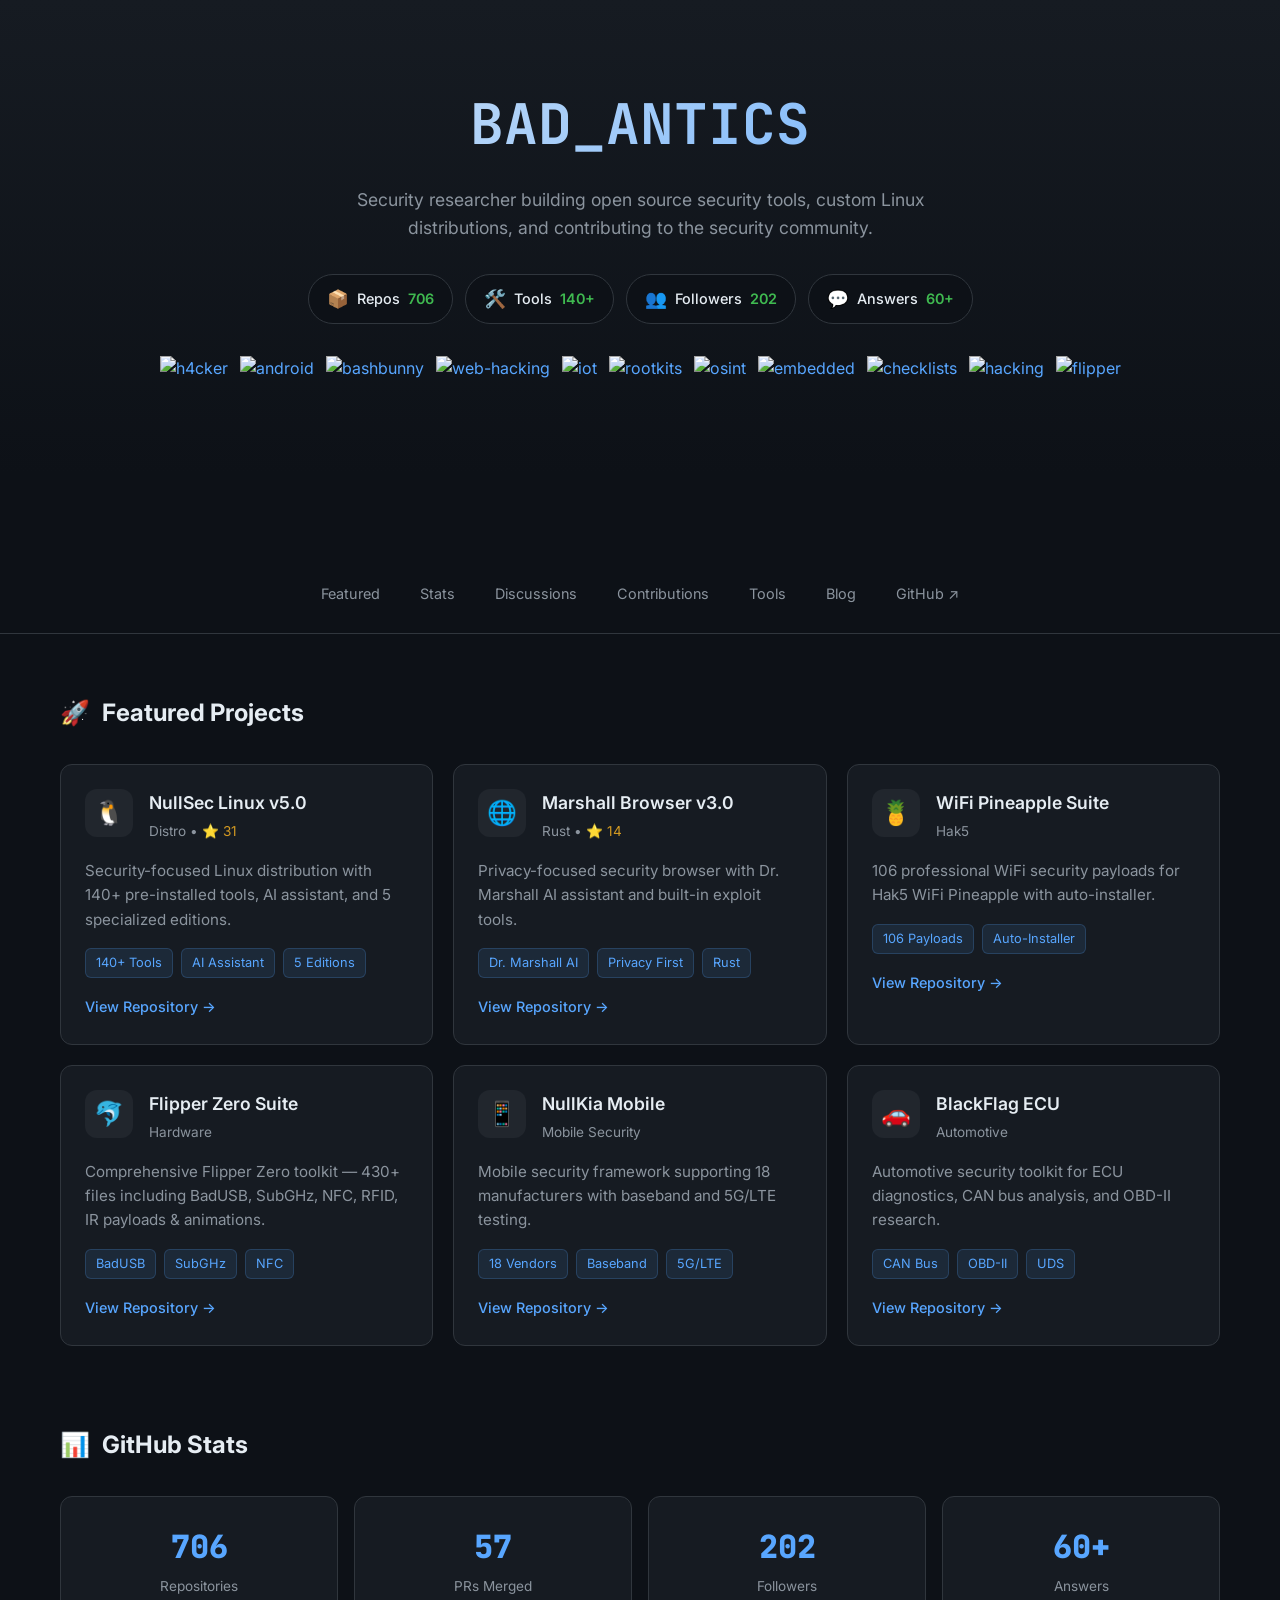
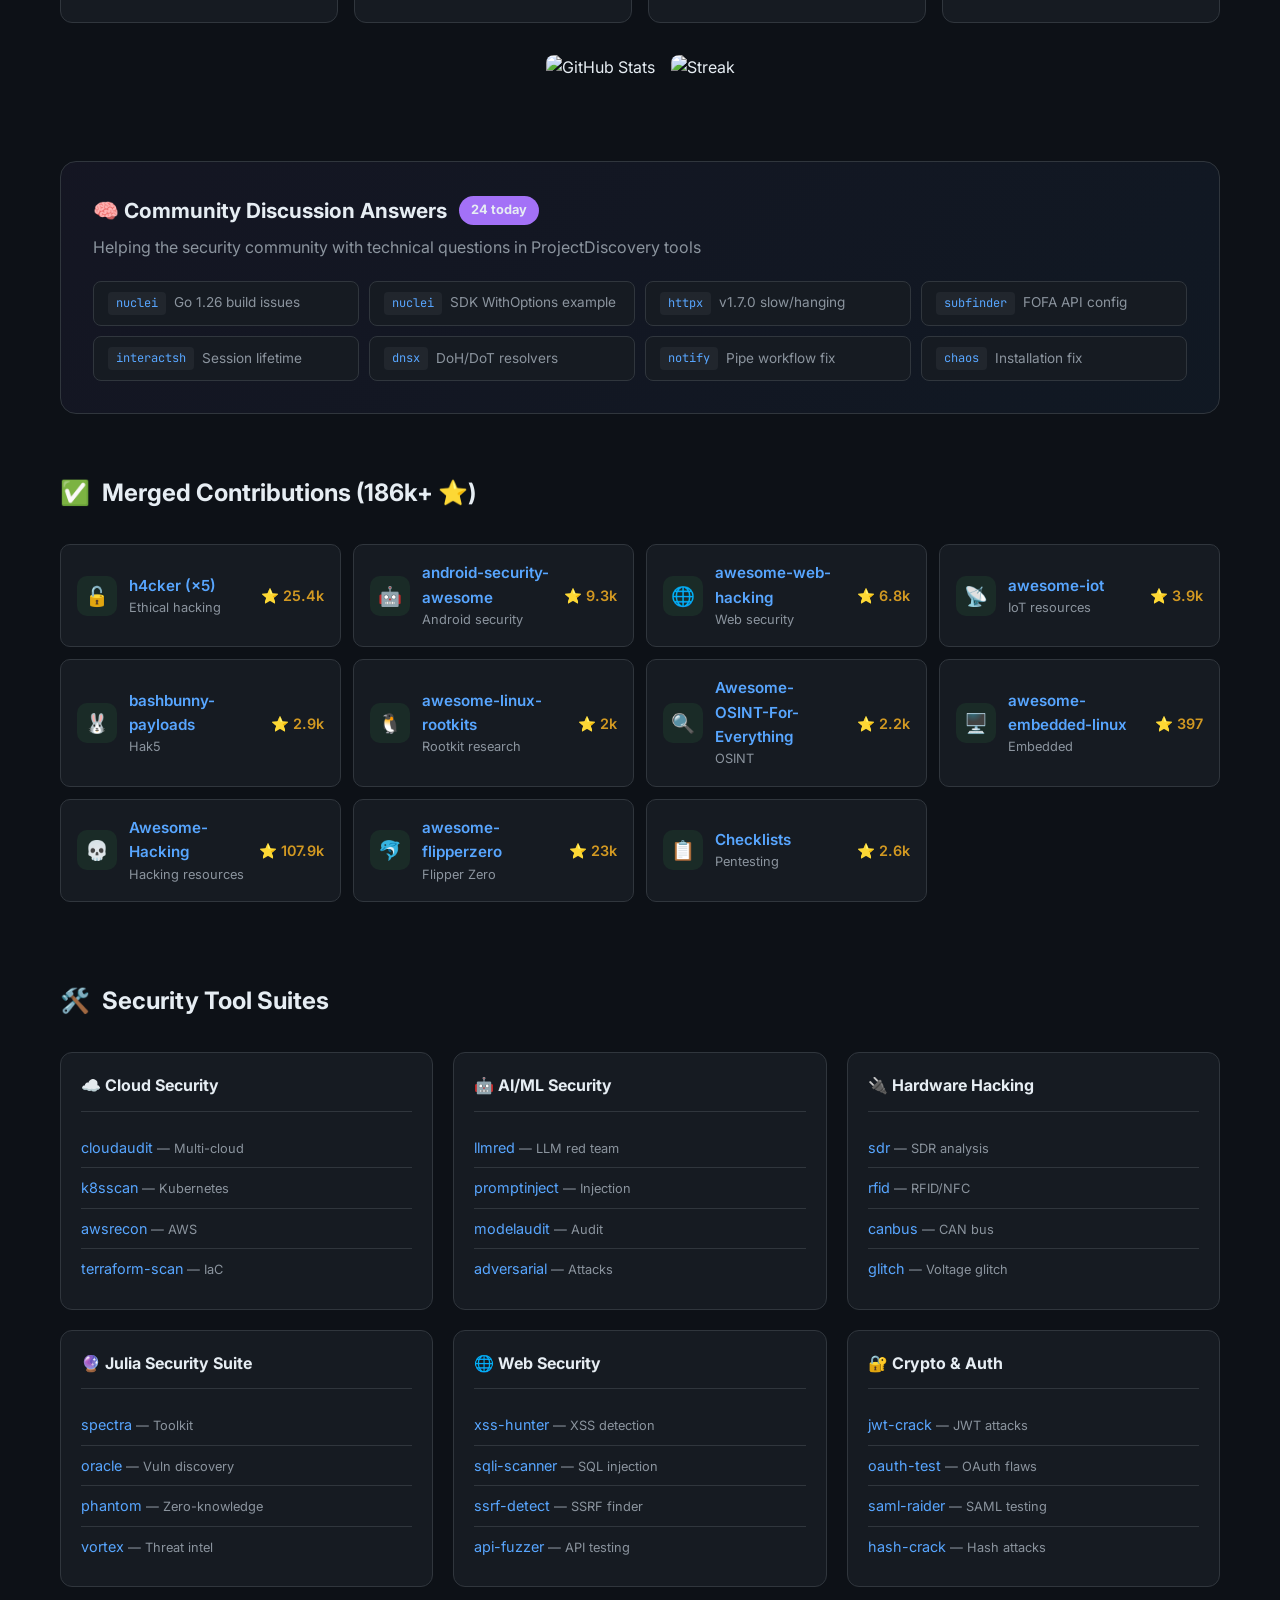
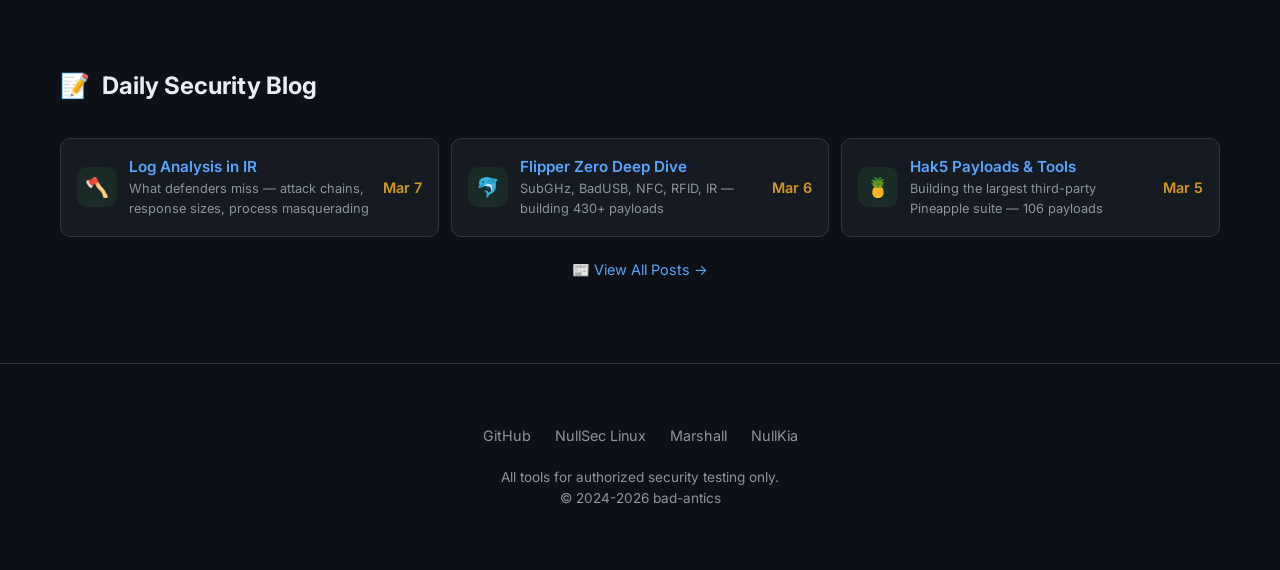
==== index.html @ 63394e72 "Remove Open PRs stat" ====
<!DOCTYPE html>
<html lang="en">
<head>
    <meta charset="UTF-8">
    <meta name="viewport" content="width=device-width, initial-scale=1.0">
    <title>bad-antics | Security Research</title>
    <meta name="description" content="Security researcher with 706 repositories, 140+ tools, NullSec Linux distribution">
    <link rel="preconnect" href="https://fonts.googleapis.com">
    <link href="https://fonts.googleapis.com/css2?family=Inter:wght@400;500;600;700;800&family=JetBrains+Mono:wght@400;500;600&display=swap" rel="stylesheet">
    <style>
        :root {
            --bg: #0d1117;
            --bg2: #161b22;
            --bg3: #21262d;
            --border: #30363d;
            --text: #e6edf3;
            --text2: #8b949e;
            --blue: #58a6ff;
            --green: #3fb950;
            --purple: #a371f7;
            --yellow: #d29922;
            --red: #f85149;
        }
        * { margin: 0; padding: 0; box-sizing: border-box; }
        body { font-family: 'Inter', sans-serif; background: var(--bg); color: var(--text); line-height: 1.6; }
        a { color: var(--blue); text-decoration: none; }
        a:hover { text-decoration: underline; }
        .container { max-width: 1200px; margin: 0 auto; padding: 0 20px; }
        
        /* Hero */
        .hero { padding: 80px 0 60px; text-align: center; background: linear-gradient(180deg, var(--bg2) 0%, var(--bg) 100%); }
        .hero h1 { font-family: 'JetBrains Mono', monospace; font-size: 3.5rem; font-weight: 700; margin-bottom: 16px; background: linear-gradient(135deg, var(--text) 0%, var(--blue) 100%); -webkit-background-clip: text; -webkit-text-fill-color: transparent; background-clip: text; }
        .hero p { color: var(--text2); font-size: 1.1rem; max-width: 600px; margin: 0 auto 32px; }
        
        /* Badges */
        .badges { display: flex; flex-wrap: wrap; justify-content: center; gap: 12px; margin-bottom: 32px; }
        .badge { display: inline-flex; align-items: center; gap: 8px; padding: 10px 18px; background: var(--bg); border: 1px solid var(--border); border-radius: 50px; font-size: 0.9rem; font-weight: 500; }
        .badge-icon { font-size: 1.1rem; }
        .badge-value { color: var(--green); font-weight: 600; }
        .badge.gold { border-color: var(--yellow); background: rgba(210,153,34,0.1); }
        .badge.green { border-color: var(--green); background: rgba(63,185,80,0.1); }
        
        /* Nav */
        nav { display: flex; justify-content: center; flex-wrap: wrap; gap: 8px; padding: 20px; border-bottom: 1px solid var(--border); margin-bottom: 60px; }
        nav a { color: var(--text2); padding: 8px 16px; border-radius: 8px; font-size: 0.9rem; text-decoration: none; }
        nav a:hover { color: var(--text); background: var(--bg2); }
        
        /* Section */
        section { margin-bottom: 80px; }
        .section-title { display: flex; align-items: center; gap: 12px; margin-bottom: 32px; }
        .section-title span { font-size: 1.5rem; }
        .section-title h2 { font-size: 1.5rem; font-weight: 700; }
        
        /* Cards Grid */
        .grid { display: grid; grid-template-columns: repeat(auto-fit, minmax(340px, 1fr)); gap: 20px; }
        .card { background: var(--bg2); border: 1px solid var(--border); border-radius: 12px; padding: 24px; transition: all 0.2s; }
        .card:hover { border-color: var(--blue); transform: translateY(-2px); }
        .card-header { display: flex; align-items: flex-start; gap: 16px; margin-bottom: 16px; }
        .card-icon { width: 48px; height: 48px; display: flex; align-items: center; justify-content: center; background: var(--bg3); border-radius: 12px; font-size: 1.5rem; }
        .card-title { font-size: 1.1rem; font-weight: 600; margin-bottom: 4px; }
        .card-meta { font-size: 0.85rem; color: var(--text2); }
        .card-meta .stars { color: var(--yellow); }
        .card-desc { color: var(--text2); font-size: 0.95rem; margin-bottom: 16px; }
        .card-tags { display: flex; flex-wrap: wrap; gap: 8px; margin-bottom: 16px; }
        .tag { padding: 4px 10px; background: rgba(88,166,255,0.1); border: 1px solid rgba(88,166,255,0.2); border-radius: 6px; font-size: 0.8rem; color: var(--blue); }
        .card-link { color: var(--blue); font-size: 0.9rem; font-weight: 500; }
        
        /* Stats */
        .stats-grid { display: grid; grid-template-columns: repeat(auto-fit, minmax(150px, 1fr)); gap: 16px; margin-bottom: 32px; }
        .stat { background: var(--bg2); border: 1px solid var(--border); border-radius: 12px; padding: 24px; text-align: center; }
        .stat-value { font-size: 2rem; font-weight: 800; font-family: 'JetBrains Mono', monospace; color: var(--blue); }
        .stat-label { color: var(--text2); font-size: 0.85rem; margin-top: 4px; }
        .github-cards { display: flex; flex-wrap: wrap; justify-content: center; gap: 16px; }
        .github-cards img { max-width: 100%; border-radius: 8px; }
        
        /* Contributions */
        .contrib-grid { display: grid; grid-template-columns: repeat(auto-fit, minmax(280px, 1fr)); gap: 12px; }
        .contrib { display: flex; align-items: center; gap: 12px; padding: 16px; background: var(--bg2); border: 1px solid var(--border); border-radius: 10px; }
        .contrib:hover { border-color: var(--green); }
        .contrib-icon { width: 40px; height: 40px; display: flex; align-items: center; justify-content: center; background: rgba(63,185,80,0.1); border-radius: 10px; font-size: 1.2rem; }
        .contrib-info { flex: 1; }
        .contrib-name { font-weight: 600; font-size: 0.95rem; }
        .contrib-detail { font-size: 0.8rem; color: var(--text2); }
        .contrib-stars { color: var(--yellow); font-weight: 600; font-size: 0.9rem; }
        
        /* Discussions */
        .discussions { background: linear-gradient(135deg, rgba(163,113,247,0.05) 0%, rgba(88,166,255,0.05) 100%); border: 1px solid var(--border); border-radius: 16px; padding: 32px; margin-bottom: 60px; }
        .discussions h3 { font-size: 1.3rem; margin-bottom: 8px; display: flex; align-items: center; gap: 12px; }
        .discussions h3 .count { background: var(--purple); padding: 4px 12px; border-radius: 50px; font-size: 0.8rem; }
        .discussions p { color: var(--text2); margin-bottom: 20px; }
        .disc-grid { display: grid; grid-template-columns: repeat(auto-fit, minmax(220px, 1fr)); gap: 10px; }
        .disc-item { display: flex; align-items: center; gap: 8px; padding: 10px 14px; background: var(--bg2); border: 1px solid var(--border); border-radius: 8px; font-size: 0.85rem; }
        .disc-item:hover { border-color: var(--purple); }
        .disc-repo { background: var(--bg3); padding: 2px 8px; border-radius: 4px; font-family: 'JetBrains Mono', monospace; font-size: 0.75rem; color: var(--blue); }
        .disc-topic { color: var(--text2); white-space: nowrap; overflow: hidden; text-overflow: ellipsis; }
        
        /* Tools */
        .tools-grid { display: grid; grid-template-columns: repeat(auto-fit, minmax(280px, 1fr)); gap: 20px; }
        .tools-card { background: var(--bg2); border: 1px solid var(--border); border-radius: 12px; padding: 20px; }
        .tools-card h4 { display: flex; align-items: center; gap: 10px; font-size: 1rem; margin-bottom: 16px; padding-bottom: 12px; border-bottom: 1px solid var(--border); }
        .tools-card ul { list-style: none; }
        .tools-card li { padding: 8px 0; border-bottom: 1px solid var(--border); font-size: 0.9rem; }
        .tools-card li:last-child { border-bottom: none; }
        .tools-card li span { color: var(--text2); font-size: 0.8rem; }
        
        /* Footer */
        footer { text-align: center; padding: 60px 20px; border-top: 1px solid var(--border); }
        .footer-links { display: flex; justify-content: center; flex-wrap: wrap; gap: 24px; margin-bottom: 20px; }
        .footer-links a { color: var(--text2); font-size: 0.9rem; }
        footer p { color: var(--text2); font-size: 0.85rem; }
        
        @media (max-width: 768px) {
            .hero h1 { font-size: 2.5rem; }
            .grid { grid-template-columns: 1fr; }
            .stat-value { font-size: 1.5rem; }
        }
    </style>
</head>
<body>
    <section class="hero">
        <div class="container">
            <h1>BAD_ANTICS</h1>
            <p>Security researcher building open source security tools, custom Linux distributions, and contributing to the security community.</p>
            
            <div class="badges contributor-badges">
                <div class="badge"><span class="badge-icon">📦</span> Repos <span class="badge-value">706</span></div>
                <div class="badge"><span class="badge-icon">🛠️</span> Tools <span class="badge-value">140+</span></div>
                <div class="badge"><span class="badge-icon">👥</span> Followers <span class="badge-value">202</span></div>
                <div class="badge"><span class="badge-icon">💬</span> Answers <span class="badge-value">60+</span></div>
            </div>
            
            <div class="badges contributor-badges">
                <a href="https://github.com/The-Art-of-Hacking/h4cker"><img src="https://img.shields.io/badge/h4cker-Contributor-3fb950?style=flat-square" alt="h4cker"></a>
                <a href="https://github.com/ashishb/android-security-awesome"><img src="https://img.shields.io/badge/android--security-Contributor-3fb950?style=flat-square" alt="android"></a>
                <a href="https://github.com/hak5/bashbunny-payloads"><img src="https://img.shields.io/badge/bashbunny-Contributor-3fb950?style=flat-square" alt="bashbunny"></a>
                <a href="https://github.com/infoslack/awesome-web-hacking"><img src="https://img.shields.io/badge/awesome--web--hacking-Contributor-3fb950?style=flat-square" alt="web-hacking"></a>
                <a href="https://github.com/HQarroum/awesome-iot"><img src="https://img.shields.io/badge/awesome--iot-Contributor-3fb950?style=flat-square" alt="iot"></a>
                <a href="https://github.com/milabs/awesome-linux-rootkits"><img src="https://img.shields.io/badge/linux--rootkits-Contributor-3fb950?style=flat-square" alt="rootkits"></a>
                <a href="https://github.com/Astrosp/Awesome-OSINT-For-Everything"><img src="https://img.shields.io/badge/OSINT--Everything-Contributor-3fb950?style=flat-square" alt="osint"></a>
                <a href="https://github.com/fkromer/awesome-embedded-linux"><img src="https://img.shields.io/badge/embedded--linux-Contributor-3fb950?style=flat-square" alt="embedded"></a>
                <a href="https://github.com/netbiosX/Checklists"><img src="https://img.shields.io/badge/Checklists-Contributor-3fb950?style=flat-square" alt="checklists"></a>
                <a href="https://github.com/Hack-with-Github/Awesome-Hacking"><img src="https://img.shields.io/badge/Awesome--Hacking-Contributor-3fb950?style=flat-square" alt="hacking"></a>
                <a href="https://github.com/djsime1/awesome-flipperzero"><img src="https://img.shields.io/badge/awesome--flipperzero-Contributor-3fb950?style=flat-square" alt="flipper"></a>
            </div>
        </div>
    </section>
    
    <nav>
        <a href="#featured">Featured</a>
        <a href="#stats">Stats</a>
        <a href="#discussions">Discussions</a>
        <a href="#contributions">Contributions</a>
        <a href="#tools">Tools</a>
        <a href="#blog">Blog</a>
        <a href="https://github.com/bad-antics">GitHub ↗</a>
    </nav>
    
    <div class="container">
        <section id="featured">
            <div class="section-title"><span>🚀</span><h2>Featured Projects</h2></div>
            <div class="grid">
                <div class="card">
                    <div class="card-header">
                        <div class="card-icon">🐧</div>
                        <div><div class="card-title">NullSec Linux v5.0</div><div class="card-meta">Distro • <span class="stars">⭐ 31</span></div></div>
                    </div>
                    <p class="card-desc">Security-focused Linux distribution with 140+ pre-installed tools, AI assistant, and 5 specialized editions.</p>
                    <div class="card-tags"><span class="tag">140+ Tools</span><span class="tag">AI Assistant</span><span class="tag">5 Editions</span></div>
                    <a href="https://github.com/bad-antics/nullsec-linux" class="card-link">View Repository →</a>
                </div>
                <div class="card">
                    <div class="card-header">
                        <div class="card-icon">🌐</div>
                        <div><div class="card-title">Marshall Browser v3.0</div><div class="card-meta">Rust • <span class="stars">⭐ 14</span></div></div>
                    </div>
                    <p class="card-desc">Privacy-focused security browser with Dr. Marshall AI assistant and built-in exploit tools.</p>
                    <div class="card-tags"><span class="tag">Dr. Marshall AI</span><span class="tag">Privacy First</span><span class="tag">Rust</span></div>
                    <a href="https://github.com/bad-antics/marshall" class="card-link">View Repository →</a>
                </div>
                <div class="card">
                    <div class="card-header">
                        <div class="card-icon">🍍</div>
                        <div><div class="card-title">WiFi Pineapple Suite</div><div class="card-meta">Hak5</div></div>
                    </div>
                    <p class="card-desc">106 professional WiFi security payloads for Hak5 WiFi Pineapple with auto-installer.</p>
                    <div class="card-tags"><span class="tag">106 Payloads</span><span class="tag">Auto-Installer</span></div>
                    <a href="https://github.com/bad-antics/nullsec-pineapple-suite" class="card-link">View Repository →</a>
                </div>
                <div class="card">
                    <div class="card-header">
                        <div class="card-icon">🐬</div>
                        <div><div class="card-title">Flipper Zero Suite</div><div class="card-meta">Hardware</div></div>
                    </div>
                    <p class="card-desc">Comprehensive Flipper Zero toolkit — 430+ files including BadUSB, SubGHz, NFC, RFID, IR payloads &amp; animations.</p>
                    <div class="card-tags"><span class="tag">BadUSB</span><span class="tag">SubGHz</span><span class="tag">NFC</span></div>
                    <a href="https://github.com/bad-antics/nullsec-flipper-suite" class="card-link">View Repository →</a>
                </div>
                <div class="card">
                    <div class="card-header">
                        <div class="card-icon">📱</div>
                        <div><div class="card-title">NullKia Mobile</div><div class="card-meta">Mobile Security</div></div>
                    </div>
                    <p class="card-desc">Mobile security framework supporting 18 manufacturers with baseband and 5G/LTE testing.</p>
                    <div class="card-tags"><span class="tag">18 Vendors</span><span class="tag">Baseband</span><span class="tag">5G/LTE</span></div>
                    <a href="https://github.com/bad-antics/nullkia" class="card-link">View Repository →</a>
                </div>
                <div class="card">
                    <div class="card-header">
                        <div class="card-icon">🚗</div>
                        <div><div class="card-title">BlackFlag ECU</div><div class="card-meta">Automotive</div></div>
                    </div>
                    <p class="card-desc">Automotive security toolkit for ECU diagnostics, CAN bus analysis, and OBD-II research.</p>
                    <div class="card-tags"><span class="tag">CAN Bus</span><span class="tag">OBD-II</span><span class="tag">UDS</span></div>
                    <a href="https://github.com/bad-antics/blackflag-ecu" class="card-link">View Repository →</a>
                </div>
            </div>
        </section>
        
        <section id="stats">
            <div class="section-title"><span>📊</span><h2>GitHub Stats</h2></div>
            <div class="stats-grid">
                <div class="stat"><div class="stat-value">706</div><div class="stat-label">Repositories</div></div>
                <div class="stat"><div class="stat-value">57</div><div class="stat-label">PRs Merged</div></div>
                                <div class="stat"><div class="stat-value">202</div><div class="stat-label">Followers</div></div>
                <div class="stat"><div class="stat-value">60+</div><div class="stat-label">Answers</div></div>
            </div>
            <div class="github-cards">
                <img src="https://github-readme-stats-sigma-five.vercel.app/api?username=bad-antics&show_icons=true&theme=github_dark&hide_border=true&count_private=true&include_all_commits=true" alt="GitHub Stats">
                <img src="https://github-readme-streak-stats-eight.vercel.app/?user=bad-antics&theme=github-dark-blue&hide_border=true" alt="Streak">
            </div>
        </section>
        
        <div id="discussions" class="discussions">
            <h3>🧠 Community Discussion Answers <span class="count">24 today</span></h3>
            <p>Helping the security community with technical questions in ProjectDiscovery tools</p>
            <div class="disc-grid">
                <a href="https://github.com/projectdiscovery/nuclei/discussions/6787" class="disc-item"><span class="disc-repo">nuclei</span><span class="disc-topic">Go 1.26 build issues</span></a>
                <a href="https://github.com/projectdiscovery/nuclei/discussions/6786" class="disc-item"><span class="disc-repo">nuclei</span><span class="disc-topic">SDK WithOptions example</span></a>
                <a href="https://github.com/projectdiscovery/httpx/discussions/2253" class="disc-item"><span class="disc-repo">httpx</span><span class="disc-topic">v1.7.0 slow/hanging</span></a>
                <a href="https://github.com/projectdiscovery/subfinder/discussions/1563" class="disc-item"><span class="disc-repo">subfinder</span><span class="disc-topic">FOFA API config</span></a>
                <a href="https://github.com/projectdiscovery/interactsh/discussions/1327" class="disc-item"><span class="disc-repo">interactsh</span><span class="disc-topic">Session lifetime</span></a>
                <a href="https://github.com/projectdiscovery/dnsx/discussions/881" class="disc-item"><span class="disc-repo">dnsx</span><span class="disc-topic">DoH/DoT resolvers</span></a>
                <a href="https://github.com/projectdiscovery/notify/discussions/441" class="disc-item"><span class="disc-repo">notify</span><span class="disc-topic">Pipe workflow fix</span></a>
                <a href="https://github.com/projectdiscovery/chaos-client/discussions/302" class="disc-item"><span class="disc-repo">chaos</span><span class="disc-topic">Installation fix</span></a>
            </div>
        </div>
        
        <section id="contributions">
            <div class="section-title"><span>✅</span><h2>Merged Contributions (186k+ ⭐)</h2></div>
            <div class="contrib-grid">
                <a href="https://github.com/The-Art-of-Hacking/h4cker" class="contrib"><div class="contrib-icon">🔓</div><div class="contrib-info"><div class="contrib-name">h4cker (×5)</div><div class="contrib-detail">Ethical hacking</div></div><span class="contrib-stars">⭐ 25.4k</span></a>
                <a href="https://github.com/ashishb/android-security-awesome" class="contrib"><div class="contrib-icon">🤖</div><div class="contrib-info"><div class="contrib-name">android-security-awesome</div><div class="contrib-detail">Android security</div></div><span class="contrib-stars">⭐ 9.3k</span></a>
                <a href="https://github.com/infoslack/awesome-web-hacking" class="contrib"><div class="contrib-icon">🌐</div><div class="contrib-info"><div class="contrib-name">awesome-web-hacking</div><div class="contrib-detail">Web security</div></div><span class="contrib-stars">⭐ 6.8k</span></a>
                <a href="https://github.com/HQarroum/awesome-iot" class="contrib"><div class="contrib-icon">📡</div><div class="contrib-info"><div class="contrib-name">awesome-iot</div><div class="contrib-detail">IoT resources</div></div><span class="contrib-stars">⭐ 3.9k</span></a>
                <a href="https://github.com/hak5/bashbunny-payloads" class="contrib"><div class="contrib-icon">🐰</div><div class="contrib-info"><div class="contrib-name">bashbunny-payloads</div><div class="contrib-detail">Hak5</div></div><span class="contrib-stars">⭐ 2.9k</span></a>
                <a href="https://github.com/milabs/awesome-linux-rootkits" class="contrib"><div class="contrib-icon">🐧</div><div class="contrib-info"><div class="contrib-name">awesome-linux-rootkits</div><div class="contrib-detail">Rootkit research</div></div><span class="contrib-stars">⭐ 2k</span></a>
                <a href="https://github.com/Astrosp/Awesome-OSINT-For-Everything" class="contrib"><div class="contrib-icon">🔍</div><div class="contrib-info"><div class="contrib-name">Awesome-OSINT-For-Everything</div><div class="contrib-detail">OSINT</div></div><span class="contrib-stars">⭐ 2.2k</span></a>
                <a href="https://github.com/fkromer/awesome-embedded-linux" class="contrib"><div class="contrib-icon">🖥️</div><div class="contrib-info"><div class="contrib-name">awesome-embedded-linux</div><div class="contrib-detail">Embedded</div></div><span class="contrib-stars">⭐ 397</span></a>
                <a href="https://github.com/Hack-with-Github/Awesome-Hacking" class="contrib"><div class="contrib-icon">💀</div><div class="contrib-info"><div class="contrib-name">Awesome-Hacking</div><div class="contrib-detail">Hacking resources</div></div><span class="contrib-stars">⭐ 107.9k</span></a>
                <a href="https://github.com/djsime1/awesome-flipperzero" class="contrib"><div class="contrib-icon">🐬</div><div class="contrib-info"><div class="contrib-name">awesome-flipperzero</div><div class="contrib-detail">Flipper Zero</div></div><span class="contrib-stars">⭐ 23k</span></a>
                <a href="https://github.com/netbiosX/Checklists" class="contrib"><div class="contrib-icon">📋</div><div class="contrib-info"><div class="contrib-name">Checklists</div><div class="contrib-detail">Pentesting</div></div><span class="contrib-stars">⭐ 2.6k</span></a>
            </div>
        </section>
        
        <section id="tools">
            <div class="section-title"><span>🛠️</span><h2>Security Tool Suites</h2></div>
            <div class="tools-grid">
                <div class="tools-card">
                    <h4>☁️ Cloud Security</h4>
                    <ul>
                        <li><a href="https://github.com/bad-antics/nullsec-cloudaudit">cloudaudit</a> <span>— Multi-cloud</span></li>
                        <li><a href="https://github.com/bad-antics/nullsec-k8sscan">k8sscan</a> <span>— Kubernetes</span></li>
                        <li><a href="https://github.com/bad-antics/nullsec-awsrecon">awsrecon</a> <span>— AWS</span></li>
                        <li><a href="https://github.com/bad-antics/nullsec-terraform-scan">terraform-scan</a> <span>— IaC</span></li>
                    </ul>
                </div>
                <div class="tools-card">
                    <h4>🤖 AI/ML Security</h4>
                    <ul>
                        <li><a href="https://github.com/bad-antics/nullsec-llmred">llmred</a> <span>— LLM red team</span></li>
                        <li><a href="https://github.com/bad-antics/nullsec-promptinject">promptinject</a> <span>— Injection</span></li>
                        <li><a href="https://github.com/bad-antics/nullsec-modelaudit">modelaudit</a> <span>— Audit</span></li>
                        <li><a href="https://github.com/bad-antics/nullsec-adversarial">adversarial</a> <span>— Attacks</span></li>
                    </ul>
                </div>
                <div class="tools-card">
                    <h4>🔌 Hardware Hacking</h4>
                    <ul>
                        <li><a href="https://github.com/bad-antics/nullsec-sdr">sdr</a> <span>— SDR analysis</span></li>
                        <li><a href="https://github.com/bad-antics/nullsec-rfid">rfid</a> <span>— RFID/NFC</span></li>
                        <li><a href="https://github.com/bad-antics/nullsec-canbus">canbus</a> <span>— CAN bus</span></li>
                        <li><a href="https://github.com/bad-antics/nullsec-glitch">glitch</a> <span>— Voltage glitch</span></li>
                    </ul>
                </div>
                <div class="tools-card">
                    <h4>🔮 Julia Security Suite</h4>
                    <ul>
                        <li><a href="https://github.com/bad-antics/spectra">spectra</a> <span>— Toolkit</span></li>
                        <li><a href="https://github.com/bad-antics/oracle">oracle</a> <span>— Vuln discovery</span></li>
                        <li><a href="https://github.com/bad-antics/phantom">phantom</a> <span>— Zero-knowledge</span></li>
                        <li><a href="https://github.com/bad-antics/vortex">vortex</a> <span>— Threat intel</span></li>
                    </ul>
                </div>
                <div class="tools-card">
                    <h4>🌐 Web Security</h4>
                    <ul>
                        <li><a href="https://github.com/bad-antics/nullsec-xss">xss-hunter</a> <span>— XSS detection</span></li>
                        <li><a href="https://github.com/bad-antics/nullsec-sqli">sqli-scanner</a> <span>— SQL injection</span></li>
                        <li><a href="https://github.com/bad-antics/nullsec-ssrf">ssrf-detect</a> <span>— SSRF finder</span></li>
                        <li><a href="https://github.com/bad-antics/nullsec-api">api-fuzzer</a> <span>— API testing</span></li>
                    </ul>
                </div>
                <div class="tools-card">
                    <h4>🔐 Crypto & Auth</h4>
                    <ul>
                        <li><a href="https://github.com/bad-antics/nullsec-jwt">jwt-crack</a> <span>— JWT attacks</span></li>
                        <li><a href="https://github.com/bad-antics/nullsec-oauth">oauth-test</a> <span>— OAuth flaws</span></li>
                        <li><a href="https://github.com/bad-antics/nullsec-saml">saml-raider</a> <span>— SAML testing</span></li>
                        <li><a href="https://github.com/bad-antics/nullsec-hash">hash-crack</a> <span>— Hash attacks</span></li>
                    </ul>
                </div>
            </div>
        </section>

        <section id="blog">
            <div class="section-title"><span>📝</span><h2>Daily Security Blog</h2></div>
            <div class="contrib-grid">
                <a href="https://github.com/bad-antics/nullsec-wiki/wiki/Blog-2026-03-07-Log-Analysis-IR" class="contrib"><div class="contrib-icon">🪓</div><div class="contrib-info"><div class="contrib-name">Log Analysis in IR</div><div class="contrib-detail">What defenders miss — attack chains, response sizes, process masquerading</div></div><span class="contrib-stars">Mar 7</span></a>
                <a href="https://github.com/bad-antics/nullsec-wiki/wiki/Flipper-Zero-Deep-Dive" class="contrib"><div class="contrib-icon">🐬</div><div class="contrib-info"><div class="contrib-name">Flipper Zero Deep Dive</div><div class="contrib-detail">SubGHz, BadUSB, NFC, RFID, IR — building 430+ payloads</div></div><span class="contrib-stars">Mar 6</span></a>
                <a href="https://github.com/bad-antics/nullsec-wiki/wiki/Hak5-Payloads-and-Tools" class="contrib"><div class="contrib-icon">🍍</div><div class="contrib-info"><div class="contrib-name">Hak5 Payloads & Tools</div><div class="contrib-detail">Building the largest third-party Pineapple suite — 106 payloads</div></div><span class="contrib-stars">Mar 5</span></a>
            </div>
            <div style="text-align: center; margin-top: 20px;">
                <a href="https://github.com/bad-antics/nullsec-wiki/wiki/Blog-Index" style="color: var(--blue); font-size: 0.9rem;">📰 View All Posts →</a>
            </div>
        </section>
    </div>
    
    <footer>
        <div class="footer-links">
            <a href="https://github.com/bad-antics">GitHub</a>
            <a href="https://github.com/bad-antics/nullsec-linux">NullSec Linux</a>
            <a href="https://github.com/bad-antics/marshall">Marshall</a>
            <a href="https://github.com/bad-antics/nullkia">NullKia</a>
        </div>
        <p>All tools for authorized security testing only.</p>
        <p>© 2024-2026 bad-antics</p>
    </footer>
</body>
</html>
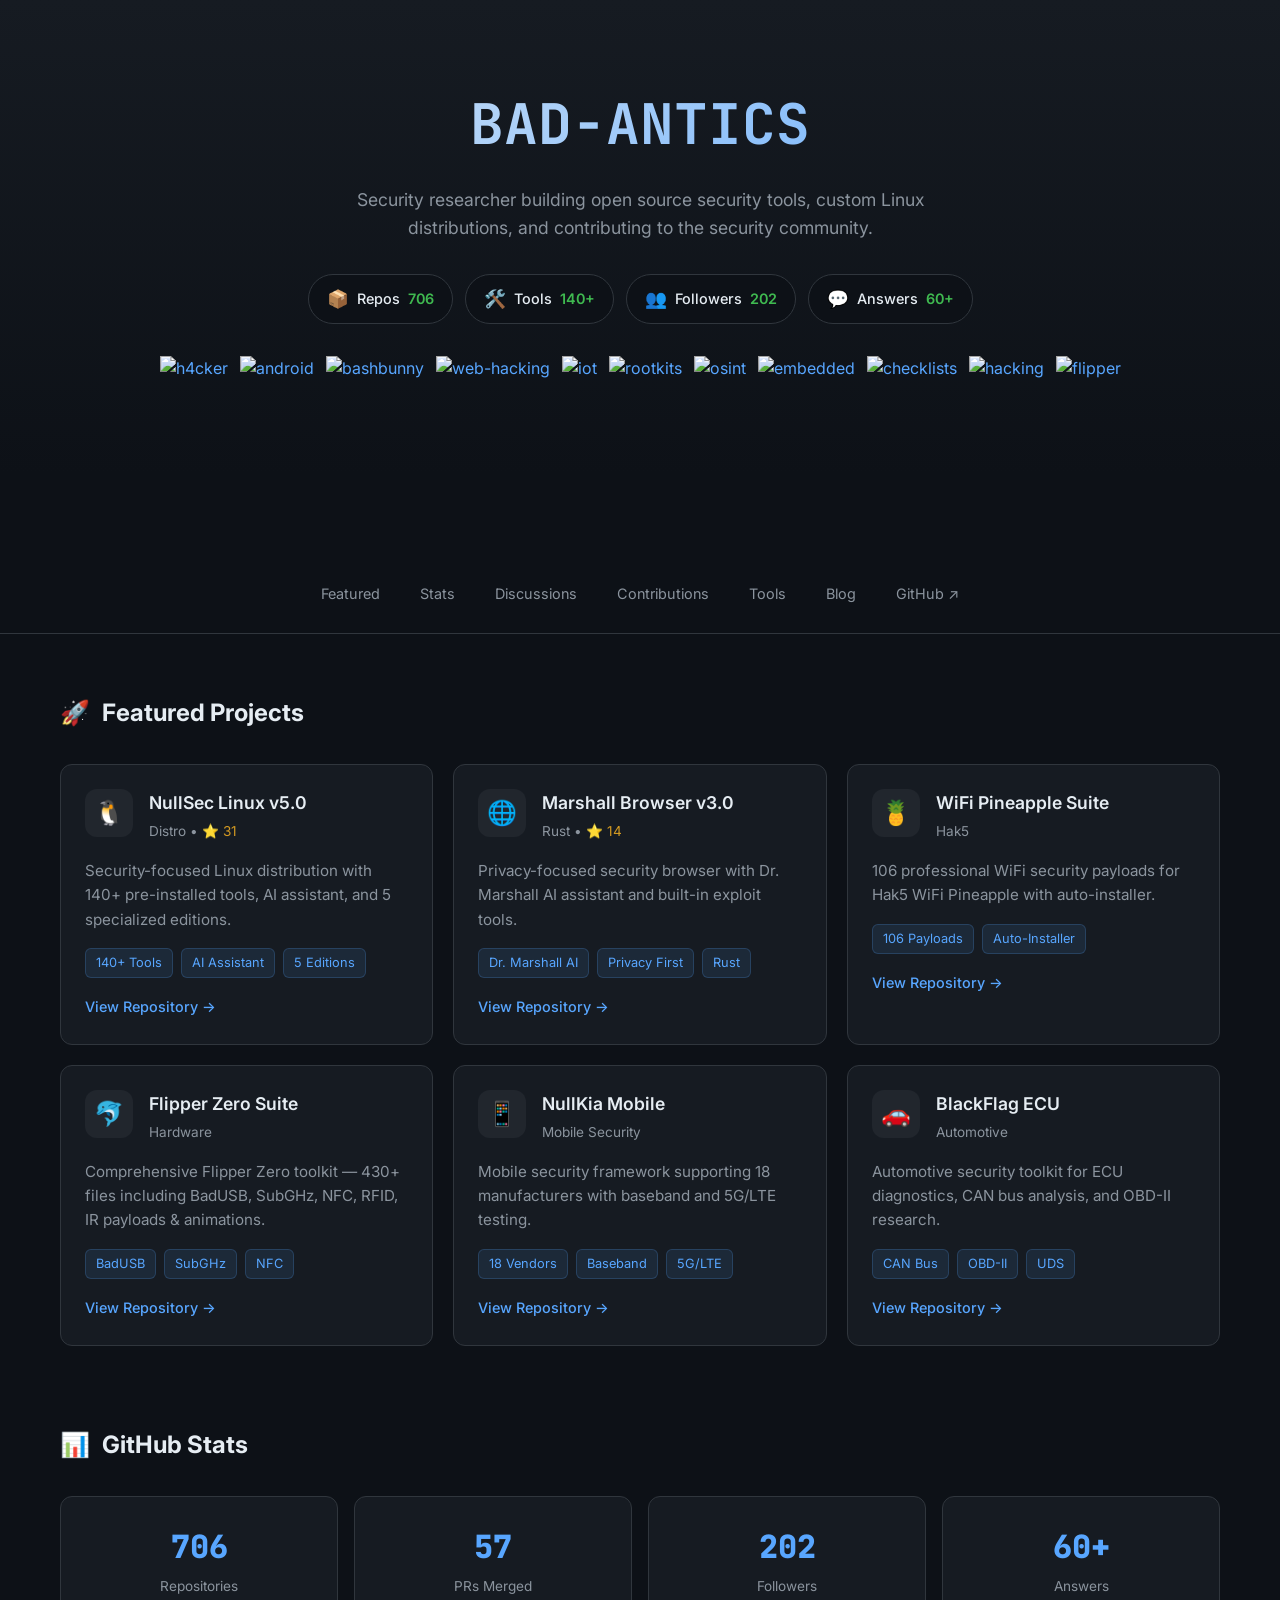
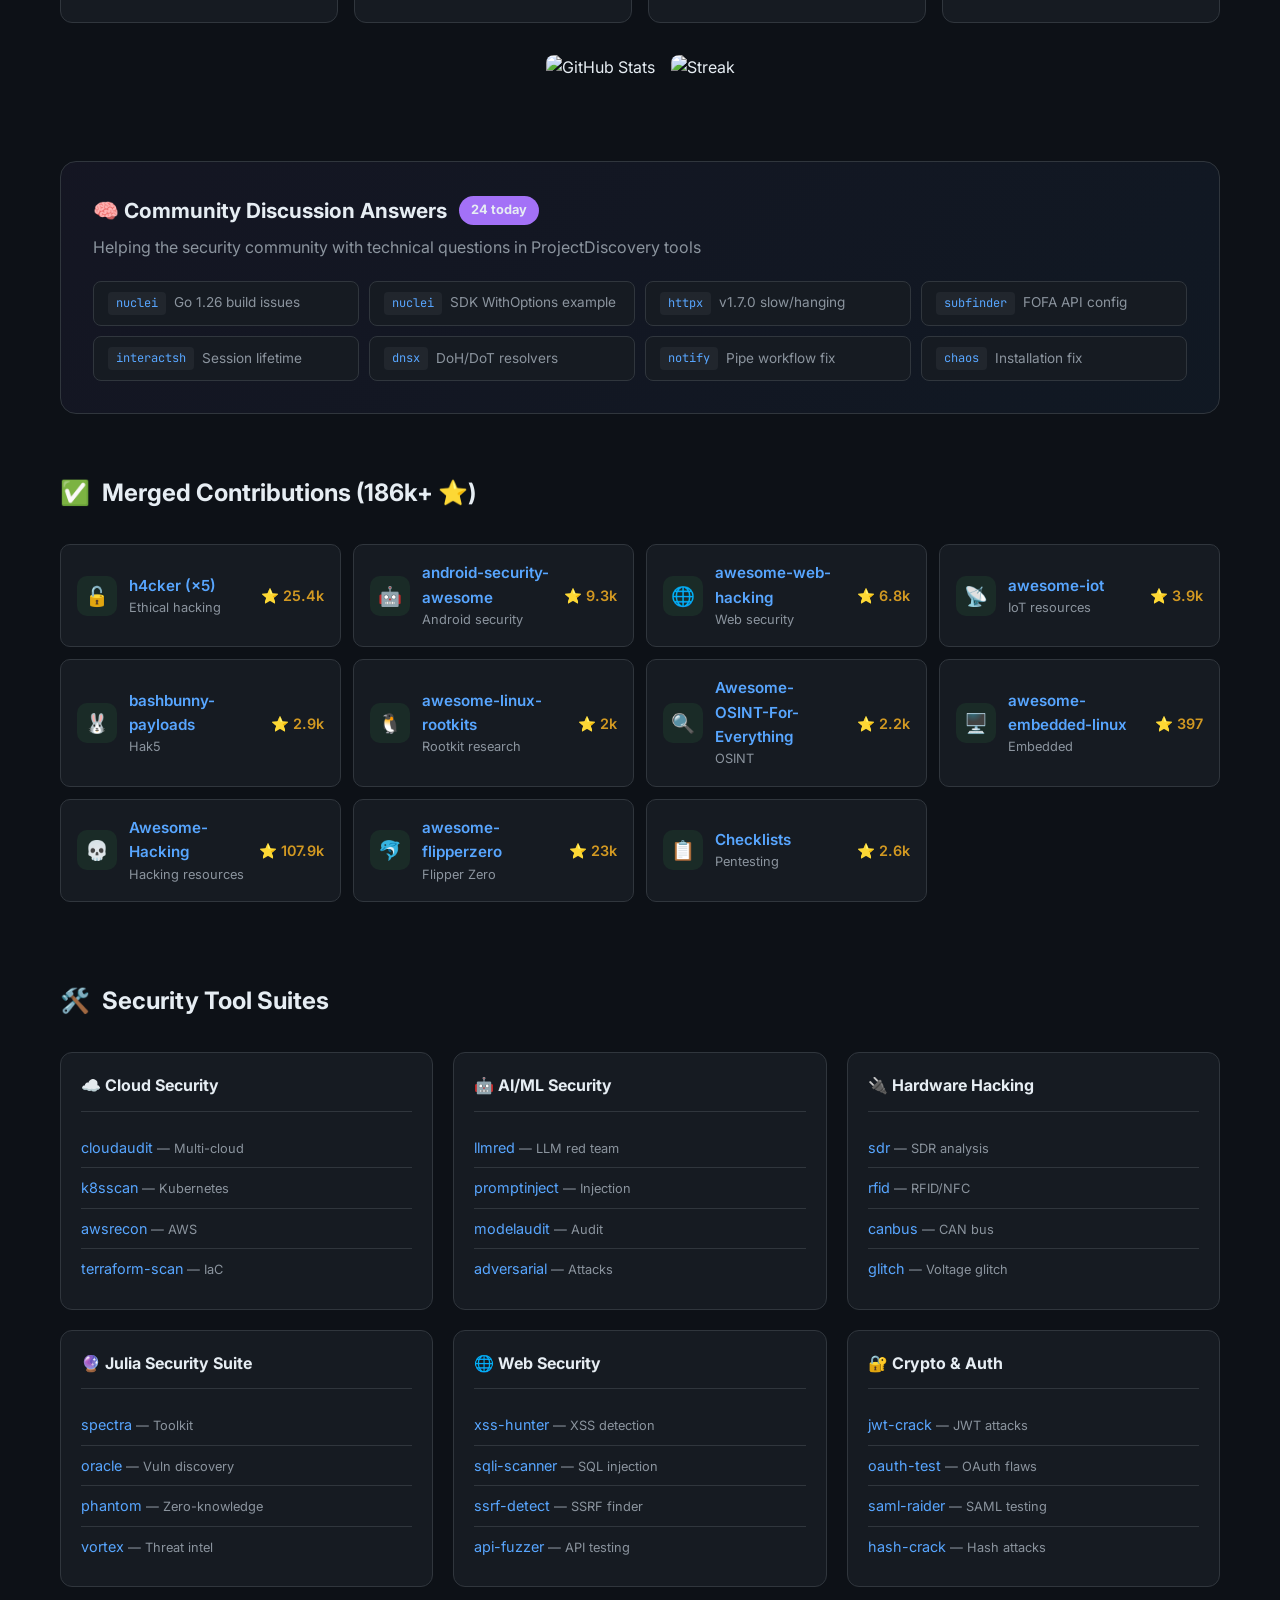
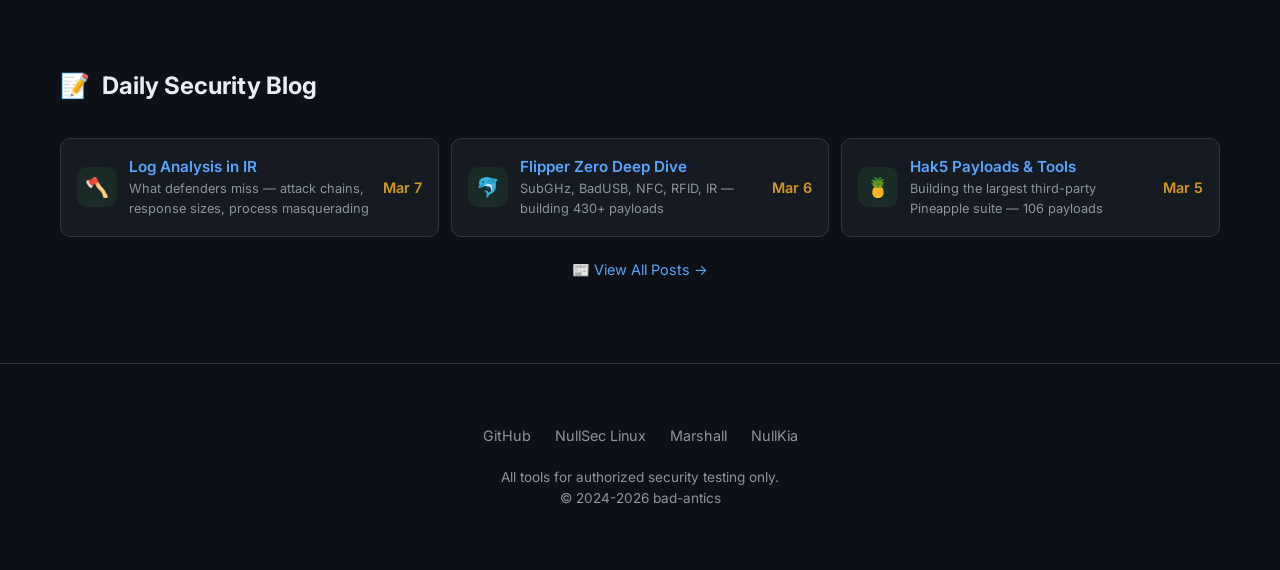
==== commit 016330f5: "Fix header: BAD_ANTICS → BAD-ANTICS" ====
--- a/index.html
+++ b/index.html
@@ -119,7 +119,7 @@
 <body>
     <section class="hero">
         <div class="container">
-            <h1>BAD_ANTICS</h1>
+            <h1>BAD-ANTICS</h1>
             <p>Security researcher building open source security tools, custom Linux distributions, and contributing to the security community.</p>
             
             <div class="badges contributor-badges">
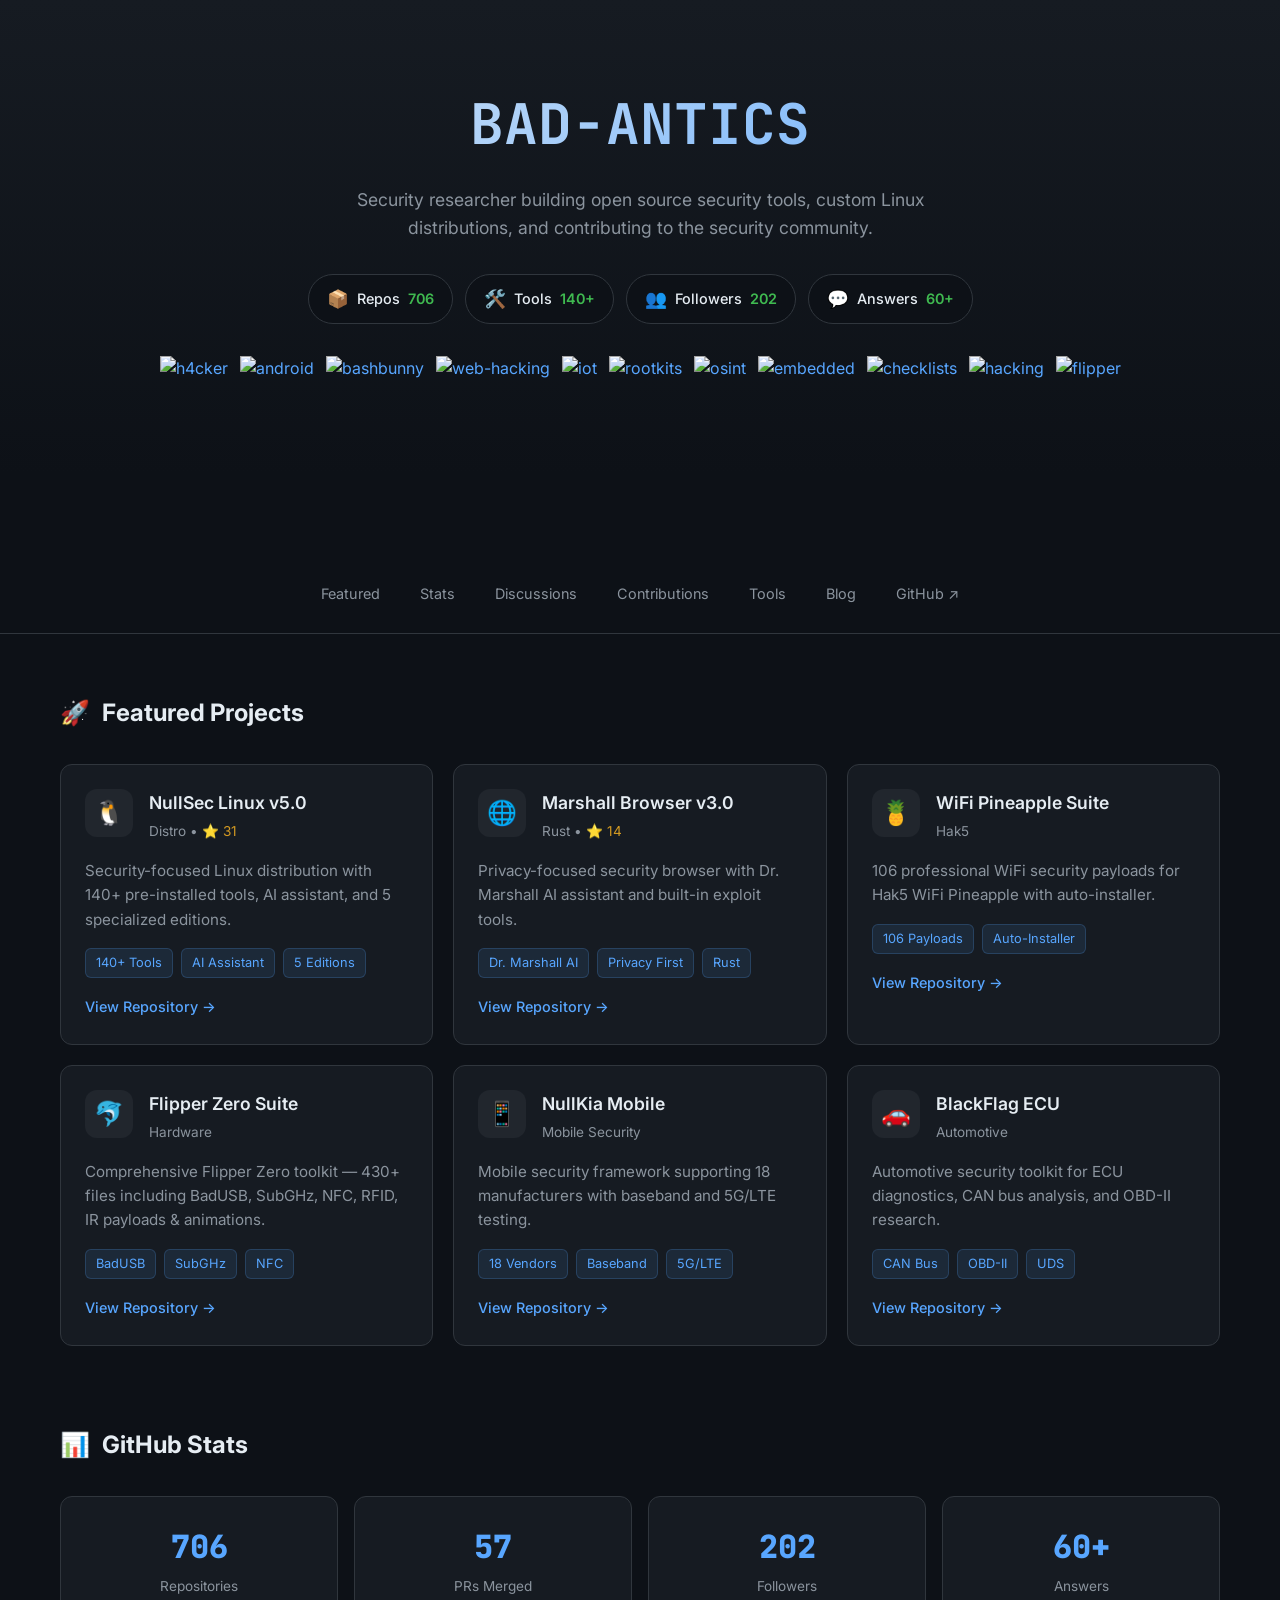
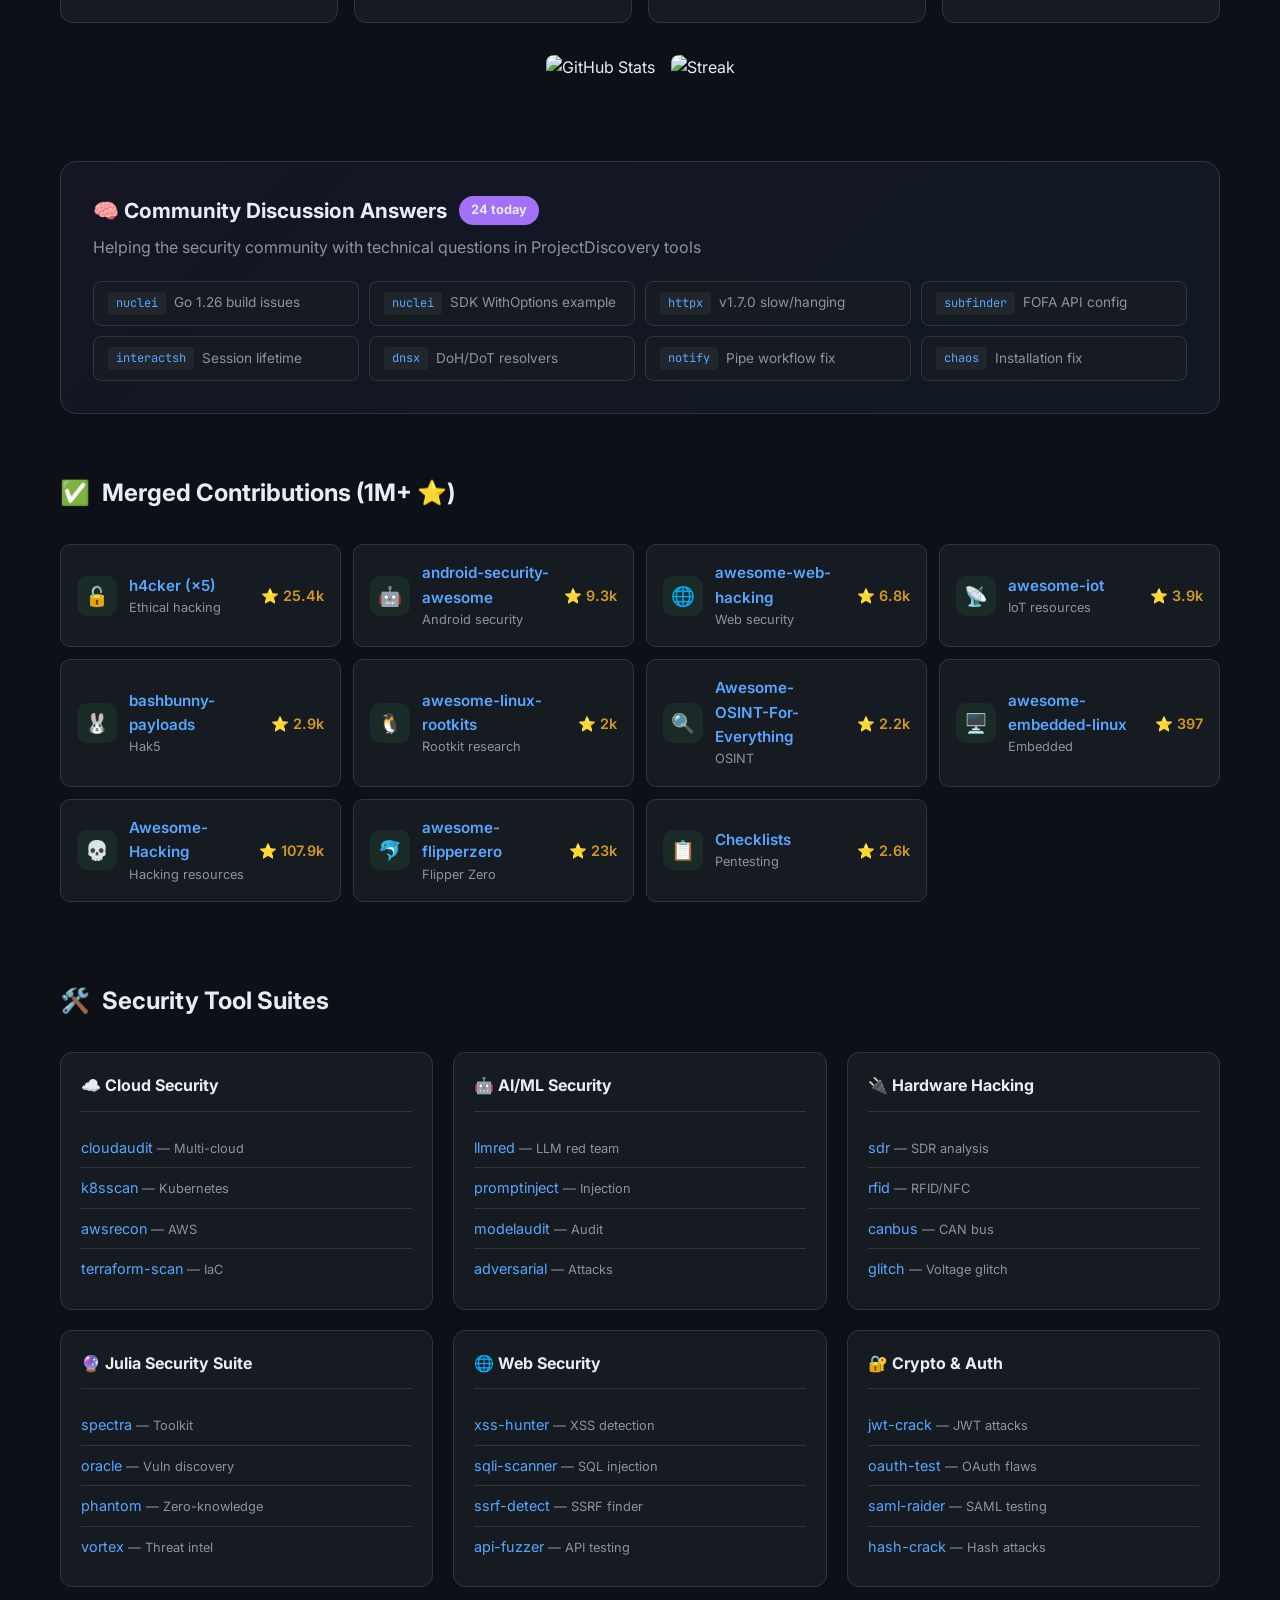
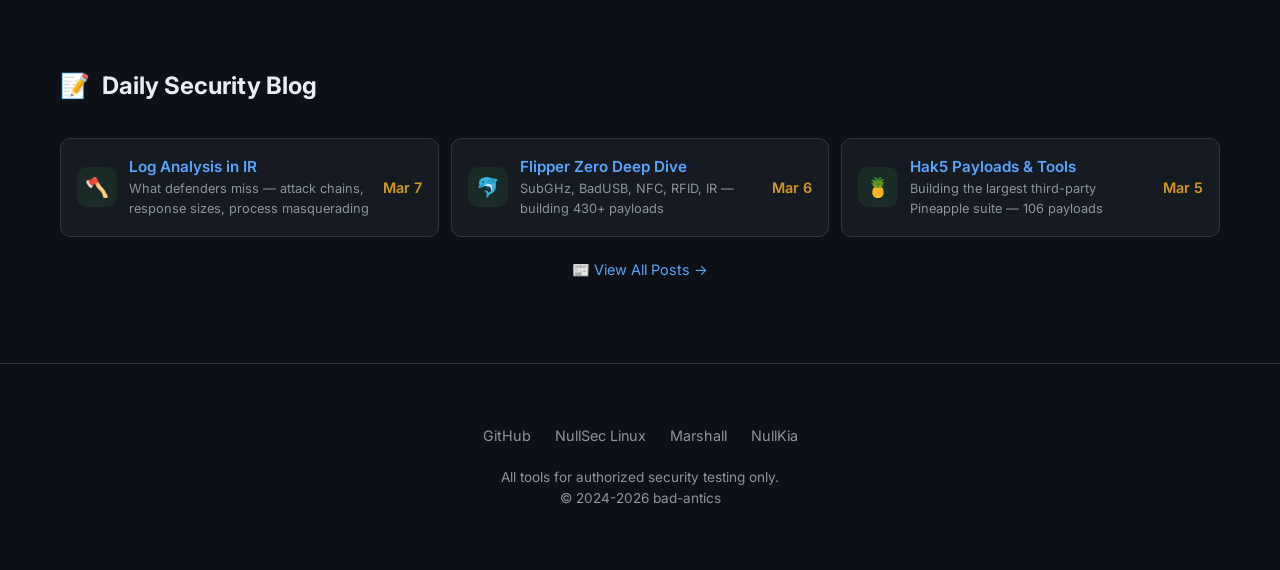
==== commit 4dee7225: "Fix merged contributions reach: 186k → 1M+" ====
--- a/index.html
+++ b/index.html
@@ -246,7 +246,7 @@
         </div>
         
         <section id="contributions">
-            <div class="section-title"><span>✅</span><h2>Merged Contributions (186k+ ⭐)</h2></div>
+            <div class="section-title"><span>✅</span><h2>Merged Contributions (1M+ ⭐)</h2></div>
             <div class="contrib-grid">
                 <a href="https://github.com/The-Art-of-Hacking/h4cker" class="contrib"><div class="contrib-icon">🔓</div><div class="contrib-info"><div class="contrib-name">h4cker (×5)</div><div class="contrib-detail">Ethical hacking</div></div><span class="contrib-stars">⭐ 25.4k</span></a>
                 <a href="https://github.com/ashishb/android-security-awesome" class="contrib"><div class="contrib-icon">🤖</div><div class="contrib-info"><div class="contrib-name">android-security-awesome</div><div class="contrib-detail">Android security</div></div><span class="contrib-stars">⭐ 9.3k</span></a>
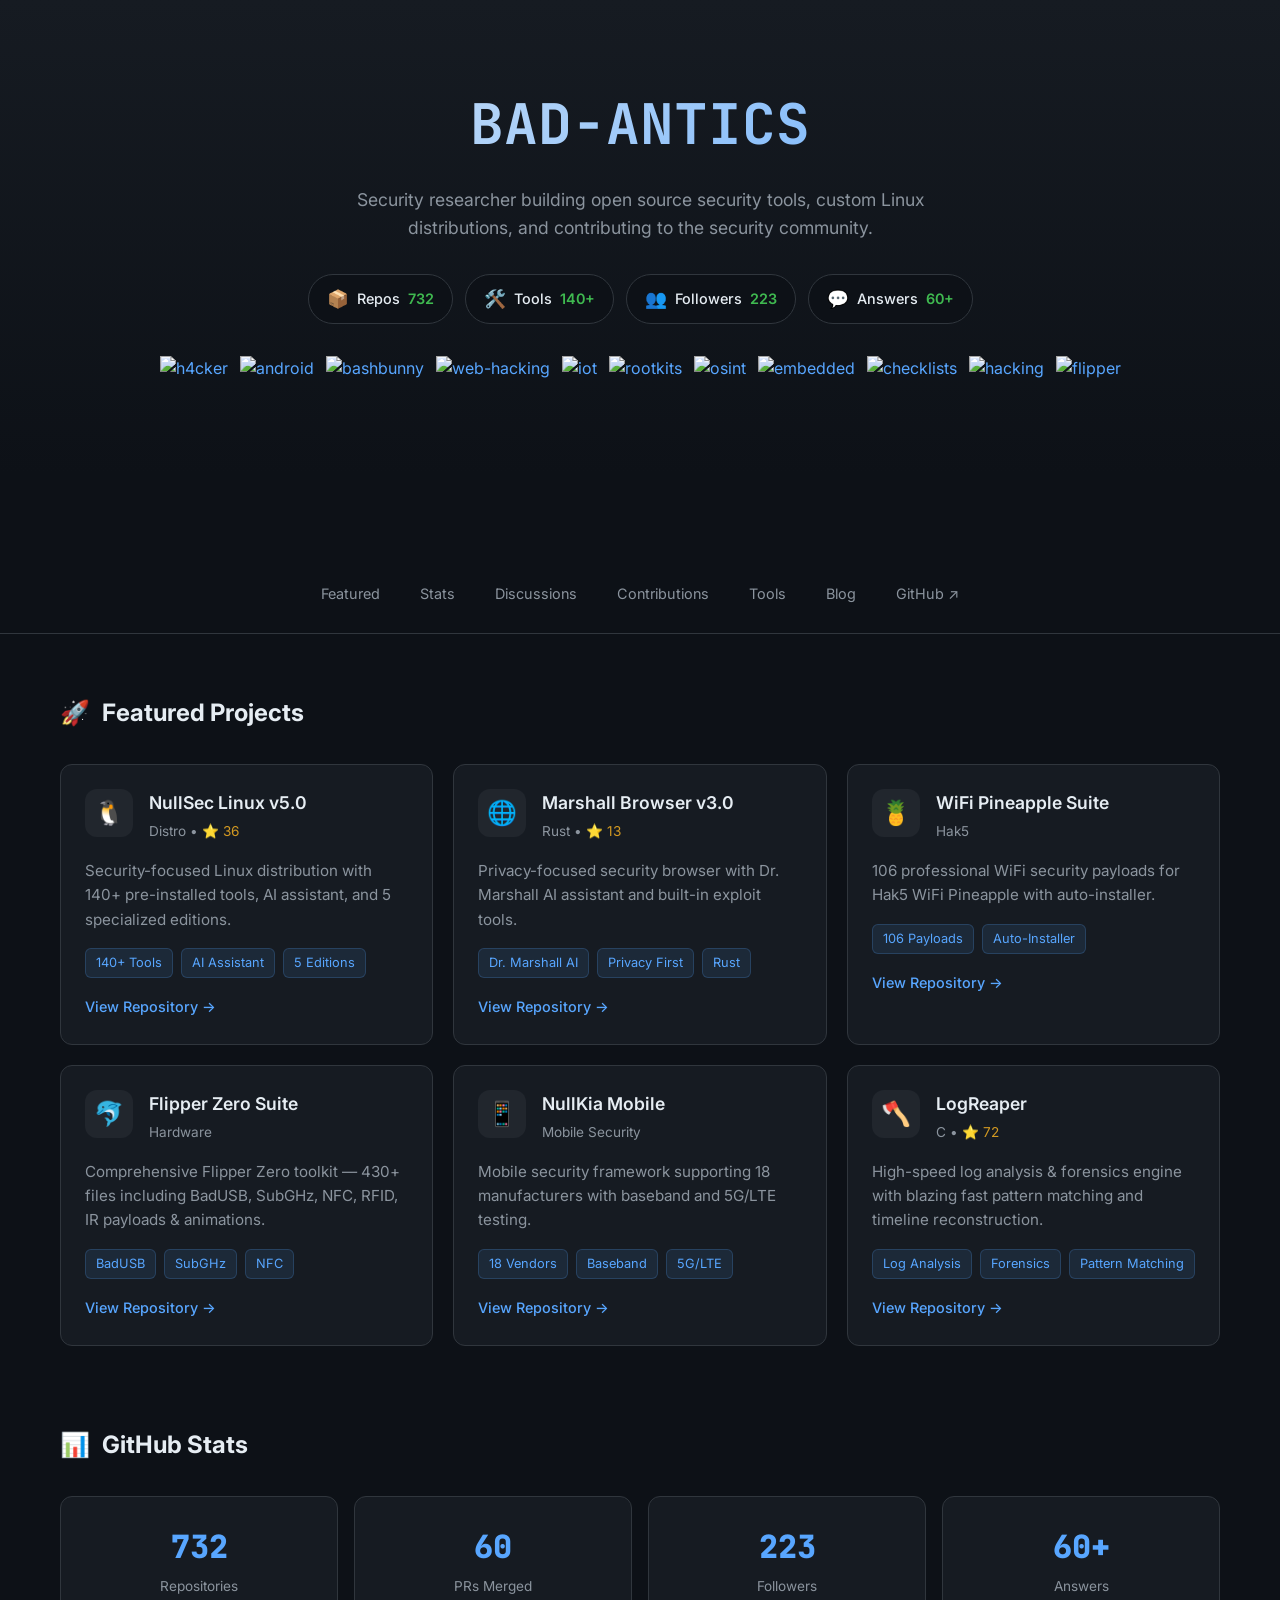
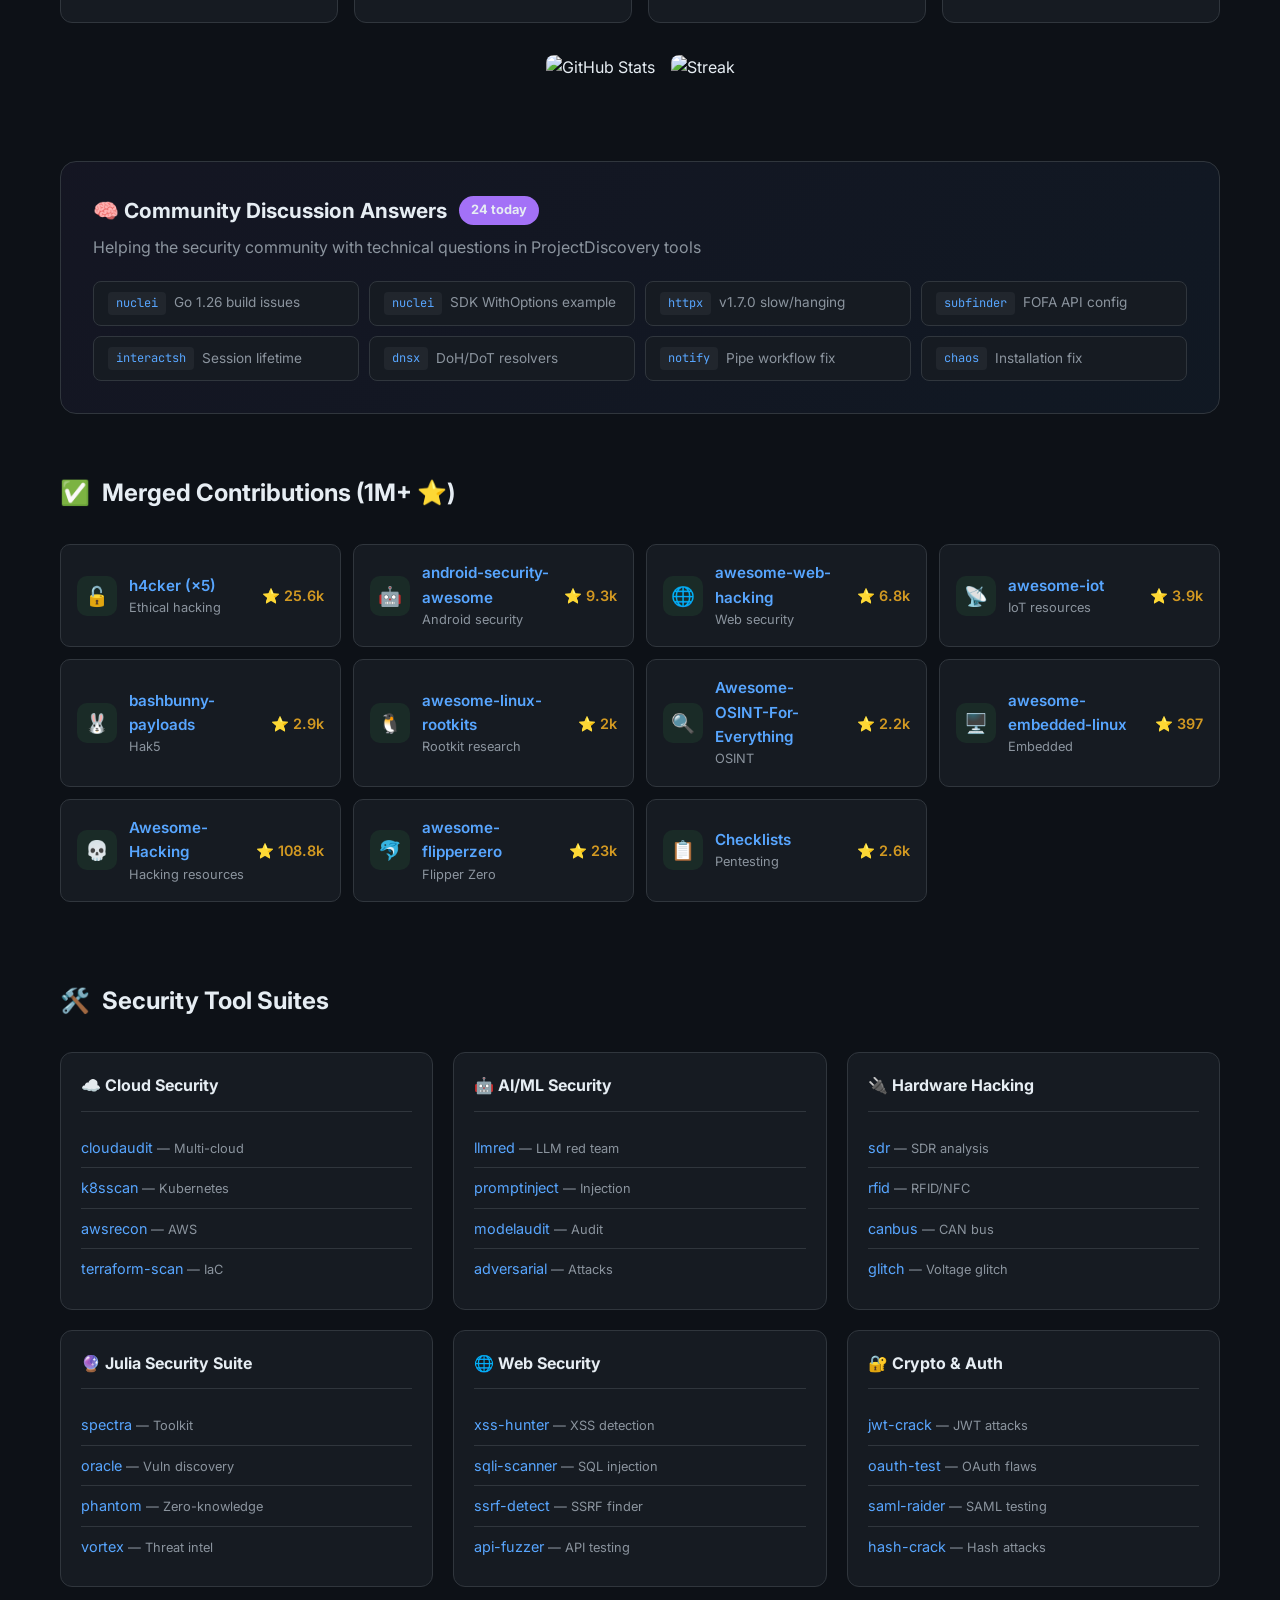
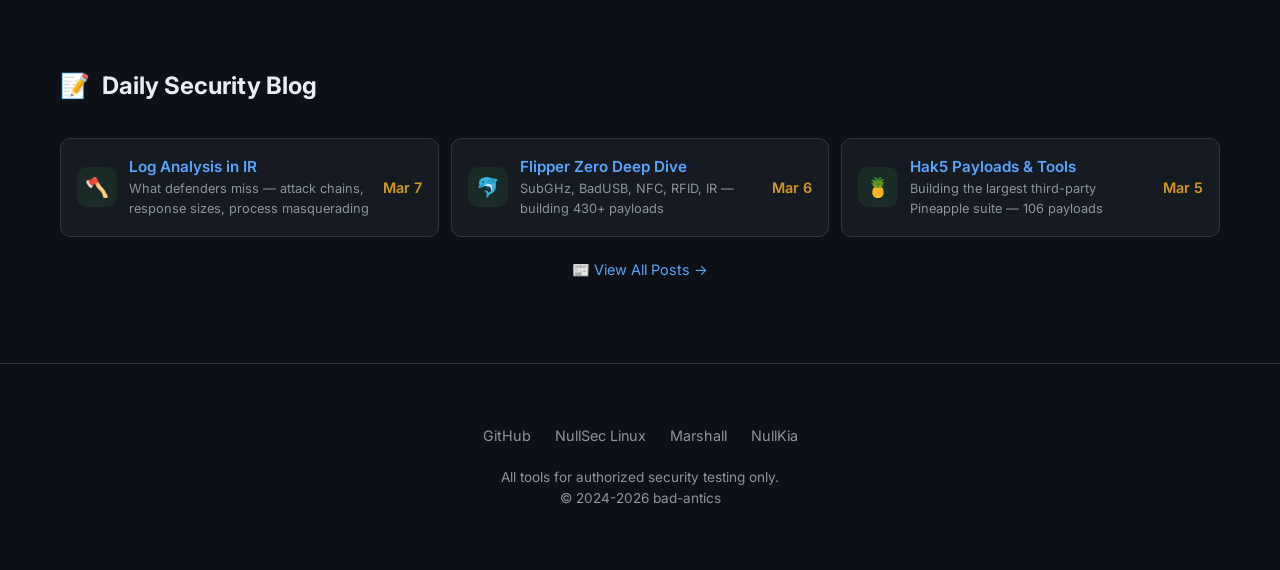
==== commit 80fc80cd: "stats: update portal — 732 repos, 223 followers, 60 merged PRs, add LogReaper - Repos: 706 → 732 - F" ====
--- a/index.html
+++ b/index.html
@@ -4,7 +4,7 @@
     <meta charset="UTF-8">
     <meta name="viewport" content="width=device-width, initial-scale=1.0">
     <title>bad-antics | Security Research</title>
-    <meta name="description" content="Security researcher with 706 repositories, 140+ tools, NullSec Linux distribution">
+    <meta name="description" content="Security researcher with 732 repositories, 140+ tools, NullSec Linux distribution">
     <link rel="preconnect" href="https://fonts.googleapis.com">
     <link href="https://fonts.googleapis.com/css2?family=Inter:wght@400;500;600;700;800&family=JetBrains+Mono:wght@400;500;600&display=swap" rel="stylesheet">
     <style>
@@ -123,9 +123,9 @@
             <p>Security researcher building open source security tools, custom Linux distributions, and contributing to the security community.</p>
             
             <div class="badges contributor-badges">
-                <div class="badge"><span class="badge-icon">📦</span> Repos <span class="badge-value">706</span></div>
+                <div class="badge"><span class="badge-icon">📦</span> Repos <span class="badge-value">732</span></div>
                 <div class="badge"><span class="badge-icon">🛠️</span> Tools <span class="badge-value">140+</span></div>
-                <div class="badge"><span class="badge-icon">👥</span> Followers <span class="badge-value">202</span></div>
+                <div class="badge"><span class="badge-icon">👥</span> Followers <span class="badge-value">223</span></div>
                 <div class="badge"><span class="badge-icon">💬</span> Answers <span class="badge-value">60+</span></div>
             </div>
             
@@ -162,7 +162,7 @@
                 <div class="card">
                     <div class="card-header">
                         <div class="card-icon">🐧</div>
-                        <div><div class="card-title">NullSec Linux v5.0</div><div class="card-meta">Distro • <span class="stars">⭐ 31</span></div></div>
+                        <div><div class="card-title">NullSec Linux v5.0</div><div class="card-meta">Distro • <span class="stars">⭐ 36</span></div></div>
                     </div>
                     <p class="card-desc">Security-focused Linux distribution with 140+ pre-installed tools, AI assistant, and 5 specialized editions.</p>
                     <div class="card-tags"><span class="tag">140+ Tools</span><span class="tag">AI Assistant</span><span class="tag">5 Editions</span></div>
@@ -171,7 +171,7 @@
                 <div class="card">
                     <div class="card-header">
                         <div class="card-icon">🌐</div>
-                        <div><div class="card-title">Marshall Browser v3.0</div><div class="card-meta">Rust • <span class="stars">⭐ 14</span></div></div>
+                        <div><div class="card-title">Marshall Browser v3.0</div><div class="card-meta">Rust • <span class="stars">⭐ 13</span></div></div>
                     </div>
                     <p class="card-desc">Privacy-focused security browser with Dr. Marshall AI assistant and built-in exploit tools.</p>
                     <div class="card-tags"><span class="tag">Dr. Marshall AI</span><span class="tag">Privacy First</span><span class="tag">Rust</span></div>
@@ -206,12 +206,12 @@
                 </div>
                 <div class="card">
                     <div class="card-header">
-                        <div class="card-icon">🚗</div>
-                        <div><div class="card-title">BlackFlag ECU</div><div class="card-meta">Automotive</div></div>
-                    </div>
-                    <p class="card-desc">Automotive security toolkit for ECU diagnostics, CAN bus analysis, and OBD-II research.</p>
-                    <div class="card-tags"><span class="tag">CAN Bus</span><span class="tag">OBD-II</span><span class="tag">UDS</span></div>
-                    <a href="https://github.com/bad-antics/blackflag-ecu" class="card-link">View Repository →</a>
+                        <div class="card-icon">🪓</div>
+                        <div><div class="card-title">LogReaper</div><div class="card-meta">C &bull; <span class="stars">⭐ 72</span></div></div>
+                    </div>
+                    <p class="card-desc">High-speed log analysis &amp; forensics engine with blazing fast pattern matching and timeline reconstruction.</p>
+                    <div class="card-tags"><span class="tag">Log Analysis</span><span class="tag">Forensics</span><span class="tag">Pattern Matching</span></div>
+                    <a href="https://github.com/bad-antics/nullsec-logreaper" class="card-link">View Repository →</a>
                 </div>
             </div>
         </section>
@@ -219,9 +219,9 @@
         <section id="stats">
             <div class="section-title"><span>📊</span><h2>GitHub Stats</h2></div>
             <div class="stats-grid">
-                <div class="stat"><div class="stat-value">706</div><div class="stat-label">Repositories</div></div>
-                <div class="stat"><div class="stat-value">57</div><div class="stat-label">PRs Merged</div></div>
-                                <div class="stat"><div class="stat-value">202</div><div class="stat-label">Followers</div></div>
+                <div class="stat"><div class="stat-value">732</div><div class="stat-label">Repositories</div></div>
+                <div class="stat"><div class="stat-value">60</div><div class="stat-label">PRs Merged</div></div>
+                                <div class="stat"><div class="stat-value">223</div><div class="stat-label">Followers</div></div>
                 <div class="stat"><div class="stat-value">60+</div><div class="stat-label">Answers</div></div>
             </div>
             <div class="github-cards">
@@ -248,7 +248,7 @@
         <section id="contributions">
             <div class="section-title"><span>✅</span><h2>Merged Contributions (1M+ ⭐)</h2></div>
             <div class="contrib-grid">
-                <a href="https://github.com/The-Art-of-Hacking/h4cker" class="contrib"><div class="contrib-icon">🔓</div><div class="contrib-info"><div class="contrib-name">h4cker (×5)</div><div class="contrib-detail">Ethical hacking</div></div><span class="contrib-stars">⭐ 25.4k</span></a>
+                <a href="https://github.com/The-Art-of-Hacking/h4cker" class="contrib"><div class="contrib-icon">🔓</div><div class="contrib-info"><div class="contrib-name">h4cker (×5)</div><div class="contrib-detail">Ethical hacking</div></div><span class="contrib-stars">⭐ 25.6k</span></a>
                 <a href="https://github.com/ashishb/android-security-awesome" class="contrib"><div class="contrib-icon">🤖</div><div class="contrib-info"><div class="contrib-name">android-security-awesome</div><div class="contrib-detail">Android security</div></div><span class="contrib-stars">⭐ 9.3k</span></a>
                 <a href="https://github.com/infoslack/awesome-web-hacking" class="contrib"><div class="contrib-icon">🌐</div><div class="contrib-info"><div class="contrib-name">awesome-web-hacking</div><div class="contrib-detail">Web security</div></div><span class="contrib-stars">⭐ 6.8k</span></a>
                 <a href="https://github.com/HQarroum/awesome-iot" class="contrib"><div class="contrib-icon">📡</div><div class="contrib-info"><div class="contrib-name">awesome-iot</div><div class="contrib-detail">IoT resources</div></div><span class="contrib-stars">⭐ 3.9k</span></a>
@@ -256,7 +256,7 @@
                 <a href="https://github.com/milabs/awesome-linux-rootkits" class="contrib"><div class="contrib-icon">🐧</div><div class="contrib-info"><div class="contrib-name">awesome-linux-rootkits</div><div class="contrib-detail">Rootkit research</div></div><span class="contrib-stars">⭐ 2k</span></a>
                 <a href="https://github.com/Astrosp/Awesome-OSINT-For-Everything" class="contrib"><div class="contrib-icon">🔍</div><div class="contrib-info"><div class="contrib-name">Awesome-OSINT-For-Everything</div><div class="contrib-detail">OSINT</div></div><span class="contrib-stars">⭐ 2.2k</span></a>
                 <a href="https://github.com/fkromer/awesome-embedded-linux" class="contrib"><div class="contrib-icon">🖥️</div><div class="contrib-info"><div class="contrib-name">awesome-embedded-linux</div><div class="contrib-detail">Embedded</div></div><span class="contrib-stars">⭐ 397</span></a>
-                <a href="https://github.com/Hack-with-Github/Awesome-Hacking" class="contrib"><div class="contrib-icon">💀</div><div class="contrib-info"><div class="contrib-name">Awesome-Hacking</div><div class="contrib-detail">Hacking resources</div></div><span class="contrib-stars">⭐ 107.9k</span></a>
+                <a href="https://github.com/Hack-with-Github/Awesome-Hacking" class="contrib"><div class="contrib-icon">💀</div><div class="contrib-info"><div class="contrib-name">Awesome-Hacking</div><div class="contrib-detail">Hacking resources</div></div><span class="contrib-stars">⭐ 108.8k</span></a>
                 <a href="https://github.com/djsime1/awesome-flipperzero" class="contrib"><div class="contrib-icon">🐬</div><div class="contrib-info"><div class="contrib-name">awesome-flipperzero</div><div class="contrib-detail">Flipper Zero</div></div><span class="contrib-stars">⭐ 23k</span></a>
                 <a href="https://github.com/netbiosX/Checklists" class="contrib"><div class="contrib-icon">📋</div><div class="contrib-info"><div class="contrib-name">Checklists</div><div class="contrib-detail">Pentesting</div></div><span class="contrib-stars">⭐ 2.6k</span></a>
             </div>
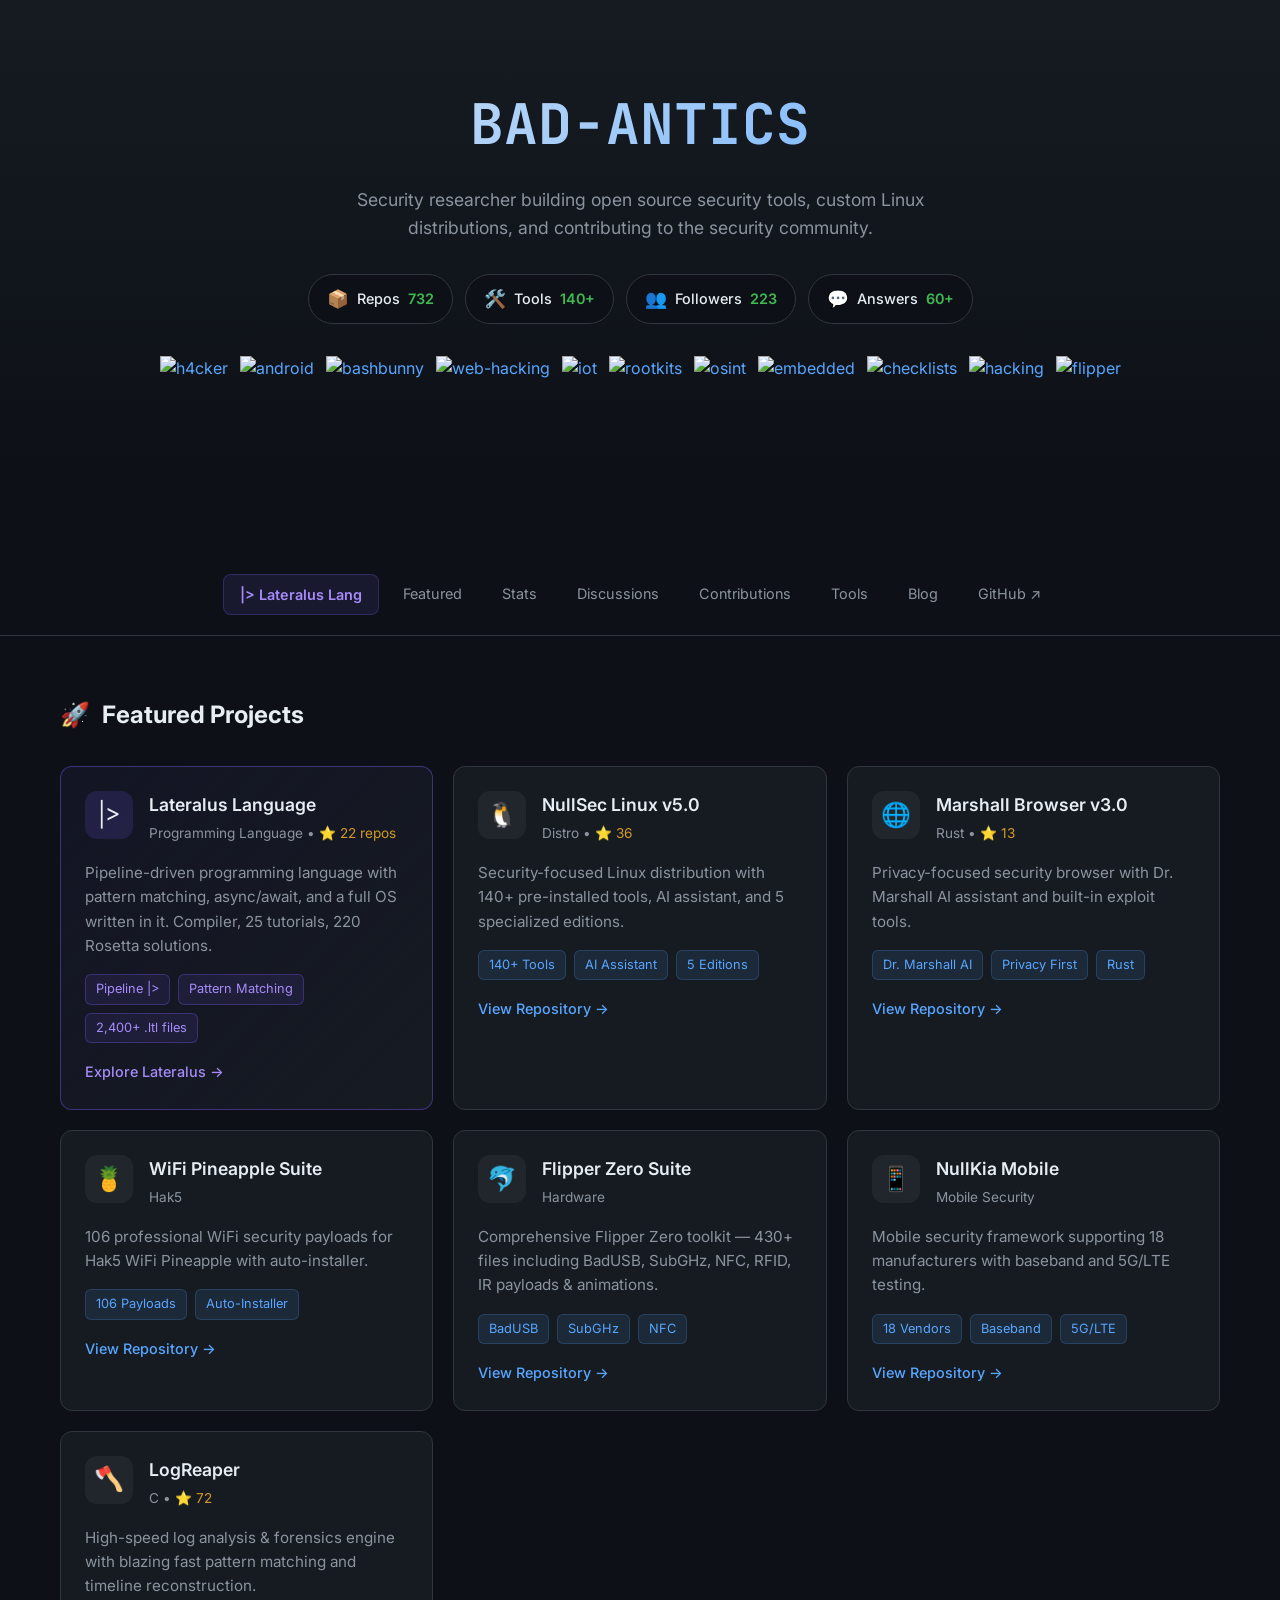
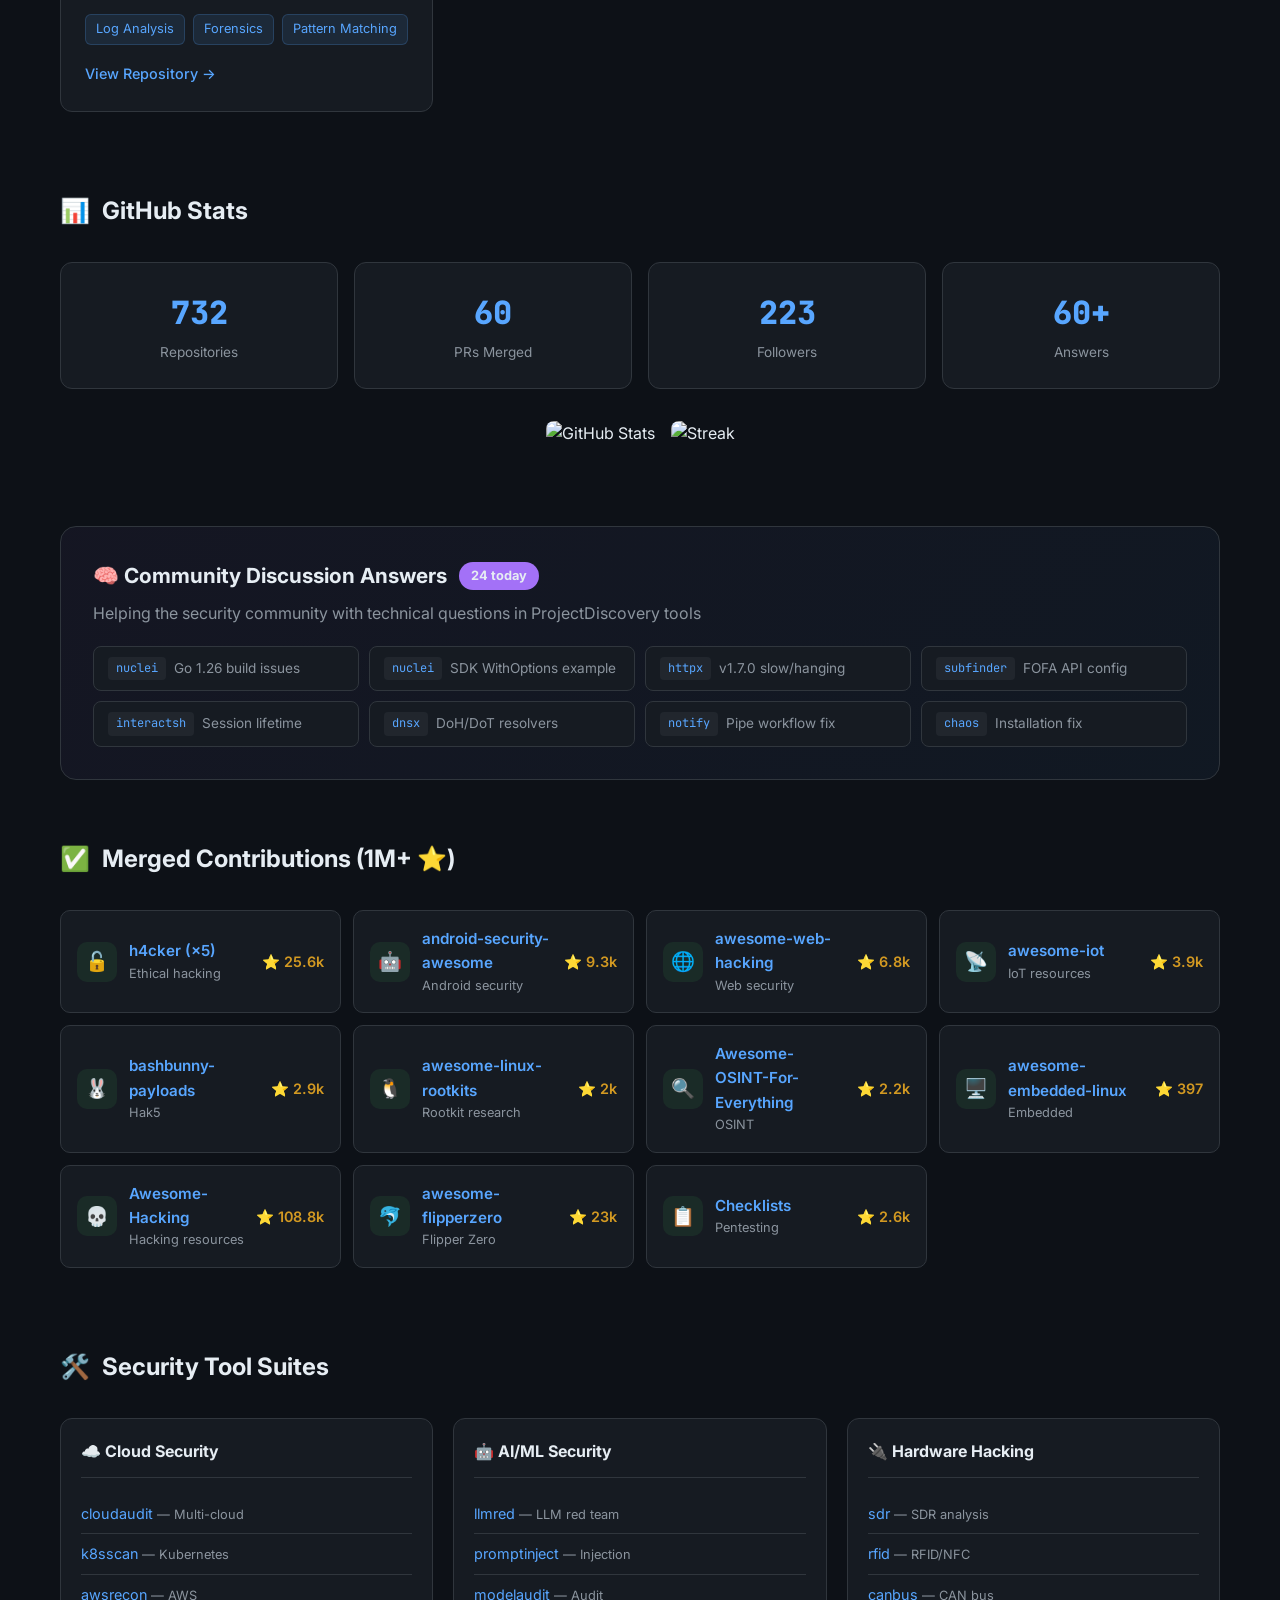
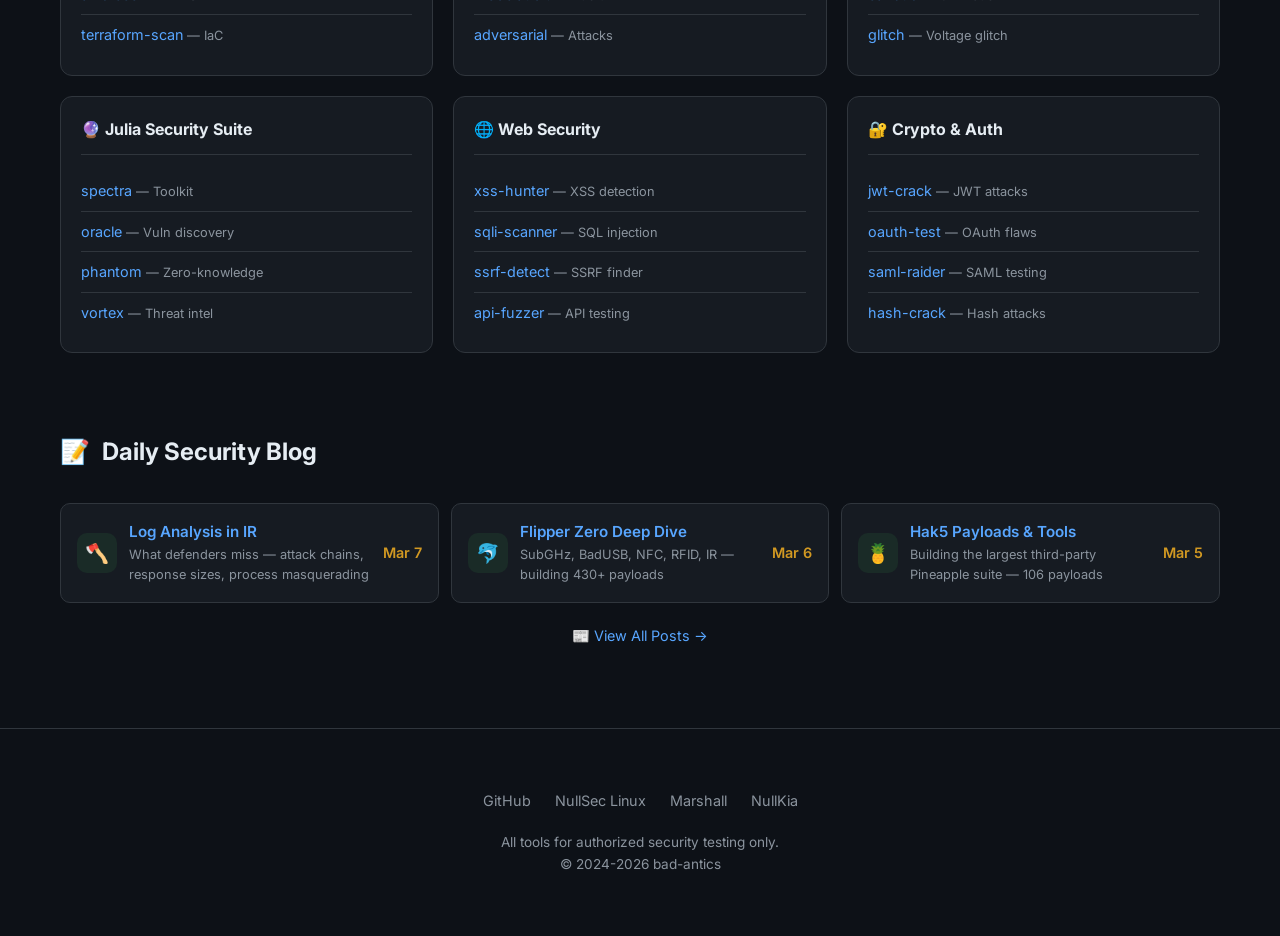
==== commit 743e8745: "feat: add Lateralus language landing page + featured card - lateralus/index.html: full landing page " ====
--- a/index.html
+++ b/index.html
@@ -146,6 +146,7 @@
     </section>
     
     <nav>
+        <a href="/lateralus/" style="color: #a78bfa; font-weight: 600; background: rgba(124,92,252,0.1); border: 1px solid rgba(124,92,252,0.25);">|&gt; Lateralus Lang</a>
         <a href="#featured">Featured</a>
         <a href="#stats">Stats</a>
         <a href="#discussions">Discussions</a>
@@ -159,6 +160,15 @@
         <section id="featured">
             <div class="section-title"><span>🚀</span><h2>Featured Projects</h2></div>
             <div class="grid">
+                <div class="card" style="border-color: rgba(124,92,252,0.4); background: linear-gradient(135deg, rgba(124,92,252,0.06) 0%, #161b22 100%);">
+                    <div class="card-header">
+                        <div class="card-icon" style="background: rgba(124,92,252,0.15);">|&gt;</div>
+                        <div><div class="card-title">Lateralus Language</div><div class="card-meta">Programming Language • <span class="stars">⭐ 22 repos</span></div></div>
+                    </div>
+                    <p class="card-desc">Pipeline-driven programming language with pattern matching, async/await, and a full OS written in it. Compiler, 25 tutorials, 220 Rosetta solutions.</p>
+                    <div class="card-tags"><span class="tag" style="color: #a78bfa; border-color: rgba(124,92,252,0.3); background: rgba(124,92,252,0.1);">Pipeline |&gt;</span><span class="tag" style="color: #a78bfa; border-color: rgba(124,92,252,0.3); background: rgba(124,92,252,0.1);">Pattern Matching</span><span class="tag" style="color: #a78bfa; border-color: rgba(124,92,252,0.3); background: rgba(124,92,252,0.1);">2,400+ .ltl files</span></div>
+                    <a href="/lateralus/" class="card-link" style="color: #a78bfa;">Explore Lateralus →</a>
+                </div>
                 <div class="card">
                     <div class="card-header">
                         <div class="card-icon">🐧</div>
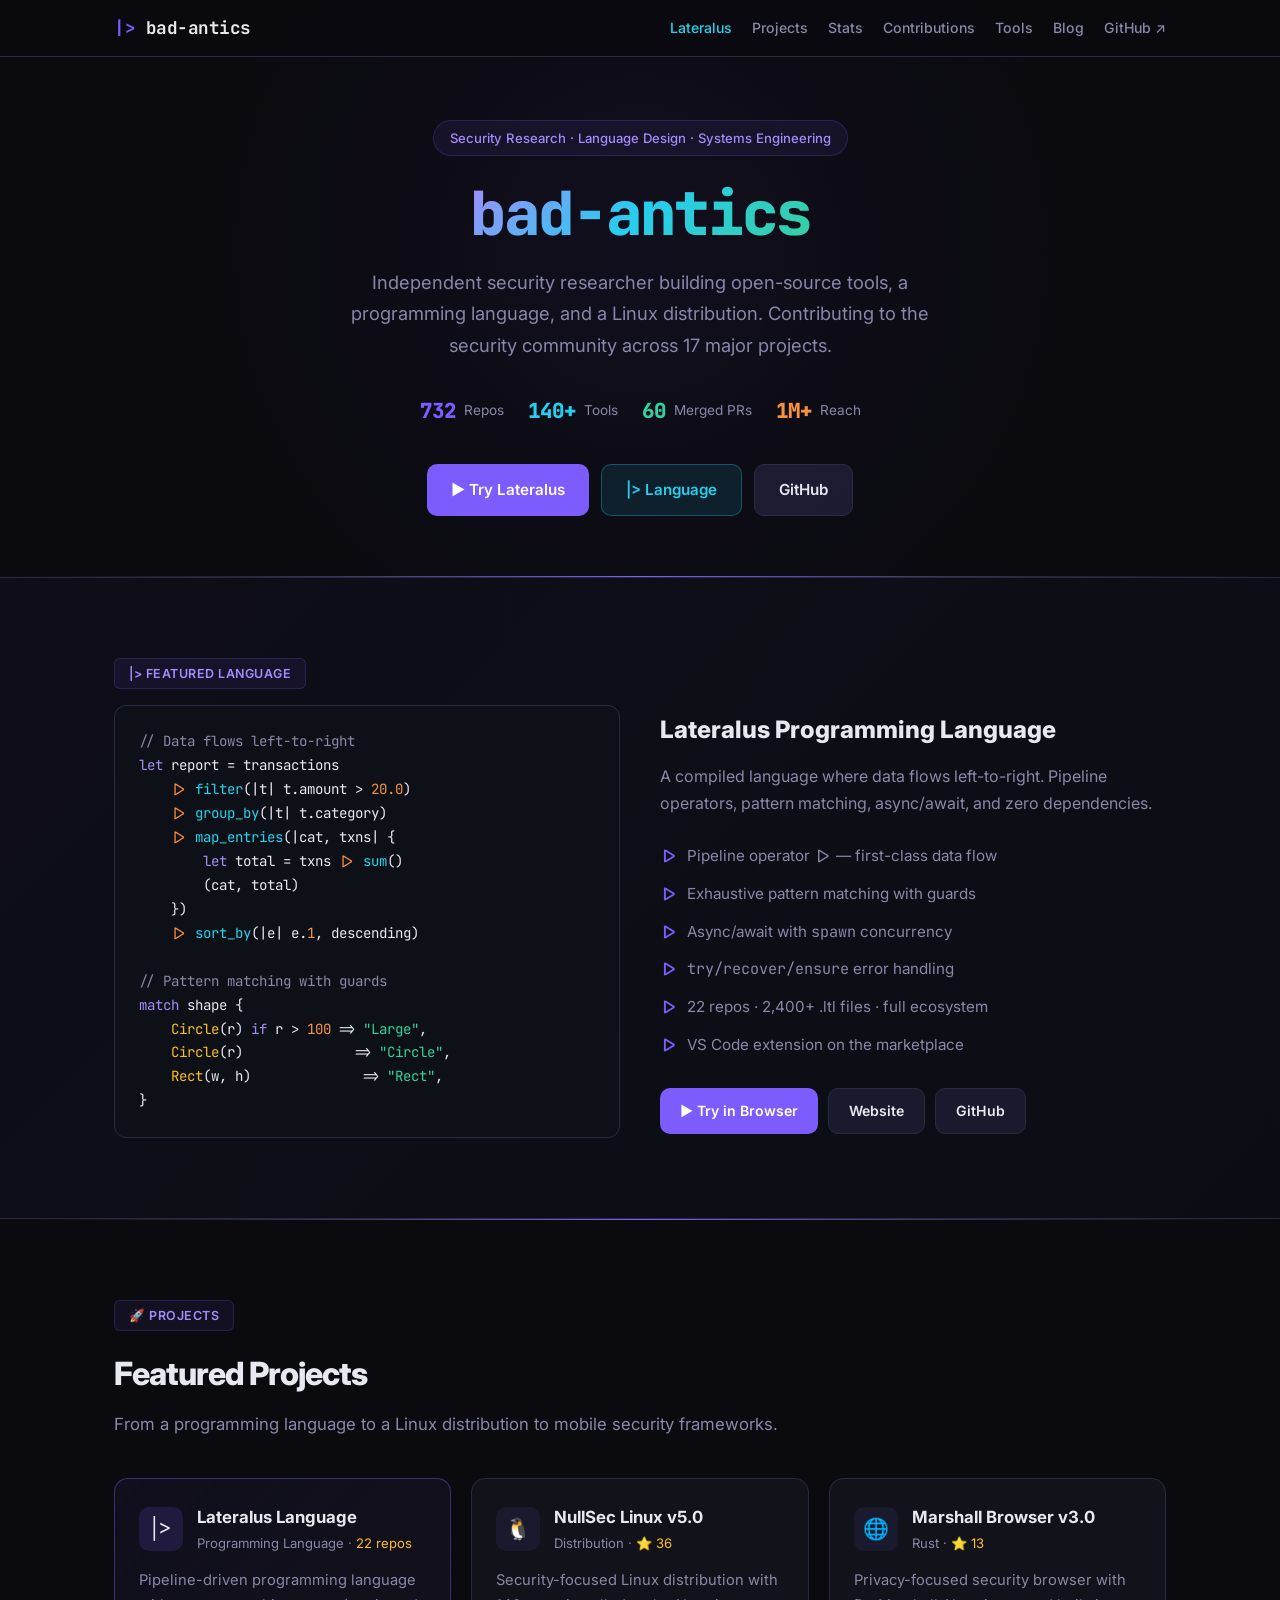
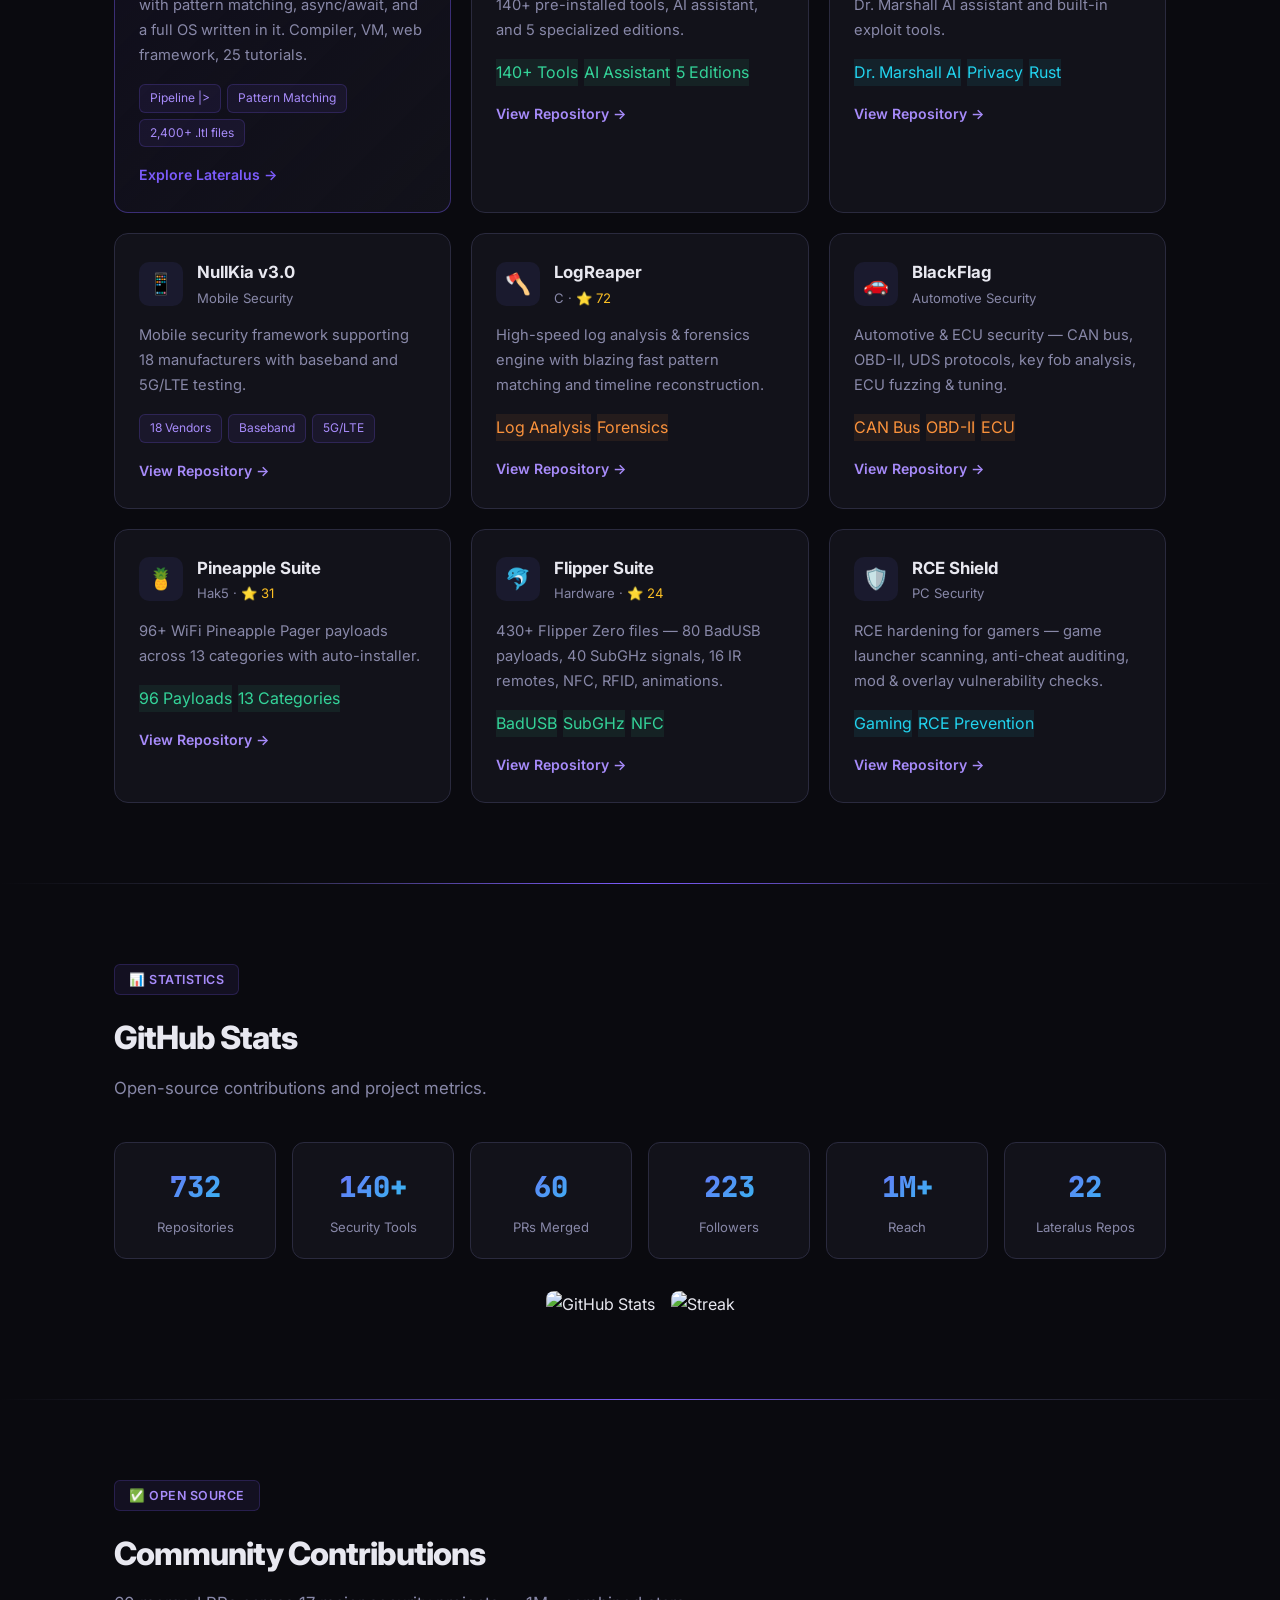
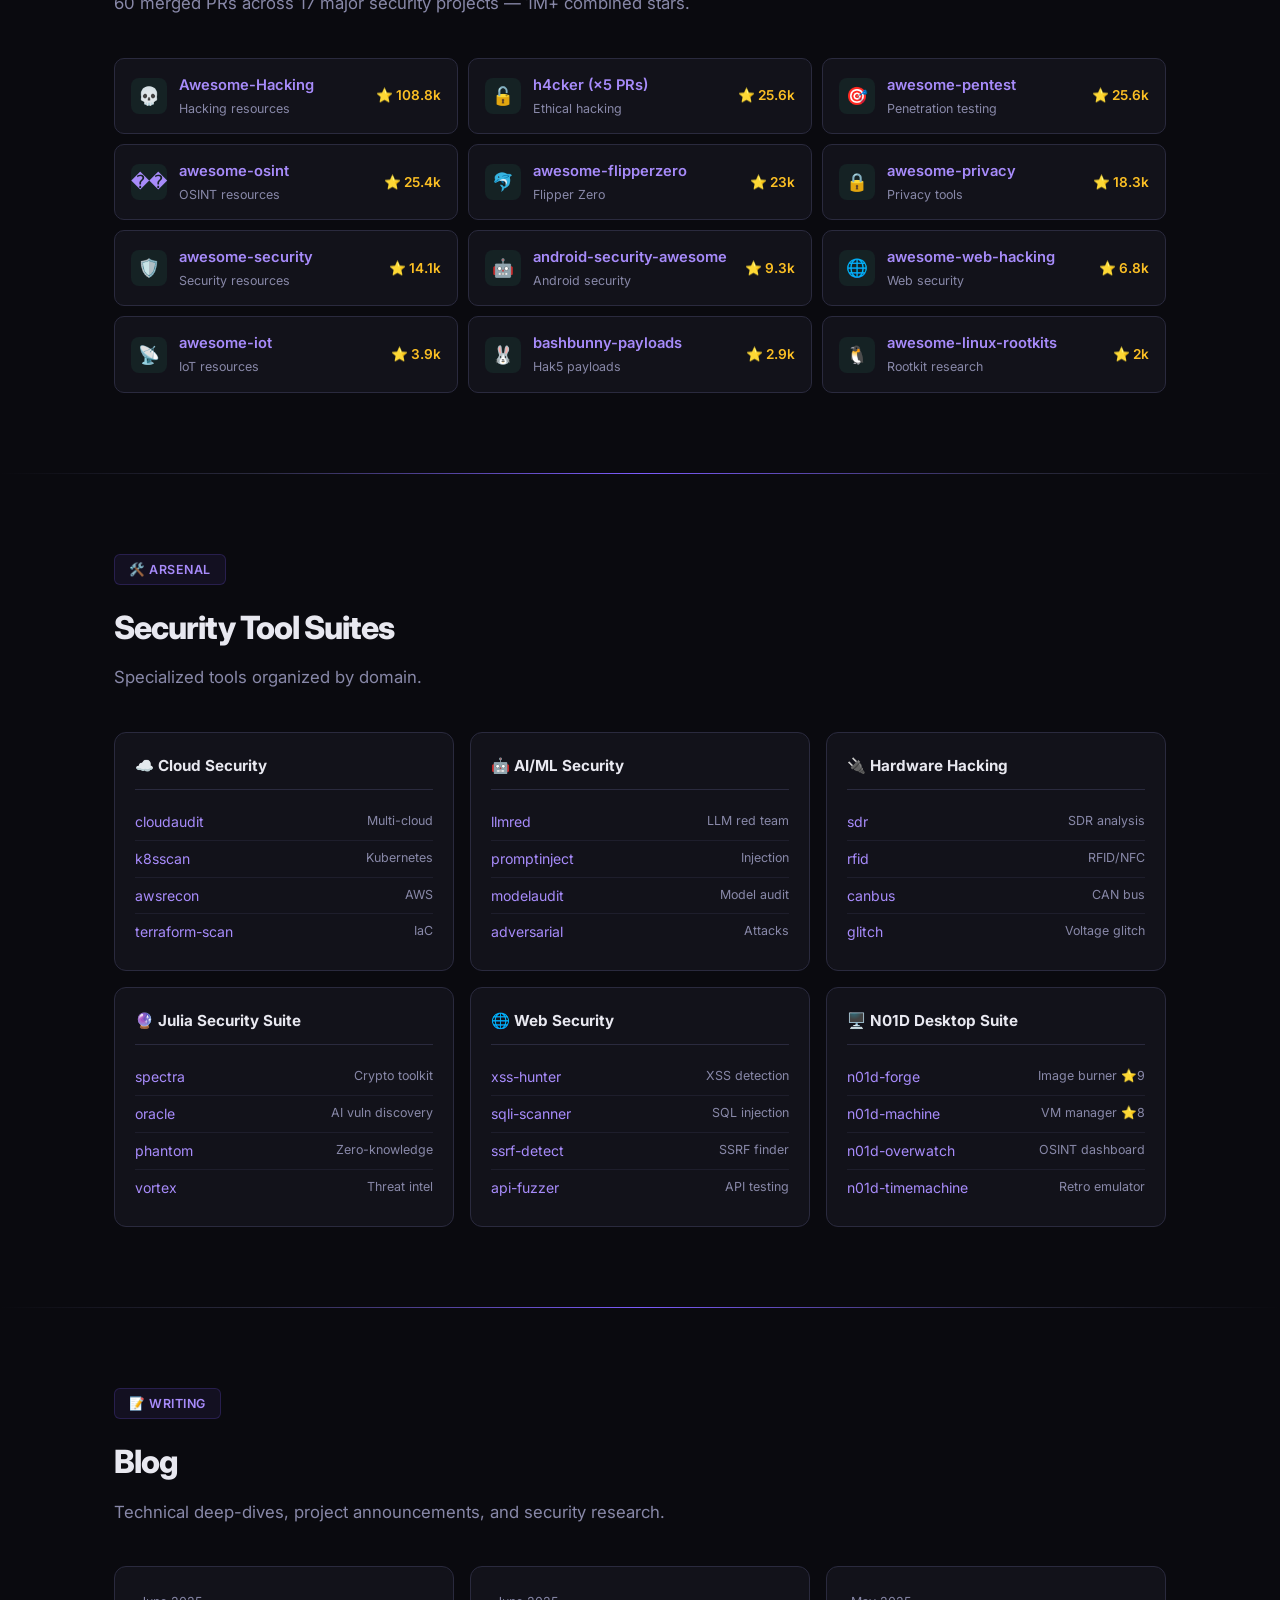
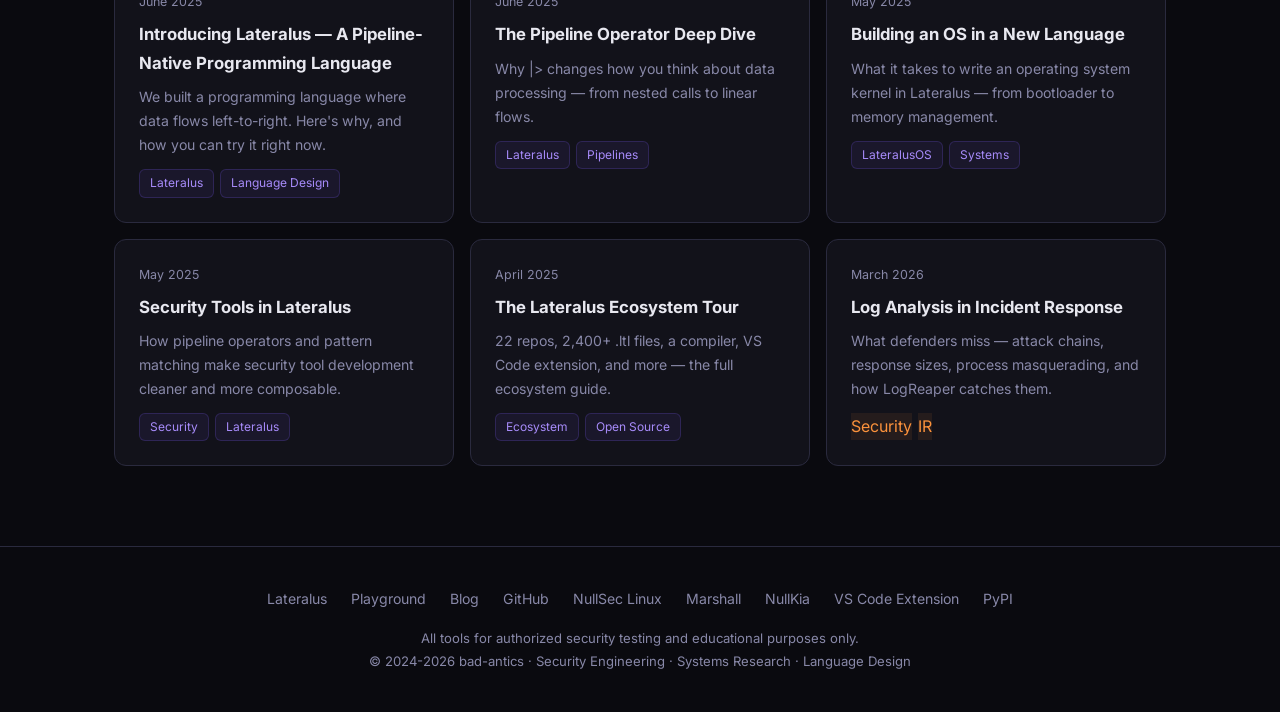
==== commit f8469fa7: "🚀 Complete portal revamp + 4 blog posts + 6 playground examples Portal (index.html): - Complete rede" ====
--- a/index.html
+++ b/index.html
@@ -3,357 +3,543 @@
 <head>
     <meta charset="UTF-8">
     <meta name="viewport" content="width=device-width, initial-scale=1.0">
-    <title>bad-antics | Security Research</title>
-    <meta name="description" content="Security researcher with 732 repositories, 140+ tools, NullSec Linux distribution">
+    <title>bad-antics | Security Research · Language Design · Systems Engineering</title>
+    <meta name="description" content="Security researcher and language designer. Creator of Lateralus, NullSec Linux, 140+ security tools. 732 repositories, 1M+ reach.">
+    <meta property="og:title" content="bad-antics — Security Research & Language Design">
+    <meta property="og:description" content="Creator of Lateralus programming language, NullSec Linux, and 140+ open-source security tools.">
+    <meta property="og:type" content="website">
+    <meta property="og:url" content="https://bad-antics.github.io/">
     <link rel="preconnect" href="https://fonts.googleapis.com">
-    <link href="https://fonts.googleapis.com/css2?family=Inter:wght@400;500;600;700;800&family=JetBrains+Mono:wght@400;500;600&display=swap" rel="stylesheet">
+    <link href="https://fonts.googleapis.com/css2?family=Inter:wght@400;500;600;700;800;900&family=JetBrains+Mono:wght@400;500;600;700&display=swap" rel="stylesheet">
     <style>
         :root {
-            --bg: #0d1117;
-            --bg2: #161b22;
-            --bg3: #21262d;
-            --border: #30363d;
-            --text: #e6edf3;
-            --text2: #8b949e;
-            --blue: #58a6ff;
-            --green: #3fb950;
-            --purple: #a371f7;
-            --yellow: #d29922;
-            --red: #f85149;
+            --bg: #0a0a0f;
+            --bg2: #12121a;
+            --bg3: #1a1a2e;
+            --bg-code: #0d1117;
+            --border: #2a2a3e;
+            --text: #e8e8f0;
+            --text2: #8888a8;
+            --accent: #7c5cfc;
+            --accent2: #a78bfa;
+            --cyan: #22d3ee;
+            --green: #34d399;
+            --orange: #fb923c;
+            --pink: #f472b6;
+            --yellow: #fbbf24;
+            --red: #f87171;
+            --blue: #60a5fa;
         }
         * { margin: 0; padding: 0; box-sizing: border-box; }
-        body { font-family: 'Inter', sans-serif; background: var(--bg); color: var(--text); line-height: 1.6; }
-        a { color: var(--blue); text-decoration: none; }
-        a:hover { text-decoration: underline; }
-        .container { max-width: 1200px; margin: 0 auto; padding: 0 20px; }
-        
-        /* Hero */
-        .hero { padding: 80px 0 60px; text-align: center; background: linear-gradient(180deg, var(--bg2) 0%, var(--bg) 100%); }
-        .hero h1 { font-family: 'JetBrains Mono', monospace; font-size: 3.5rem; font-weight: 700; margin-bottom: 16px; background: linear-gradient(135deg, var(--text) 0%, var(--blue) 100%); -webkit-background-clip: text; -webkit-text-fill-color: transparent; background-clip: text; }
-        .hero p { color: var(--text2); font-size: 1.1rem; max-width: 600px; margin: 0 auto 32px; }
-        
-        /* Badges */
-        .badges { display: flex; flex-wrap: wrap; justify-content: center; gap: 12px; margin-bottom: 32px; }
-        .badge { display: inline-flex; align-items: center; gap: 8px; padding: 10px 18px; background: var(--bg); border: 1px solid var(--border); border-radius: 50px; font-size: 0.9rem; font-weight: 500; }
-        .badge-icon { font-size: 1.1rem; }
-        .badge-value { color: var(--green); font-weight: 600; }
-        .badge.gold { border-color: var(--yellow); background: rgba(210,153,34,0.1); }
-        .badge.green { border-color: var(--green); background: rgba(63,185,80,0.1); }
-        
-        /* Nav */
-        nav { display: flex; justify-content: center; flex-wrap: wrap; gap: 8px; padding: 20px; border-bottom: 1px solid var(--border); margin-bottom: 60px; }
-        nav a { color: var(--text2); padding: 8px 16px; border-radius: 8px; font-size: 0.9rem; text-decoration: none; }
-        nav a:hover { color: var(--text); background: var(--bg2); }
-        
-        /* Section */
-        section { margin-bottom: 80px; }
-        .section-title { display: flex; align-items: center; gap: 12px; margin-bottom: 32px; }
-        .section-title span { font-size: 1.5rem; }
-        .section-title h2 { font-size: 1.5rem; font-weight: 700; }
-        
-        /* Cards Grid */
-        .grid { display: grid; grid-template-columns: repeat(auto-fit, minmax(340px, 1fr)); gap: 20px; }
-        .card { background: var(--bg2); border: 1px solid var(--border); border-radius: 12px; padding: 24px; transition: all 0.2s; }
-        .card:hover { border-color: var(--blue); transform: translateY(-2px); }
-        .card-header { display: flex; align-items: flex-start; gap: 16px; margin-bottom: 16px; }
-        .card-icon { width: 48px; height: 48px; display: flex; align-items: center; justify-content: center; background: var(--bg3); border-radius: 12px; font-size: 1.5rem; }
-        .card-title { font-size: 1.1rem; font-weight: 600; margin-bottom: 4px; }
-        .card-meta { font-size: 0.85rem; color: var(--text2); }
+        html { scroll-behavior: smooth; }
+        body { font-family: 'Inter', -apple-system, sans-serif; background: var(--bg); color: var(--text); line-height: 1.7; -webkit-font-smoothing: antialiased; }
+        a { color: var(--accent2); text-decoration: none; }
+        a:hover { color: var(--cyan); }
+        code, pre { font-family: 'JetBrains Mono', monospace; }
+        .container { max-width: 1100px; margin: 0 auto; padding: 0 24px; }
+
+        /* ── Top Bar ── */
+        .topbar { position: fixed; top: 0; left: 0; right: 0; z-index: 100; background: rgba(10,10,15,0.88); backdrop-filter: blur(16px); border-bottom: 1px solid var(--border); }
+        .topbar-inner { max-width: 1100px; margin: 0 auto; padding: 0 24px; display: flex; align-items: center; justify-content: space-between; height: 56px; }
+        .topbar-logo { font-family: 'JetBrains Mono', monospace; font-weight: 700; font-size: 1.1rem; color: var(--text); letter-spacing: -0.5px; }
+        .topbar-logo span { color: var(--accent); }
+        .topbar-links { display: flex; gap: 20px; align-items: center; }
+        .topbar-links a { color: var(--text2); font-size: 0.88rem; font-weight: 500; transition: color 0.15s; }
+        .topbar-links a:hover { color: var(--text); }
+        .topbar-links .highlight { color: var(--cyan); }
+
+        /* ── Hero ── */
+        .hero { padding: 120px 0 60px; text-align: center; position: relative; overflow: hidden; }
+        .hero::before { content: ''; position: absolute; top: -200px; left: 50%; transform: translateX(-50%); width: 900px; height: 900px; background: radial-gradient(circle, rgba(124,92,252,0.06) 0%, transparent 70%); pointer-events: none; }
+        .hero-tag { display: inline-flex; align-items: center; gap: 8px; padding: 6px 16px; background: rgba(124,92,252,0.08); border: 1px solid rgba(124,92,252,0.2); border-radius: 50px; font-size: 0.82rem; color: var(--accent2); margin-bottom: 24px; font-weight: 500; }
+        .hero h1 { font-family: 'JetBrains Mono', monospace; font-size: 3.8rem; font-weight: 900; line-height: 1.1; margin-bottom: 20px; letter-spacing: -2px; }
+        .hero h1 .gr { background: linear-gradient(135deg, var(--accent2) 0%, var(--cyan) 50%, var(--green) 100%); -webkit-background-clip: text; -webkit-text-fill-color: transparent; background-clip: text; }
+        .hero p { font-size: 1.15rem; color: var(--text2); max-width: 620px; margin: 0 auto 32px; }
+        .hero-stats { display: flex; gap: 24px; justify-content: center; flex-wrap: wrap; margin-bottom: 36px; }
+        .hero-stat { display: flex; align-items: center; gap: 8px; }
+        .hero-stat .num { font-family: 'JetBrains Mono', monospace; font-weight: 800; font-size: 1.3rem; }
+        .hero-stat .lbl { color: var(--text2); font-size: 0.85rem; }
+        .hero-actions { display: flex; gap: 12px; justify-content: center; flex-wrap: wrap; }
+        .btn { display: inline-flex; align-items: center; gap: 8px; padding: 12px 24px; border-radius: 10px; font-weight: 600; font-size: 0.95rem; transition: all 0.2s; }
+        .btn-primary { background: var(--accent); color: #fff; }
+        .btn-primary:hover { background: var(--accent2); color: #fff; transform: translateY(-1px); }
+        .btn-secondary { background: var(--bg3); color: var(--text); border: 1px solid var(--border); }
+        .btn-secondary:hover { border-color: var(--accent); color: var(--accent2); }
+        .btn-cyan { background: rgba(34,211,238,0.1); color: var(--cyan); border: 1px solid rgba(34,211,238,0.3); }
+        .btn-cyan:hover { background: rgba(34,211,238,0.2); }
+
+        /* ── Section ── */
+        section { padding: 80px 0; }
+        .section-label { display: inline-flex; align-items: center; gap: 8px; padding: 4px 14px; background: rgba(124,92,252,0.08); border: 1px solid rgba(124,92,252,0.2); border-radius: 6px; font-size: 0.78rem; color: var(--accent2); font-weight: 600; text-transform: uppercase; letter-spacing: 0.5px; margin-bottom: 16px; }
+        .section-title { font-size: 2rem; font-weight: 800; margin-bottom: 8px; letter-spacing: -1px; }
+        .section-sub { color: var(--text2); font-size: 1.05rem; margin-bottom: 40px; }
+        .divider { height: 1px; background: linear-gradient(90deg, transparent, var(--border) 20%, var(--accent) 50%, var(--border) 80%, transparent); margin: 0; }
+
+        /* ── Lateralus Showcase ── */
+        .lateralus-showcase { background: linear-gradient(135deg, rgba(124,92,252,0.04) 0%, rgba(34,211,238,0.02) 100%); border-top: 1px solid var(--border); border-bottom: 1px solid var(--border); }
+        .showcase-grid { display: grid; grid-template-columns: 1fr 1fr; gap: 40px; align-items: center; }
+        .showcase-code { background: var(--bg-code); border: 1px solid var(--border); border-radius: 12px; padding: 24px; font-size: 0.88rem; line-height: 1.7; overflow-x: auto; }
+        .showcase-info h3 { font-size: 1.5rem; font-weight: 800; margin-bottom: 12px; }
+        .showcase-info p { color: var(--text2); margin-bottom: 20px; }
+        .showcase-features { list-style: none; margin-bottom: 24px; }
+        .showcase-features li { padding: 6px 0; color: var(--text2); font-size: 0.95rem; }
+        .showcase-features li::before { content: '|> '; color: var(--accent); font-family: 'JetBrains Mono', monospace; font-weight: 700; }
+        .kw { color: var(--accent2); }
+        .fn { color: var(--cyan); }
+        .str { color: var(--green); }
+        .cm { color: var(--text2); }
+        .op { color: var(--orange); }
+        .ty { color: var(--yellow); }
+        .num { color: var(--orange); }
+
+        /* ── Project Cards ── */
+        .card-grid { display: grid; grid-template-columns: repeat(auto-fill, minmax(320px, 1fr)); gap: 20px; }
+        .card { background: var(--bg2); border: 1px solid var(--border); border-radius: 14px; padding: 24px; transition: all 0.2s; }
+        .card:hover { border-color: var(--accent); transform: translateY(-2px); }
+        .card-head { display: flex; align-items: center; gap: 14px; margin-bottom: 14px; }
+        .card-icon { width: 44px; height: 44px; display: flex; align-items: center; justify-content: center; background: var(--bg3); border-radius: 10px; font-size: 1.3rem; flex-shrink: 0; }
+        .card-title { font-size: 1.05rem; font-weight: 700; }
+        .card-meta { font-size: 0.82rem; color: var(--text2); }
         .card-meta .stars { color: var(--yellow); }
-        .card-desc { color: var(--text2); font-size: 0.95rem; margin-bottom: 16px; }
-        .card-tags { display: flex; flex-wrap: wrap; gap: 8px; margin-bottom: 16px; }
-        .tag { padding: 4px 10px; background: rgba(88,166,255,0.1); border: 1px solid rgba(88,166,255,0.2); border-radius: 6px; font-size: 0.8rem; color: var(--blue); }
-        .card-link { color: var(--blue); font-size: 0.9rem; font-weight: 500; }
-        
-        /* Stats */
-        .stats-grid { display: grid; grid-template-columns: repeat(auto-fit, minmax(150px, 1fr)); gap: 16px; margin-bottom: 32px; }
-        .stat { background: var(--bg2); border: 1px solid var(--border); border-radius: 12px; padding: 24px; text-align: center; }
-        .stat-value { font-size: 2rem; font-weight: 800; font-family: 'JetBrains Mono', monospace; color: var(--blue); }
-        .stat-label { color: var(--text2); font-size: 0.85rem; margin-top: 4px; }
+        .card-desc { color: var(--text2); font-size: 0.92rem; margin-bottom: 16px; }
+        .card-tags { display: flex; flex-wrap: wrap; gap: 6px; margin-bottom: 14px; }
+        .tag { padding: 3px 10px; background: rgba(124,92,252,0.08); border: 1px solid rgba(124,92,252,0.2); border-radius: 6px; font-size: 0.75rem; color: var(--accent2); }
+        .tag-cyan { background: rgba(34,211,238,0.08); border-color: rgba(34,211,238,0.2); color: var(--cyan); }
+        .tag-green { background: rgba(52,211,153,0.08); border-color: rgba(52,211,153,0.2); color: var(--green); }
+        .tag-orange { background: rgba(251,146,60,0.08); border-color: rgba(251,146,60,0.2); color: var(--orange); }
+        .card-link { color: var(--accent2); font-size: 0.88rem; font-weight: 600; }
+        .card-link:hover { color: var(--cyan); }
+        .card.featured { border-color: rgba(124,92,252,0.4); background: linear-gradient(135deg, rgba(124,92,252,0.06) 0%, var(--bg2) 100%); }
+
+        /* ── Stats Grid ── */
+        .stats-row { display: grid; grid-template-columns: repeat(auto-fit, minmax(140px, 1fr)); gap: 16px; margin-bottom: 32px; }
+        .stat-card { background: var(--bg2); border: 1px solid var(--border); border-radius: 12px; padding: 20px; text-align: center; }
+        .stat-num { font-family: 'JetBrains Mono', monospace; font-size: 1.8rem; font-weight: 800; background: linear-gradient(135deg, var(--accent) 0%, var(--cyan) 100%); -webkit-background-clip: text; -webkit-text-fill-color: transparent; background-clip: text; }
+        .stat-lbl { color: var(--text2); font-size: 0.82rem; margin-top: 4px; }
         .github-cards { display: flex; flex-wrap: wrap; justify-content: center; gap: 16px; }
         .github-cards img { max-width: 100%; border-radius: 8px; }
-        
-        /* Contributions */
-        .contrib-grid { display: grid; grid-template-columns: repeat(auto-fit, minmax(280px, 1fr)); gap: 12px; }
-        .contrib { display: flex; align-items: center; gap: 12px; padding: 16px; background: var(--bg2); border: 1px solid var(--border); border-radius: 10px; }
+
+        /* ── Contributions ── */
+        .contrib-grid { display: grid; grid-template-columns: repeat(auto-fill, minmax(300px, 1fr)); gap: 10px; }
+        .contrib { display: flex; align-items: center; gap: 12px; padding: 14px 16px; background: var(--bg2); border: 1px solid var(--border); border-radius: 10px; transition: border-color 0.15s; }
         .contrib:hover { border-color: var(--green); }
-        .contrib-icon { width: 40px; height: 40px; display: flex; align-items: center; justify-content: center; background: rgba(63,185,80,0.1); border-radius: 10px; font-size: 1.2rem; }
-        .contrib-info { flex: 1; }
-        .contrib-name { font-weight: 600; font-size: 0.95rem; }
-        .contrib-detail { font-size: 0.8rem; color: var(--text2); }
-        .contrib-stars { color: var(--yellow); font-weight: 600; font-size: 0.9rem; }
-        
-        /* Discussions */
-        .discussions { background: linear-gradient(135deg, rgba(163,113,247,0.05) 0%, rgba(88,166,255,0.05) 100%); border: 1px solid var(--border); border-radius: 16px; padding: 32px; margin-bottom: 60px; }
-        .discussions h3 { font-size: 1.3rem; margin-bottom: 8px; display: flex; align-items: center; gap: 12px; }
-        .discussions h3 .count { background: var(--purple); padding: 4px 12px; border-radius: 50px; font-size: 0.8rem; }
-        .discussions p { color: var(--text2); margin-bottom: 20px; }
-        .disc-grid { display: grid; grid-template-columns: repeat(auto-fit, minmax(220px, 1fr)); gap: 10px; }
-        .disc-item { display: flex; align-items: center; gap: 8px; padding: 10px 14px; background: var(--bg2); border: 1px solid var(--border); border-radius: 8px; font-size: 0.85rem; }
-        .disc-item:hover { border-color: var(--purple); }
-        .disc-repo { background: var(--bg3); padding: 2px 8px; border-radius: 4px; font-family: 'JetBrains Mono', monospace; font-size: 0.75rem; color: var(--blue); }
-        .disc-topic { color: var(--text2); white-space: nowrap; overflow: hidden; text-overflow: ellipsis; }
-        
-        /* Tools */
-        .tools-grid { display: grid; grid-template-columns: repeat(auto-fit, minmax(280px, 1fr)); gap: 20px; }
-        .tools-card { background: var(--bg2); border: 1px solid var(--border); border-radius: 12px; padding: 20px; }
-        .tools-card h4 { display: flex; align-items: center; gap: 10px; font-size: 1rem; margin-bottom: 16px; padding-bottom: 12px; border-bottom: 1px solid var(--border); }
-        .tools-card ul { list-style: none; }
-        .tools-card li { padding: 8px 0; border-bottom: 1px solid var(--border); font-size: 0.9rem; }
-        .tools-card li:last-child { border-bottom: none; }
-        .tools-card li span { color: var(--text2); font-size: 0.8rem; }
-        
-        /* Footer */
-        footer { text-align: center; padding: 60px 20px; border-top: 1px solid var(--border); }
-        .footer-links { display: flex; justify-content: center; flex-wrap: wrap; gap: 24px; margin-bottom: 20px; }
-        .footer-links a { color: var(--text2); font-size: 0.9rem; }
-        footer p { color: var(--text2); font-size: 0.85rem; }
-        
+        .contrib-icon { width: 36px; height: 36px; display: flex; align-items: center; justify-content: center; background: rgba(52,211,153,0.08); border-radius: 8px; font-size: 1.1rem; flex-shrink: 0; }
+        .contrib-name { font-weight: 600; font-size: 0.92rem; }
+        .contrib-detail { font-size: 0.78rem; color: var(--text2); }
+        .contrib-stars { color: var(--yellow); font-weight: 600; font-size: 0.85rem; margin-left: auto; white-space: nowrap; }
+
+        /* ── Tools Grid ── */
+        .tools-grid { display: grid; grid-template-columns: repeat(auto-fill, minmax(260px, 1fr)); gap: 16px; }
+        .tool-card { background: var(--bg2); border: 1px solid var(--border); border-radius: 12px; padding: 20px; }
+        .tool-card h4 { display: flex; align-items: center; gap: 8px; font-size: 0.95rem; margin-bottom: 14px; padding-bottom: 10px; border-bottom: 1px solid var(--border); }
+        .tool-card ul { list-style: none; }
+        .tool-card li { padding: 6px 0; border-bottom: 1px solid rgba(42,42,62,0.5); font-size: 0.88rem; display: flex; justify-content: space-between; }
+        .tool-card li:last-child { border-bottom: none; }
+        .tool-card li span { color: var(--text2); font-size: 0.78rem; }
+
+        /* ── Blog ── */
+        .blog-grid { display: grid; grid-template-columns: repeat(auto-fill, minmax(320px, 1fr)); gap: 16px; }
+        .blog-card { display: block; background: var(--bg2); border: 1px solid var(--border); border-radius: 12px; padding: 24px; transition: all 0.2s; }
+        .blog-card:hover { border-color: var(--accent); transform: translateY(-2px); }
+        .blog-date { font-size: 0.78rem; color: var(--text2); margin-bottom: 8px; }
+        .blog-title { font-size: 1.05rem; font-weight: 700; margin-bottom: 8px; color: var(--text); }
+        .blog-card:hover .blog-title { color: var(--accent2); }
+        .blog-excerpt { color: var(--text2); font-size: 0.88rem; margin-bottom: 12px; }
+        .blog-tags { display: flex; gap: 6px; }
+
+        /* ── Footer ── */
+        footer { border-top: 1px solid var(--border); padding: 40px 0; text-align: center; }
+        .footer-links { display: flex; justify-content: center; flex-wrap: wrap; gap: 24px; margin-bottom: 16px; }
+        .footer-links a { color: var(--text2); font-size: 0.88rem; }
+        .footer-links a:hover { color: var(--accent2); }
+        footer p { color: var(--text2); font-size: 0.82rem; }
+
         @media (max-width: 768px) {
             .hero h1 { font-size: 2.5rem; }
-            .grid { grid-template-columns: 1fr; }
-            .stat-value { font-size: 1.5rem; }
+            .showcase-grid { grid-template-columns: 1fr; }
+            .card-grid { grid-template-columns: 1fr; }
+            .topbar-links a:not(.highlight):not(:last-child) { display: none; }
         }
     </style>
 </head>
 <body>
-    <section class="hero">
-        <div class="container">
-            <h1>BAD-ANTICS</h1>
-            <p>Security researcher building open source security tools, custom Linux distributions, and contributing to the security community.</p>
-            
-            <div class="badges contributor-badges">
-                <div class="badge"><span class="badge-icon">📦</span> Repos <span class="badge-value">732</span></div>
-                <div class="badge"><span class="badge-icon">🛠️</span> Tools <span class="badge-value">140+</span></div>
-                <div class="badge"><span class="badge-icon">👥</span> Followers <span class="badge-value">223</span></div>
-                <div class="badge"><span class="badge-icon">💬</span> Answers <span class="badge-value">60+</span></div>
-            </div>
-            
-            <div class="badges contributor-badges">
-                <a href="https://github.com/The-Art-of-Hacking/h4cker"><img src="https://img.shields.io/badge/h4cker-Contributor-3fb950?style=flat-square" alt="h4cker"></a>
-                <a href="https://github.com/ashishb/android-security-awesome"><img src="https://img.shields.io/badge/android--security-Contributor-3fb950?style=flat-square" alt="android"></a>
-                <a href="https://github.com/hak5/bashbunny-payloads"><img src="https://img.shields.io/badge/bashbunny-Contributor-3fb950?style=flat-square" alt="bashbunny"></a>
-                <a href="https://github.com/infoslack/awesome-web-hacking"><img src="https://img.shields.io/badge/awesome--web--hacking-Contributor-3fb950?style=flat-square" alt="web-hacking"></a>
-                <a href="https://github.com/HQarroum/awesome-iot"><img src="https://img.shields.io/badge/awesome--iot-Contributor-3fb950?style=flat-square" alt="iot"></a>
-                <a href="https://github.com/milabs/awesome-linux-rootkits"><img src="https://img.shields.io/badge/linux--rootkits-Contributor-3fb950?style=flat-square" alt="rootkits"></a>
-                <a href="https://github.com/Astrosp/Awesome-OSINT-For-Everything"><img src="https://img.shields.io/badge/OSINT--Everything-Contributor-3fb950?style=flat-square" alt="osint"></a>
-                <a href="https://github.com/fkromer/awesome-embedded-linux"><img src="https://img.shields.io/badge/embedded--linux-Contributor-3fb950?style=flat-square" alt="embedded"></a>
-                <a href="https://github.com/netbiosX/Checklists"><img src="https://img.shields.io/badge/Checklists-Contributor-3fb950?style=flat-square" alt="checklists"></a>
-                <a href="https://github.com/Hack-with-Github/Awesome-Hacking"><img src="https://img.shields.io/badge/Awesome--Hacking-Contributor-3fb950?style=flat-square" alt="hacking"></a>
-                <a href="https://github.com/djsime1/awesome-flipperzero"><img src="https://img.shields.io/badge/awesome--flipperzero-Contributor-3fb950?style=flat-square" alt="flipper"></a>
-            </div>
-        </div>
-    </section>
-    
-    <nav>
-        <a href="/lateralus/" style="color: #a78bfa; font-weight: 600; background: rgba(124,92,252,0.1); border: 1px solid rgba(124,92,252,0.25);">|&gt; Lateralus Lang</a>
-        <a href="#featured">Featured</a>
-        <a href="#stats">Stats</a>
-        <a href="#discussions">Discussions</a>
-        <a href="#contributions">Contributions</a>
-        <a href="#tools">Tools</a>
-        <a href="#blog">Blog</a>
-        <a href="https://github.com/bad-antics">GitHub ↗</a>
-    </nav>
-    
-    <div class="container">
-        <section id="featured">
-            <div class="section-title"><span>🚀</span><h2>Featured Projects</h2></div>
-            <div class="grid">
-                <div class="card" style="border-color: rgba(124,92,252,0.4); background: linear-gradient(135deg, rgba(124,92,252,0.06) 0%, #161b22 100%);">
-                    <div class="card-header">
-                        <div class="card-icon" style="background: rgba(124,92,252,0.15);">|&gt;</div>
-                        <div><div class="card-title">Lateralus Language</div><div class="card-meta">Programming Language • <span class="stars">⭐ 22 repos</span></div></div>
-                    </div>
-                    <p class="card-desc">Pipeline-driven programming language with pattern matching, async/await, and a full OS written in it. Compiler, 25 tutorials, 220 Rosetta solutions.</p>
-                    <div class="card-tags"><span class="tag" style="color: #a78bfa; border-color: rgba(124,92,252,0.3); background: rgba(124,92,252,0.1);">Pipeline |&gt;</span><span class="tag" style="color: #a78bfa; border-color: rgba(124,92,252,0.3); background: rgba(124,92,252,0.1);">Pattern Matching</span><span class="tag" style="color: #a78bfa; border-color: rgba(124,92,252,0.3); background: rgba(124,92,252,0.1);">2,400+ .ltl files</span></div>
-                    <a href="/lateralus/" class="card-link" style="color: #a78bfa;">Explore Lateralus →</a>
-                </div>
-                <div class="card">
-                    <div class="card-header">
-                        <div class="card-icon">🐧</div>
-                        <div><div class="card-title">NullSec Linux v5.0</div><div class="card-meta">Distro • <span class="stars">⭐ 36</span></div></div>
-                    </div>
-                    <p class="card-desc">Security-focused Linux distribution with 140+ pre-installed tools, AI assistant, and 5 specialized editions.</p>
-                    <div class="card-tags"><span class="tag">140+ Tools</span><span class="tag">AI Assistant</span><span class="tag">5 Editions</span></div>
-                    <a href="https://github.com/bad-antics/nullsec-linux" class="card-link">View Repository →</a>
-                </div>
-                <div class="card">
-                    <div class="card-header">
-                        <div class="card-icon">🌐</div>
-                        <div><div class="card-title">Marshall Browser v3.0</div><div class="card-meta">Rust • <span class="stars">⭐ 13</span></div></div>
-                    </div>
-                    <p class="card-desc">Privacy-focused security browser with Dr. Marshall AI assistant and built-in exploit tools.</p>
-                    <div class="card-tags"><span class="tag">Dr. Marshall AI</span><span class="tag">Privacy First</span><span class="tag">Rust</span></div>
-                    <a href="https://github.com/bad-antics/marshall" class="card-link">View Repository →</a>
-                </div>
-                <div class="card">
-                    <div class="card-header">
-                        <div class="card-icon">🍍</div>
-                        <div><div class="card-title">WiFi Pineapple Suite</div><div class="card-meta">Hak5</div></div>
-                    </div>
-                    <p class="card-desc">106 professional WiFi security payloads for Hak5 WiFi Pineapple with auto-installer.</p>
-                    <div class="card-tags"><span class="tag">106 Payloads</span><span class="tag">Auto-Installer</span></div>
-                    <a href="https://github.com/bad-antics/nullsec-pineapple-suite" class="card-link">View Repository →</a>
-                </div>
-                <div class="card">
-                    <div class="card-header">
-                        <div class="card-icon">🐬</div>
-                        <div><div class="card-title">Flipper Zero Suite</div><div class="card-meta">Hardware</div></div>
-                    </div>
-                    <p class="card-desc">Comprehensive Flipper Zero toolkit — 430+ files including BadUSB, SubGHz, NFC, RFID, IR payloads &amp; animations.</p>
-                    <div class="card-tags"><span class="tag">BadUSB</span><span class="tag">SubGHz</span><span class="tag">NFC</span></div>
-                    <a href="https://github.com/bad-antics/nullsec-flipper-suite" class="card-link">View Repository →</a>
-                </div>
-                <div class="card">
-                    <div class="card-header">
-                        <div class="card-icon">📱</div>
-                        <div><div class="card-title">NullKia Mobile</div><div class="card-meta">Mobile Security</div></div>
-                    </div>
-                    <p class="card-desc">Mobile security framework supporting 18 manufacturers with baseband and 5G/LTE testing.</p>
-                    <div class="card-tags"><span class="tag">18 Vendors</span><span class="tag">Baseband</span><span class="tag">5G/LTE</span></div>
-                    <a href="https://github.com/bad-antics/nullkia" class="card-link">View Repository →</a>
-                </div>
-                <div class="card">
-                    <div class="card-header">
-                        <div class="card-icon">🪓</div>
-                        <div><div class="card-title">LogReaper</div><div class="card-meta">C &bull; <span class="stars">⭐ 72</span></div></div>
-                    </div>
-                    <p class="card-desc">High-speed log analysis &amp; forensics engine with blazing fast pattern matching and timeline reconstruction.</p>
-                    <div class="card-tags"><span class="tag">Log Analysis</span><span class="tag">Forensics</span><span class="tag">Pattern Matching</span></div>
-                    <a href="https://github.com/bad-antics/nullsec-logreaper" class="card-link">View Repository →</a>
-                </div>
-            </div>
-        </section>
-        
-        <section id="stats">
-            <div class="section-title"><span>📊</span><h2>GitHub Stats</h2></div>
-            <div class="stats-grid">
-                <div class="stat"><div class="stat-value">732</div><div class="stat-label">Repositories</div></div>
-                <div class="stat"><div class="stat-value">60</div><div class="stat-label">PRs Merged</div></div>
-                                <div class="stat"><div class="stat-value">223</div><div class="stat-label">Followers</div></div>
-                <div class="stat"><div class="stat-value">60+</div><div class="stat-label">Answers</div></div>
-            </div>
-            <div class="github-cards">
-                <img src="https://github-readme-stats-sigma-five.vercel.app/api?username=bad-antics&show_icons=true&theme=github_dark&hide_border=true&count_private=true&include_all_commits=true" alt="GitHub Stats">
-                <img src="https://github-readme-streak-stats-eight.vercel.app/?user=bad-antics&theme=github-dark-blue&hide_border=true" alt="Streak">
-            </div>
-        </section>
-        
-        <div id="discussions" class="discussions">
-            <h3>🧠 Community Discussion Answers <span class="count">24 today</span></h3>
-            <p>Helping the security community with technical questions in ProjectDiscovery tools</p>
-            <div class="disc-grid">
-                <a href="https://github.com/projectdiscovery/nuclei/discussions/6787" class="disc-item"><span class="disc-repo">nuclei</span><span class="disc-topic">Go 1.26 build issues</span></a>
-                <a href="https://github.com/projectdiscovery/nuclei/discussions/6786" class="disc-item"><span class="disc-repo">nuclei</span><span class="disc-topic">SDK WithOptions example</span></a>
-                <a href="https://github.com/projectdiscovery/httpx/discussions/2253" class="disc-item"><span class="disc-repo">httpx</span><span class="disc-topic">v1.7.0 slow/hanging</span></a>
-                <a href="https://github.com/projectdiscovery/subfinder/discussions/1563" class="disc-item"><span class="disc-repo">subfinder</span><span class="disc-topic">FOFA API config</span></a>
-                <a href="https://github.com/projectdiscovery/interactsh/discussions/1327" class="disc-item"><span class="disc-repo">interactsh</span><span class="disc-topic">Session lifetime</span></a>
-                <a href="https://github.com/projectdiscovery/dnsx/discussions/881" class="disc-item"><span class="disc-repo">dnsx</span><span class="disc-topic">DoH/DoT resolvers</span></a>
-                <a href="https://github.com/projectdiscovery/notify/discussions/441" class="disc-item"><span class="disc-repo">notify</span><span class="disc-topic">Pipe workflow fix</span></a>
-                <a href="https://github.com/projectdiscovery/chaos-client/discussions/302" class="disc-item"><span class="disc-repo">chaos</span><span class="disc-topic">Installation fix</span></a>
-            </div>
-        </div>
-        
-        <section id="contributions">
-            <div class="section-title"><span>✅</span><h2>Merged Contributions (1M+ ⭐)</h2></div>
-            <div class="contrib-grid">
-                <a href="https://github.com/The-Art-of-Hacking/h4cker" class="contrib"><div class="contrib-icon">🔓</div><div class="contrib-info"><div class="contrib-name">h4cker (×5)</div><div class="contrib-detail">Ethical hacking</div></div><span class="contrib-stars">⭐ 25.6k</span></a>
-                <a href="https://github.com/ashishb/android-security-awesome" class="contrib"><div class="contrib-icon">🤖</div><div class="contrib-info"><div class="contrib-name">android-security-awesome</div><div class="contrib-detail">Android security</div></div><span class="contrib-stars">⭐ 9.3k</span></a>
-                <a href="https://github.com/infoslack/awesome-web-hacking" class="contrib"><div class="contrib-icon">🌐</div><div class="contrib-info"><div class="contrib-name">awesome-web-hacking</div><div class="contrib-detail">Web security</div></div><span class="contrib-stars">⭐ 6.8k</span></a>
-                <a href="https://github.com/HQarroum/awesome-iot" class="contrib"><div class="contrib-icon">📡</div><div class="contrib-info"><div class="contrib-name">awesome-iot</div><div class="contrib-detail">IoT resources</div></div><span class="contrib-stars">⭐ 3.9k</span></a>
-                <a href="https://github.com/hak5/bashbunny-payloads" class="contrib"><div class="contrib-icon">🐰</div><div class="contrib-info"><div class="contrib-name">bashbunny-payloads</div><div class="contrib-detail">Hak5</div></div><span class="contrib-stars">⭐ 2.9k</span></a>
-                <a href="https://github.com/milabs/awesome-linux-rootkits" class="contrib"><div class="contrib-icon">🐧</div><div class="contrib-info"><div class="contrib-name">awesome-linux-rootkits</div><div class="contrib-detail">Rootkit research</div></div><span class="contrib-stars">⭐ 2k</span></a>
-                <a href="https://github.com/Astrosp/Awesome-OSINT-For-Everything" class="contrib"><div class="contrib-icon">🔍</div><div class="contrib-info"><div class="contrib-name">Awesome-OSINT-For-Everything</div><div class="contrib-detail">OSINT</div></div><span class="contrib-stars">⭐ 2.2k</span></a>
-                <a href="https://github.com/fkromer/awesome-embedded-linux" class="contrib"><div class="contrib-icon">🖥️</div><div class="contrib-info"><div class="contrib-name">awesome-embedded-linux</div><div class="contrib-detail">Embedded</div></div><span class="contrib-stars">⭐ 397</span></a>
-                <a href="https://github.com/Hack-with-Github/Awesome-Hacking" class="contrib"><div class="contrib-icon">💀</div><div class="contrib-info"><div class="contrib-name">Awesome-Hacking</div><div class="contrib-detail">Hacking resources</div></div><span class="contrib-stars">⭐ 108.8k</span></a>
-                <a href="https://github.com/djsime1/awesome-flipperzero" class="contrib"><div class="contrib-icon">🐬</div><div class="contrib-info"><div class="contrib-name">awesome-flipperzero</div><div class="contrib-detail">Flipper Zero</div></div><span class="contrib-stars">⭐ 23k</span></a>
-                <a href="https://github.com/netbiosX/Checklists" class="contrib"><div class="contrib-icon">📋</div><div class="contrib-info"><div class="contrib-name">Checklists</div><div class="contrib-detail">Pentesting</div></div><span class="contrib-stars">⭐ 2.6k</span></a>
-            </div>
-        </section>
-        
-        <section id="tools">
-            <div class="section-title"><span>🛠️</span><h2>Security Tool Suites</h2></div>
-            <div class="tools-grid">
-                <div class="tools-card">
-                    <h4>☁️ Cloud Security</h4>
-                    <ul>
-                        <li><a href="https://github.com/bad-antics/nullsec-cloudaudit">cloudaudit</a> <span>— Multi-cloud</span></li>
-                        <li><a href="https://github.com/bad-antics/nullsec-k8sscan">k8sscan</a> <span>— Kubernetes</span></li>
-                        <li><a href="https://github.com/bad-antics/nullsec-awsrecon">awsrecon</a> <span>— AWS</span></li>
-                        <li><a href="https://github.com/bad-antics/nullsec-terraform-scan">terraform-scan</a> <span>— IaC</span></li>
-                    </ul>
-                </div>
-                <div class="tools-card">
-                    <h4>🤖 AI/ML Security</h4>
-                    <ul>
-                        <li><a href="https://github.com/bad-antics/nullsec-llmred">llmred</a> <span>— LLM red team</span></li>
-                        <li><a href="https://github.com/bad-antics/nullsec-promptinject">promptinject</a> <span>— Injection</span></li>
-                        <li><a href="https://github.com/bad-antics/nullsec-modelaudit">modelaudit</a> <span>— Audit</span></li>
-                        <li><a href="https://github.com/bad-antics/nullsec-adversarial">adversarial</a> <span>— Attacks</span></li>
-                    </ul>
-                </div>
-                <div class="tools-card">
-                    <h4>🔌 Hardware Hacking</h4>
-                    <ul>
-                        <li><a href="https://github.com/bad-antics/nullsec-sdr">sdr</a> <span>— SDR analysis</span></li>
-                        <li><a href="https://github.com/bad-antics/nullsec-rfid">rfid</a> <span>— RFID/NFC</span></li>
-                        <li><a href="https://github.com/bad-antics/nullsec-canbus">canbus</a> <span>— CAN bus</span></li>
-                        <li><a href="https://github.com/bad-antics/nullsec-glitch">glitch</a> <span>— Voltage glitch</span></li>
-                    </ul>
-                </div>
-                <div class="tools-card">
-                    <h4>🔮 Julia Security Suite</h4>
-                    <ul>
-                        <li><a href="https://github.com/bad-antics/spectra">spectra</a> <span>— Toolkit</span></li>
-                        <li><a href="https://github.com/bad-antics/oracle">oracle</a> <span>— Vuln discovery</span></li>
-                        <li><a href="https://github.com/bad-antics/phantom">phantom</a> <span>— Zero-knowledge</span></li>
-                        <li><a href="https://github.com/bad-antics/vortex">vortex</a> <span>— Threat intel</span></li>
-                    </ul>
-                </div>
-                <div class="tools-card">
-                    <h4>🌐 Web Security</h4>
-                    <ul>
-                        <li><a href="https://github.com/bad-antics/nullsec-xss">xss-hunter</a> <span>— XSS detection</span></li>
-                        <li><a href="https://github.com/bad-antics/nullsec-sqli">sqli-scanner</a> <span>— SQL injection</span></li>
-                        <li><a href="https://github.com/bad-antics/nullsec-ssrf">ssrf-detect</a> <span>— SSRF finder</span></li>
-                        <li><a href="https://github.com/bad-antics/nullsec-api">api-fuzzer</a> <span>— API testing</span></li>
-                    </ul>
-                </div>
-                <div class="tools-card">
-                    <h4>🔐 Crypto & Auth</h4>
-                    <ul>
-                        <li><a href="https://github.com/bad-antics/nullsec-jwt">jwt-crack</a> <span>— JWT attacks</span></li>
-                        <li><a href="https://github.com/bad-antics/nullsec-oauth">oauth-test</a> <span>— OAuth flaws</span></li>
-                        <li><a href="https://github.com/bad-antics/nullsec-saml">saml-raider</a> <span>— SAML testing</span></li>
-                        <li><a href="https://github.com/bad-antics/nullsec-hash">hash-crack</a> <span>— Hash attacks</span></li>
-                    </ul>
-                </div>
-            </div>
-        </section>
-
-        <section id="blog">
-            <div class="section-title"><span>📝</span><h2>Daily Security Blog</h2></div>
-            <div class="contrib-grid">
-                <a href="https://github.com/bad-antics/nullsec-wiki/wiki/Blog-2026-03-07-Log-Analysis-IR" class="contrib"><div class="contrib-icon">🪓</div><div class="contrib-info"><div class="contrib-name">Log Analysis in IR</div><div class="contrib-detail">What defenders miss — attack chains, response sizes, process masquerading</div></div><span class="contrib-stars">Mar 7</span></a>
-                <a href="https://github.com/bad-antics/nullsec-wiki/wiki/Flipper-Zero-Deep-Dive" class="contrib"><div class="contrib-icon">🐬</div><div class="contrib-info"><div class="contrib-name">Flipper Zero Deep Dive</div><div class="contrib-detail">SubGHz, BadUSB, NFC, RFID, IR — building 430+ payloads</div></div><span class="contrib-stars">Mar 6</span></a>
-                <a href="https://github.com/bad-antics/nullsec-wiki/wiki/Hak5-Payloads-and-Tools" class="contrib"><div class="contrib-icon">🍍</div><div class="contrib-info"><div class="contrib-name">Hak5 Payloads & Tools</div><div class="contrib-detail">Building the largest third-party Pineapple suite — 106 payloads</div></div><span class="contrib-stars">Mar 5</span></a>
-            </div>
-            <div style="text-align: center; margin-top: 20px;">
-                <a href="https://github.com/bad-antics/nullsec-wiki/wiki/Blog-Index" style="color: var(--blue); font-size: 0.9rem;">📰 View All Posts →</a>
-            </div>
-        </section>
-    </div>
-    
-    <footer>
+
+<!-- ── Top Bar ── -->
+<div class="topbar">
+    <div class="topbar-inner">
+        <a href="/" class="topbar-logo"><span>|&gt;</span> bad-antics</a>
+        <div class="topbar-links">
+            <a href="#lateralus" class="highlight">Lateralus</a>
+            <a href="#projects">Projects</a>
+            <a href="#stats">Stats</a>
+            <a href="#contributions">Contributions</a>
+            <a href="#tools">Tools</a>
+            <a href="#blog">Blog</a>
+            <a href="https://github.com/bad-antics">GitHub ↗</a>
+        </div>
+    </div>
+</div>
+
+<!-- ── Hero ── -->
+<section class="hero">
+    <div class="container">
+        <div class="hero-tag">Security Research · Language Design · Systems Engineering</div>
+        <h1><span class="gr">bad-antics</span></h1>
+        <p>Independent security researcher building open-source tools, a programming language, and a Linux distribution. Contributing to the security community across 17 major projects.</p>
+
+        <div class="hero-stats">
+            <div class="hero-stat"><span class="num" style="color:var(--accent)">732</span><span class="lbl">Repos</span></div>
+            <div class="hero-stat"><span class="num" style="color:var(--cyan)">140+</span><span class="lbl">Tools</span></div>
+            <div class="hero-stat"><span class="num" style="color:var(--green)">60</span><span class="lbl">Merged PRs</span></div>
+            <div class="hero-stat"><span class="num" style="color:var(--orange)">1M+</span><span class="lbl">Reach</span></div>
+        </div>
+
+        <div class="hero-actions">
+            <a href="/lateralus/playground/" class="btn btn-primary">▶ Try Lateralus</a>
+            <a href="/lateralus/" class="btn btn-cyan">|&gt; Language</a>
+            <a href="https://github.com/bad-antics" class="btn btn-secondary">GitHub</a>
+        </div>
+    </div>
+</section>
+
+<div class="divider"></div>
+
+<!-- ── Lateralus Showcase ── -->
+<section id="lateralus" class="lateralus-showcase">
+    <div class="container">
+        <span class="section-label">|&gt; Featured Language</span>
+        <div class="showcase-grid">
+            <div>
+                <div class="showcase-code">
+<pre><code><span class="cm">// Data flows left-to-right</span>
+<span class="kw">let</span> report = transactions
+    <span class="op">|></span> <span class="fn">filter</span>(|t| t.amount > <span class="num">20.0</span>)
+    <span class="op">|></span> <span class="fn">group_by</span>(|t| t.category)
+    <span class="op">|></span> <span class="fn">map_entries</span>(|cat, txns| {
+        <span class="kw">let</span> total = txns <span class="op">|></span> <span class="fn">sum</span>()
+        (cat, total)
+    })
+    <span class="op">|></span> <span class="fn">sort_by</span>(|e| e.<span class="num">1</span>, descending)
+
+<span class="cm">// Pattern matching with guards</span>
+<span class="kw">match</span> shape {
+    <span class="ty">Circle</span>(r) <span class="kw">if</span> r > <span class="num">100</span> => <span class="str">"Large"</span>,
+    <span class="ty">Circle</span>(r)              => <span class="str">"Circle"</span>,
+    <span class="ty">Rect</span>(w, h)              => <span class="str">"Rect"</span>,
+}</code></pre>
+                </div>
+            </div>
+            <div class="showcase-info">
+                <h3>Lateralus Programming Language</h3>
+                <p>A compiled language where data flows left-to-right. Pipeline operators, pattern matching, async/await, and zero dependencies.</p>
+                <ul class="showcase-features">
+                    <li>Pipeline operator <code>|></code> — first-class data flow</li>
+                    <li>Exhaustive pattern matching with guards</li>
+                    <li>Async/await with <code>spawn</code> concurrency</li>
+                    <li><code>try/recover/ensure</code> error handling</li>
+                    <li>22 repos · 2,400+ .ltl files · full ecosystem</li>
+                    <li>VS Code extension on the marketplace</li>
+                </ul>
+                <div style="display: flex; gap: 10px; flex-wrap: wrap;">
+                    <a href="/lateralus/playground/" class="btn btn-primary" style="padding: 10px 20px; font-size: 0.88rem;">▶ Try in Browser</a>
+                    <a href="/lateralus/" class="btn btn-secondary" style="padding: 10px 20px; font-size: 0.88rem;">Website</a>
+                    <a href="https://github.com/bad-antics/lateralus-lang" class="btn btn-secondary" style="padding: 10px 20px; font-size: 0.88rem;">GitHub</a>
+                </div>
+            </div>
+        </div>
+    </div>
+</section>
+
+<div class="divider"></div>
+
+<!-- ── Featured Projects ── -->
+<section id="projects">
+    <div class="container">
+        <span class="section-label">🚀 Projects</span>
+        <h2 class="section-title">Featured Projects</h2>
+        <p class="section-sub">From a programming language to a Linux distribution to mobile security frameworks.</p>
+
+        <div class="card-grid">
+            <div class="card featured">
+                <div class="card-head">
+                    <div class="card-icon" style="background:rgba(124,92,252,0.15);">|&gt;</div>
+                    <div><div class="card-title">Lateralus Language</div><div class="card-meta">Programming Language · <span class="stars">22 repos</span></div></div>
+                </div>
+                <p class="card-desc">Pipeline-driven programming language with pattern matching, async/await, and a full OS written in it. Compiler, VM, web framework, 25 tutorials.</p>
+                <div class="card-tags"><span class="tag">Pipeline |&gt;</span><span class="tag">Pattern Matching</span><span class="tag">2,400+ .ltl files</span></div>
+                <a href="/lateralus/" class="card-link" style="color:var(--accent)">Explore Lateralus →</a>
+            </div>
+
+            <div class="card">
+                <div class="card-head">
+                    <div class="card-icon">🐧</div>
+                    <div><div class="card-title">NullSec Linux v5.0</div><div class="card-meta">Distribution · <span class="stars">⭐ 36</span></div></div>
+                </div>
+                <p class="card-desc">Security-focused Linux distribution with 140+ pre-installed tools, AI assistant, and 5 specialized editions.</p>
+                <div class="card-tags"><span class="tag-green">140+ Tools</span><span class="tag-green">AI Assistant</span><span class="tag-green">5 Editions</span></div>
+                <a href="https://github.com/bad-antics/nullsec-linux" class="card-link">View Repository →</a>
+            </div>
+
+            <div class="card">
+                <div class="card-head">
+                    <div class="card-icon">🌐</div>
+                    <div><div class="card-title">Marshall Browser v3.0</div><div class="card-meta">Rust · <span class="stars">⭐ 13</span></div></div>
+                </div>
+                <p class="card-desc">Privacy-focused security browser with Dr. Marshall AI assistant and built-in exploit tools.</p>
+                <div class="card-tags"><span class="tag-cyan">Dr. Marshall AI</span><span class="tag-cyan">Privacy</span><span class="tag-cyan">Rust</span></div>
+                <a href="https://github.com/bad-antics/marshall" class="card-link">View Repository →</a>
+            </div>
+
+            <div class="card">
+                <div class="card-head">
+                    <div class="card-icon">📱</div>
+                    <div><div class="card-title">NullKia v3.0</div><div class="card-meta">Mobile Security</div></div>
+                </div>
+                <p class="card-desc">Mobile security framework supporting 18 manufacturers with baseband and 5G/LTE testing.</p>
+                <div class="card-tags"><span class="tag">18 Vendors</span><span class="tag">Baseband</span><span class="tag">5G/LTE</span></div>
+                <a href="https://github.com/bad-antics/nullkia" class="card-link">View Repository →</a>
+            </div>
+
+            <div class="card">
+                <div class="card-head">
+                    <div class="card-icon">🪓</div>
+                    <div><div class="card-title">LogReaper</div><div class="card-meta">C · <span class="stars">⭐ 72</span></div></div>
+                </div>
+                <p class="card-desc">High-speed log analysis & forensics engine with blazing fast pattern matching and timeline reconstruction.</p>
+                <div class="card-tags"><span class="tag-orange">Log Analysis</span><span class="tag-orange">Forensics</span></div>
+                <a href="https://github.com/bad-antics/nullsec-logreaper" class="card-link">View Repository →</a>
+            </div>
+
+            <div class="card">
+                <div class="card-head">
+                    <div class="card-icon">🚗</div>
+                    <div><div class="card-title">BlackFlag</div><div class="card-meta">Automotive Security</div></div>
+                </div>
+                <p class="card-desc">Automotive & ECU security — CAN bus, OBD-II, UDS protocols, key fob analysis, ECU fuzzing & tuning.</p>
+                <div class="card-tags"><span class="tag-orange">CAN Bus</span><span class="tag-orange">OBD-II</span><span class="tag-orange">ECU</span></div>
+                <a href="https://github.com/bad-antics/blackflag" class="card-link">View Repository →</a>
+            </div>
+
+            <div class="card">
+                <div class="card-head">
+                    <div class="card-icon">🍍</div>
+                    <div><div class="card-title">Pineapple Suite</div><div class="card-meta">Hak5 · <span class="stars">⭐ 31</span></div></div>
+                </div>
+                <p class="card-desc">96+ WiFi Pineapple Pager payloads across 13 categories with auto-installer.</p>
+                <div class="card-tags"><span class="tag-green">96 Payloads</span><span class="tag-green">13 Categories</span></div>
+                <a href="https://github.com/bad-antics/nullsec-pineapple-suite" class="card-link">View Repository →</a>
+            </div>
+
+            <div class="card">
+                <div class="card-head">
+                    <div class="card-icon">🐬</div>
+                    <div><div class="card-title">Flipper Suite</div><div class="card-meta">Hardware · <span class="stars">⭐ 24</span></div></div>
+                </div>
+                <p class="card-desc">430+ Flipper Zero files — 80 BadUSB payloads, 40 SubGHz signals, 16 IR remotes, NFC, RFID, animations.</p>
+                <div class="card-tags"><span class="tag-green">BadUSB</span><span class="tag-green">SubGHz</span><span class="tag-green">NFC</span></div>
+                <a href="https://github.com/bad-antics/nullsec-flipper-suite" class="card-link">View Repository →</a>
+            </div>
+
+            <div class="card">
+                <div class="card-head">
+                    <div class="card-icon">🛡️</div>
+                    <div><div class="card-title">RCE Shield</div><div class="card-meta">PC Security</div></div>
+                </div>
+                <p class="card-desc">RCE hardening for gamers — game launcher scanning, anti-cheat auditing, mod & overlay vulnerability checks.</p>
+                <div class="card-tags"><span class="tag-cyan">Gaming</span><span class="tag-cyan">RCE Prevention</span></div>
+                <a href="https://github.com/bad-antics/rce-shield" class="card-link">View Repository →</a>
+            </div>
+        </div>
+    </div>
+</section>
+
+<div class="divider"></div>
+
+<!-- ── Stats ── -->
+<section id="stats">
+    <div class="container">
+        <span class="section-label">📊 Statistics</span>
+        <h2 class="section-title">GitHub Stats</h2>
+        <p class="section-sub">Open-source contributions and project metrics.</p>
+
+        <div class="stats-row">
+            <div class="stat-card"><div class="stat-num">732</div><div class="stat-lbl">Repositories</div></div>
+            <div class="stat-card"><div class="stat-num">140+</div><div class="stat-lbl">Security Tools</div></div>
+            <div class="stat-card"><div class="stat-num">60</div><div class="stat-lbl">PRs Merged</div></div>
+            <div class="stat-card"><div class="stat-num">223</div><div class="stat-lbl">Followers</div></div>
+            <div class="stat-card"><div class="stat-num">1M+</div><div class="stat-lbl">Reach</div></div>
+            <div class="stat-card"><div class="stat-num">22</div><div class="stat-lbl">Lateralus Repos</div></div>
+        </div>
+
+        <div class="github-cards">
+            <img src="https://github-readme-stats-sigma-five.vercel.app/api?username=bad-antics&show_icons=true&theme=github_dark&hide_border=true&count_private=true&include_all_commits=true&bg_color=0a0a0f&title_color=7c5cfc&icon_color=22d3ee&text_color=e8e8f0&ring_color=7c5cfc" alt="GitHub Stats">
+            <img src="https://github-readme-streak-stats-eight.vercel.app/?user=bad-antics&theme=github-dark-blue&hide_border=true&background=0a0a0f&ring=7c5cfc&fire=22d3ee&currStreakLabel=22d3ee" alt="Streak">
+        </div>
+    </div>
+</section>
+
+<div class="divider"></div>
+
+<!-- ── Contributions ── -->
+<section id="contributions">
+    <div class="container">
+        <span class="section-label">✅ Open Source</span>
+        <h2 class="section-title">Community Contributions</h2>
+        <p class="section-sub">60 merged PRs across 17 major security projects — 1M+ combined stars.</p>
+
+        <div class="contrib-grid">
+            <a href="https://github.com/Hack-with-Github/Awesome-Hacking" class="contrib"><div class="contrib-icon">💀</div><div style="flex:1"><div class="contrib-name">Awesome-Hacking</div><div class="contrib-detail">Hacking resources</div></div><span class="contrib-stars">⭐ 108.8k</span></a>
+            <a href="https://github.com/The-Art-of-Hacking/h4cker" class="contrib"><div class="contrib-icon">🔓</div><div style="flex:1"><div class="contrib-name">h4cker (×5 PRs)</div><div class="contrib-detail">Ethical hacking</div></div><span class="contrib-stars">⭐ 25.6k</span></a>
+            <a href="https://github.com/enaqx/awesome-pentest" class="contrib"><div class="contrib-icon">🎯</div><div style="flex:1"><div class="contrib-name">awesome-pentest</div><div class="contrib-detail">Penetration testing</div></div><span class="contrib-stars">⭐ 25.6k</span></a>
+            <a href="https://github.com/jivoi/awesome-osint" class="contrib"><div class="contrib-icon">��</div><div style="flex:1"><div class="contrib-name">awesome-osint</div><div class="contrib-detail">OSINT resources</div></div><span class="contrib-stars">⭐ 25.4k</span></a>
+            <a href="https://github.com/djsime1/awesome-flipperzero" class="contrib"><div class="contrib-icon">🐬</div><div style="flex:1"><div class="contrib-name">awesome-flipperzero</div><div class="contrib-detail">Flipper Zero</div></div><span class="contrib-stars">⭐ 23k</span></a>
+            <a href="https://github.com/pluja/awesome-privacy" class="contrib"><div class="contrib-icon">🔒</div><div style="flex:1"><div class="contrib-name">awesome-privacy</div><div class="contrib-detail">Privacy tools</div></div><span class="contrib-stars">⭐ 18.3k</span></a>
+            <a href="https://github.com/sbilly/awesome-security" class="contrib"><div class="contrib-icon">🛡️</div><div style="flex:1"><div class="contrib-name">awesome-security</div><div class="contrib-detail">Security resources</div></div><span class="contrib-stars">⭐ 14.1k</span></a>
+            <a href="https://github.com/ashishb/android-security-awesome" class="contrib"><div class="contrib-icon">🤖</div><div style="flex:1"><div class="contrib-name">android-security-awesome</div><div class="contrib-detail">Android security</div></div><span class="contrib-stars">⭐ 9.3k</span></a>
+            <a href="https://github.com/infoslack/awesome-web-hacking" class="contrib"><div class="contrib-icon">🌐</div><div style="flex:1"><div class="contrib-name">awesome-web-hacking</div><div class="contrib-detail">Web security</div></div><span class="contrib-stars">⭐ 6.8k</span></a>
+            <a href="https://github.com/HQarroum/awesome-iot" class="contrib"><div class="contrib-icon">📡</div><div style="flex:1"><div class="contrib-name">awesome-iot</div><div class="contrib-detail">IoT resources</div></div><span class="contrib-stars">⭐ 3.9k</span></a>
+            <a href="https://github.com/hak5/bashbunny-payloads" class="contrib"><div class="contrib-icon">🐰</div><div style="flex:1"><div class="contrib-name">bashbunny-payloads</div><div class="contrib-detail">Hak5 payloads</div></div><span class="contrib-stars">⭐ 2.9k</span></a>
+            <a href="https://github.com/milabs/awesome-linux-rootkits" class="contrib"><div class="contrib-icon">🐧</div><div style="flex:1"><div class="contrib-name">awesome-linux-rootkits</div><div class="contrib-detail">Rootkit research</div></div><span class="contrib-stars">⭐ 2k</span></a>
+        </div>
+    </div>
+</section>
+
+<div class="divider"></div>
+
+<!-- ── Tools ── -->
+<section id="tools">
+    <div class="container">
+        <span class="section-label">🛠️ Arsenal</span>
+        <h2 class="section-title">Security Tool Suites</h2>
+        <p class="section-sub">Specialized tools organized by domain.</p>
+
+        <div class="tools-grid">
+            <div class="tool-card">
+                <h4>☁️ Cloud Security</h4>
+                <ul>
+                    <li><a href="https://github.com/bad-antics/nullsec-cloudaudit">cloudaudit</a> <span>Multi-cloud</span></li>
+                    <li><a href="https://github.com/bad-antics/nullsec-k8sscan">k8sscan</a> <span>Kubernetes</span></li>
+                    <li><a href="https://github.com/bad-antics/nullsec-awsrecon">awsrecon</a> <span>AWS</span></li>
+                    <li><a href="https://github.com/bad-antics/nullsec-terraform-scan">terraform-scan</a> <span>IaC</span></li>
+                </ul>
+            </div>
+            <div class="tool-card">
+                <h4>🤖 AI/ML Security</h4>
+                <ul>
+                    <li><a href="https://github.com/bad-antics/nullsec-llmred">llmred</a> <span>LLM red team</span></li>
+                    <li><a href="https://github.com/bad-antics/nullsec-promptinject">promptinject</a> <span>Injection</span></li>
+                    <li><a href="https://github.com/bad-antics/nullsec-modelaudit">modelaudit</a> <span>Model audit</span></li>
+                    <li><a href="https://github.com/bad-antics/nullsec-adversarial">adversarial</a> <span>Attacks</span></li>
+                </ul>
+            </div>
+            <div class="tool-card">
+                <h4>🔌 Hardware Hacking</h4>
+                <ul>
+                    <li><a href="https://github.com/bad-antics/nullsec-sdr">sdr</a> <span>SDR analysis</span></li>
+                    <li><a href="https://github.com/bad-antics/nullsec-rfid">rfid</a> <span>RFID/NFC</span></li>
+                    <li><a href="https://github.com/bad-antics/nullsec-canbus">canbus</a> <span>CAN bus</span></li>
+                    <li><a href="https://github.com/bad-antics/nullsec-glitch">glitch</a> <span>Voltage glitch</span></li>
+                </ul>
+            </div>
+            <div class="tool-card">
+                <h4>🔮 Julia Security Suite</h4>
+                <ul>
+                    <li><a href="https://github.com/bad-antics/spectra">spectra</a> <span>Crypto toolkit</span></li>
+                    <li><a href="https://github.com/bad-antics/oracle">oracle</a> <span>AI vuln discovery</span></li>
+                    <li><a href="https://github.com/bad-antics/phantom">phantom</a> <span>Zero-knowledge</span></li>
+                    <li><a href="https://github.com/bad-antics/vortex">vortex</a> <span>Threat intel</span></li>
+                </ul>
+            </div>
+            <div class="tool-card">
+                <h4>🌐 Web Security</h4>
+                <ul>
+                    <li><a href="https://github.com/bad-antics/nullsec-xss">xss-hunter</a> <span>XSS detection</span></li>
+                    <li><a href="https://github.com/bad-antics/nullsec-sqli">sqli-scanner</a> <span>SQL injection</span></li>
+                    <li><a href="https://github.com/bad-antics/nullsec-ssrf">ssrf-detect</a> <span>SSRF finder</span></li>
+                    <li><a href="https://github.com/bad-antics/nullsec-api">api-fuzzer</a> <span>API testing</span></li>
+                </ul>
+            </div>
+            <div class="tool-card">
+                <h4>🖥️ N01D Desktop Suite</h4>
+                <ul>
+                    <li><a href="https://github.com/bad-antics/n01d-forge">n01d-forge</a> <span>Image burner ⭐9</span></li>
+                    <li><a href="https://github.com/bad-antics/n01d-machine">n01d-machine</a> <span>VM manager ⭐8</span></li>
+                    <li><a href="https://github.com/bad-antics/n01d-overwatch">n01d-overwatch</a> <span>OSINT dashboard</span></li>
+                    <li><a href="https://github.com/bad-antics/n01d-timemachine">n01d-timemachine</a> <span>Retro emulator</span></li>
+                </ul>
+            </div>
+        </div>
+    </div>
+</section>
+
+<div class="divider"></div>
+
+<!-- ── Blog ── -->
+<section id="blog">
+    <div class="container">
+        <span class="section-label">📝 Writing</span>
+        <h2 class="section-title">Blog</h2>
+        <p class="section-sub">Technical deep-dives, project announcements, and security research.</p>
+
+        <div class="blog-grid">
+            <a href="/lateralus/blog/" class="blog-card">
+                <div class="blog-date">June 2025</div>
+                <div class="blog-title">Introducing Lateralus — A Pipeline-Native Programming Language</div>
+                <p class="blog-excerpt">We built a programming language where data flows left-to-right. Here's why, and how you can try it right now.</p>
+                <div class="blog-tags"><span class="tag">Lateralus</span><span class="tag">Language Design</span></div>
+            </a>
+            <a href="/lateralus/blog/pipelines.html" class="blog-card">
+                <div class="blog-date">June 2025</div>
+                <div class="blog-title">The Pipeline Operator Deep Dive</div>
+                <p class="blog-excerpt">Why |> changes how you think about data processing — from nested calls to linear flows.</p>
+                <div class="blog-tags"><span class="tag">Lateralus</span><span class="tag">Pipelines</span></div>
+            </a>
+            <a href="/lateralus/blog/building-an-os.html" class="blog-card">
+                <div class="blog-date">May 2025</div>
+                <div class="blog-title">Building an OS in a New Language</div>
+                <p class="blog-excerpt">What it takes to write an operating system kernel in Lateralus — from bootloader to memory management.</p>
+                <div class="blog-tags"><span class="tag">LateralusOS</span><span class="tag">Systems</span></div>
+            </a>
+            <a href="/lateralus/blog/security-tools.html" class="blog-card">
+                <div class="blog-date">May 2025</div>
+                <div class="blog-title">Security Tools in Lateralus</div>
+                <p class="blog-excerpt">How pipeline operators and pattern matching make security tool development cleaner and more composable.</p>
+                <div class="blog-tags"><span class="tag">Security</span><span class="tag">Lateralus</span></div>
+            </a>
+            <a href="/lateralus/blog/ecosystem.html" class="blog-card">
+                <div class="blog-date">April 2025</div>
+                <div class="blog-title">The Lateralus Ecosystem Tour</div>
+                <p class="blog-excerpt">22 repos, 2,400+ .ltl files, a compiler, VS Code extension, and more — the full ecosystem guide.</p>
+                <div class="blog-tags"><span class="tag">Ecosystem</span><span class="tag">Open Source</span></div>
+            </a>
+            <a href="https://github.com/bad-antics/nullsec-wiki/wiki/Blog-2026-03-07-Log-Analysis-IR" class="blog-card">
+                <div class="blog-date">March 2026</div>
+                <div class="blog-title">Log Analysis in Incident Response</div>
+                <p class="blog-excerpt">What defenders miss — attack chains, response sizes, process masquerading, and how LogReaper catches them.</p>
+                <div class="blog-tags"><span class="tag-orange">Security</span><span class="tag-orange">IR</span></div>
+            </a>
+        </div>
+    </div>
+</section>
+
+<!-- ── Footer ── -->
+<footer>
+    <div class="container">
         <div class="footer-links">
+            <a href="/lateralus/">Lateralus</a>
+            <a href="/lateralus/playground/">Playground</a>
+            <a href="/lateralus/blog/">Blog</a>
             <a href="https://github.com/bad-antics">GitHub</a>
             <a href="https://github.com/bad-antics/nullsec-linux">NullSec Linux</a>
             <a href="https://github.com/bad-antics/marshall">Marshall</a>
             <a href="https://github.com/bad-antics/nullkia">NullKia</a>
-        </div>
-        <p>All tools for authorized security testing only.</p>
-        <p>© 2024-2026 bad-antics</p>
-    </footer>
+            <a href="https://marketplace.visualstudio.com/items?itemName=lateralus.lateralus-lang">VS Code Extension</a>
+            <a href="https://pypi.org/project/lateralus-lang/">PyPI</a>
+        </div>
+        <p>All tools for authorized security testing and educational purposes only.</p>
+        <p>© 2024-2026 bad-antics · Security Engineering · Systems Research · Language Design</p>
+    </div>
+</footer>
+
 </body>
 </html>
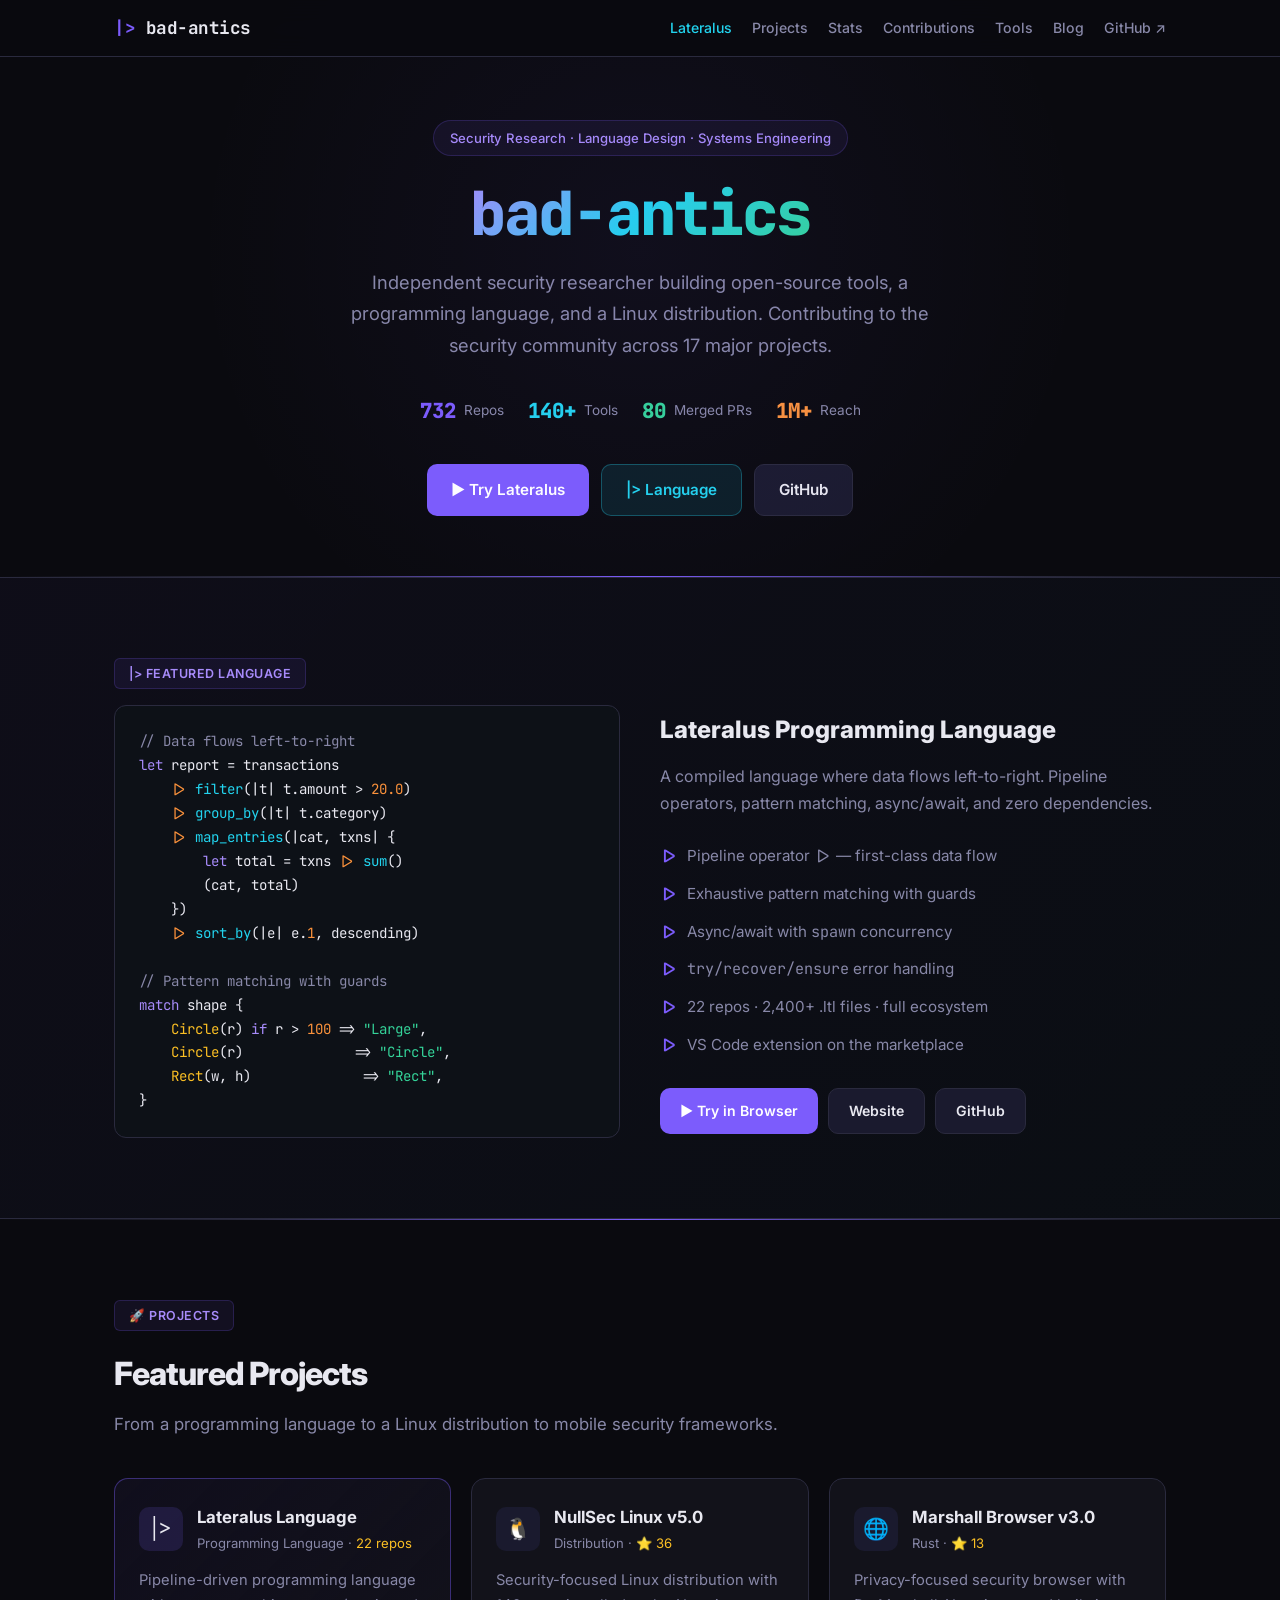
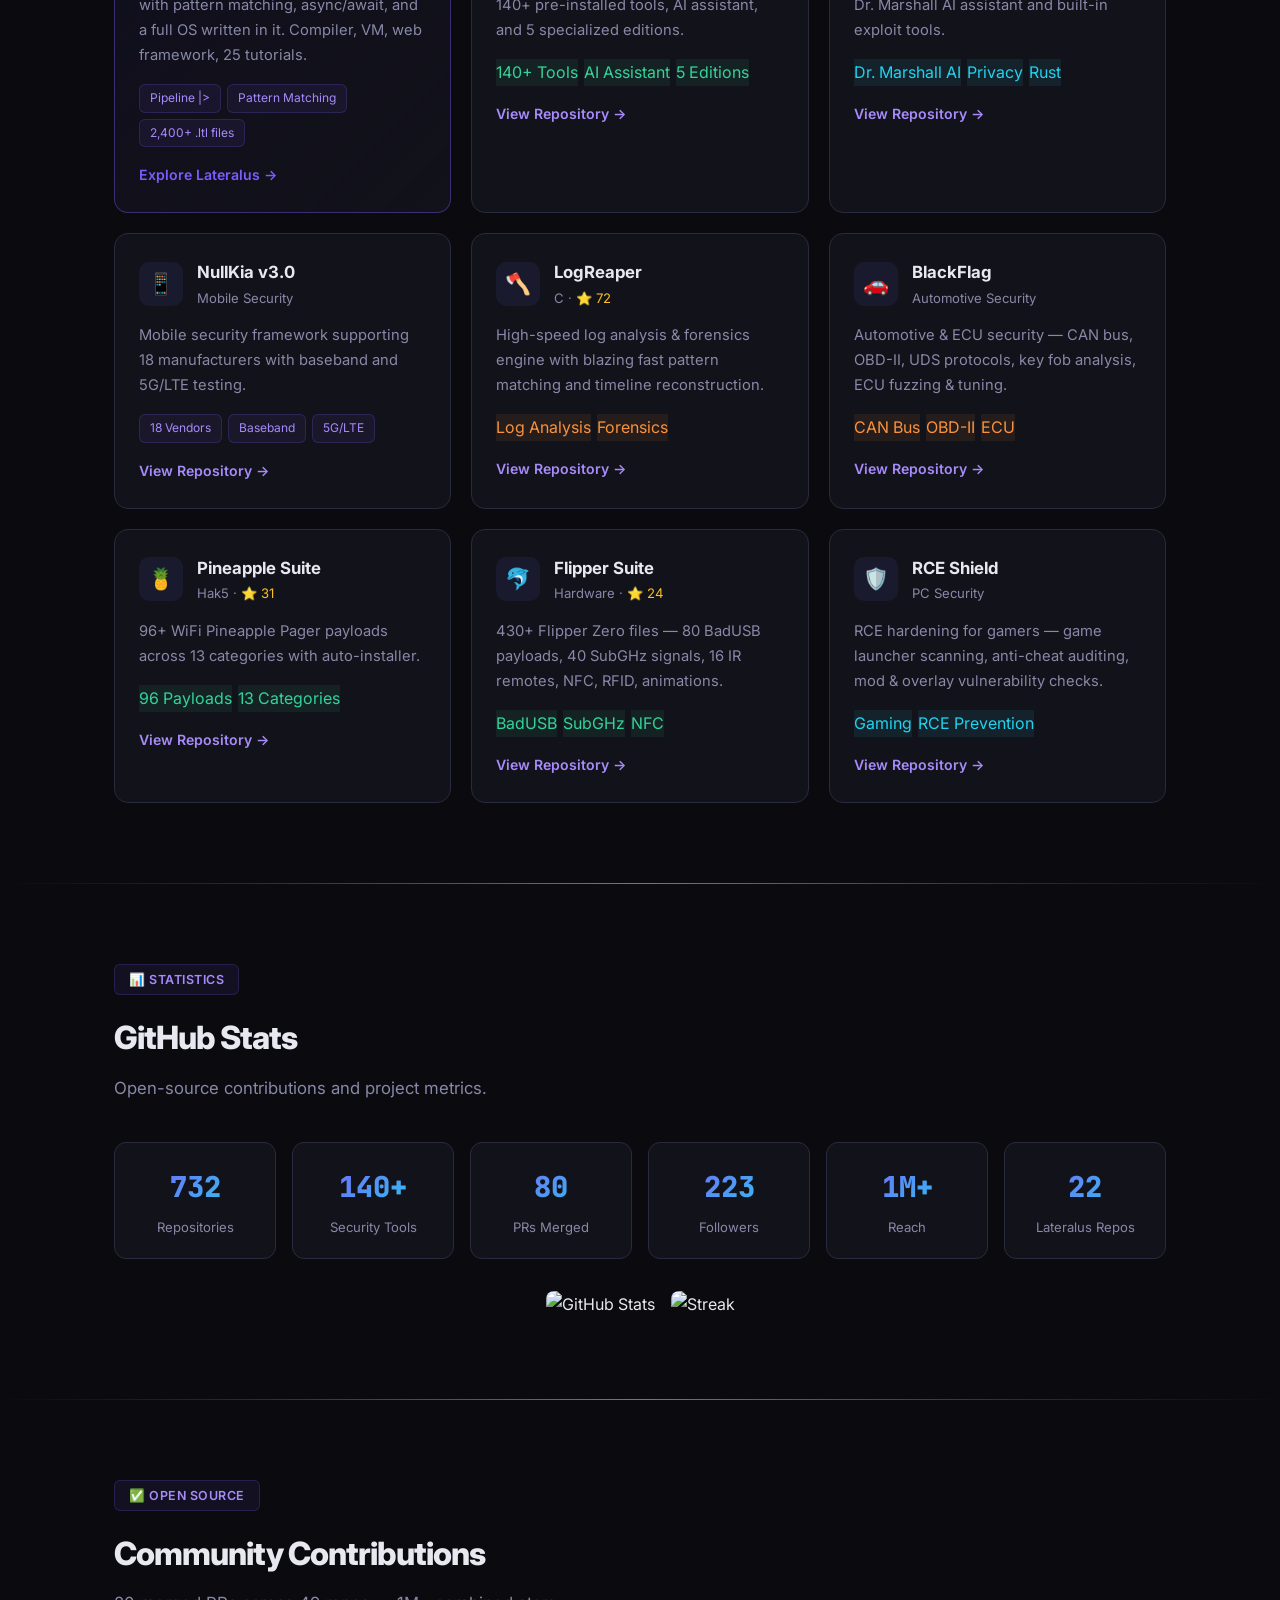
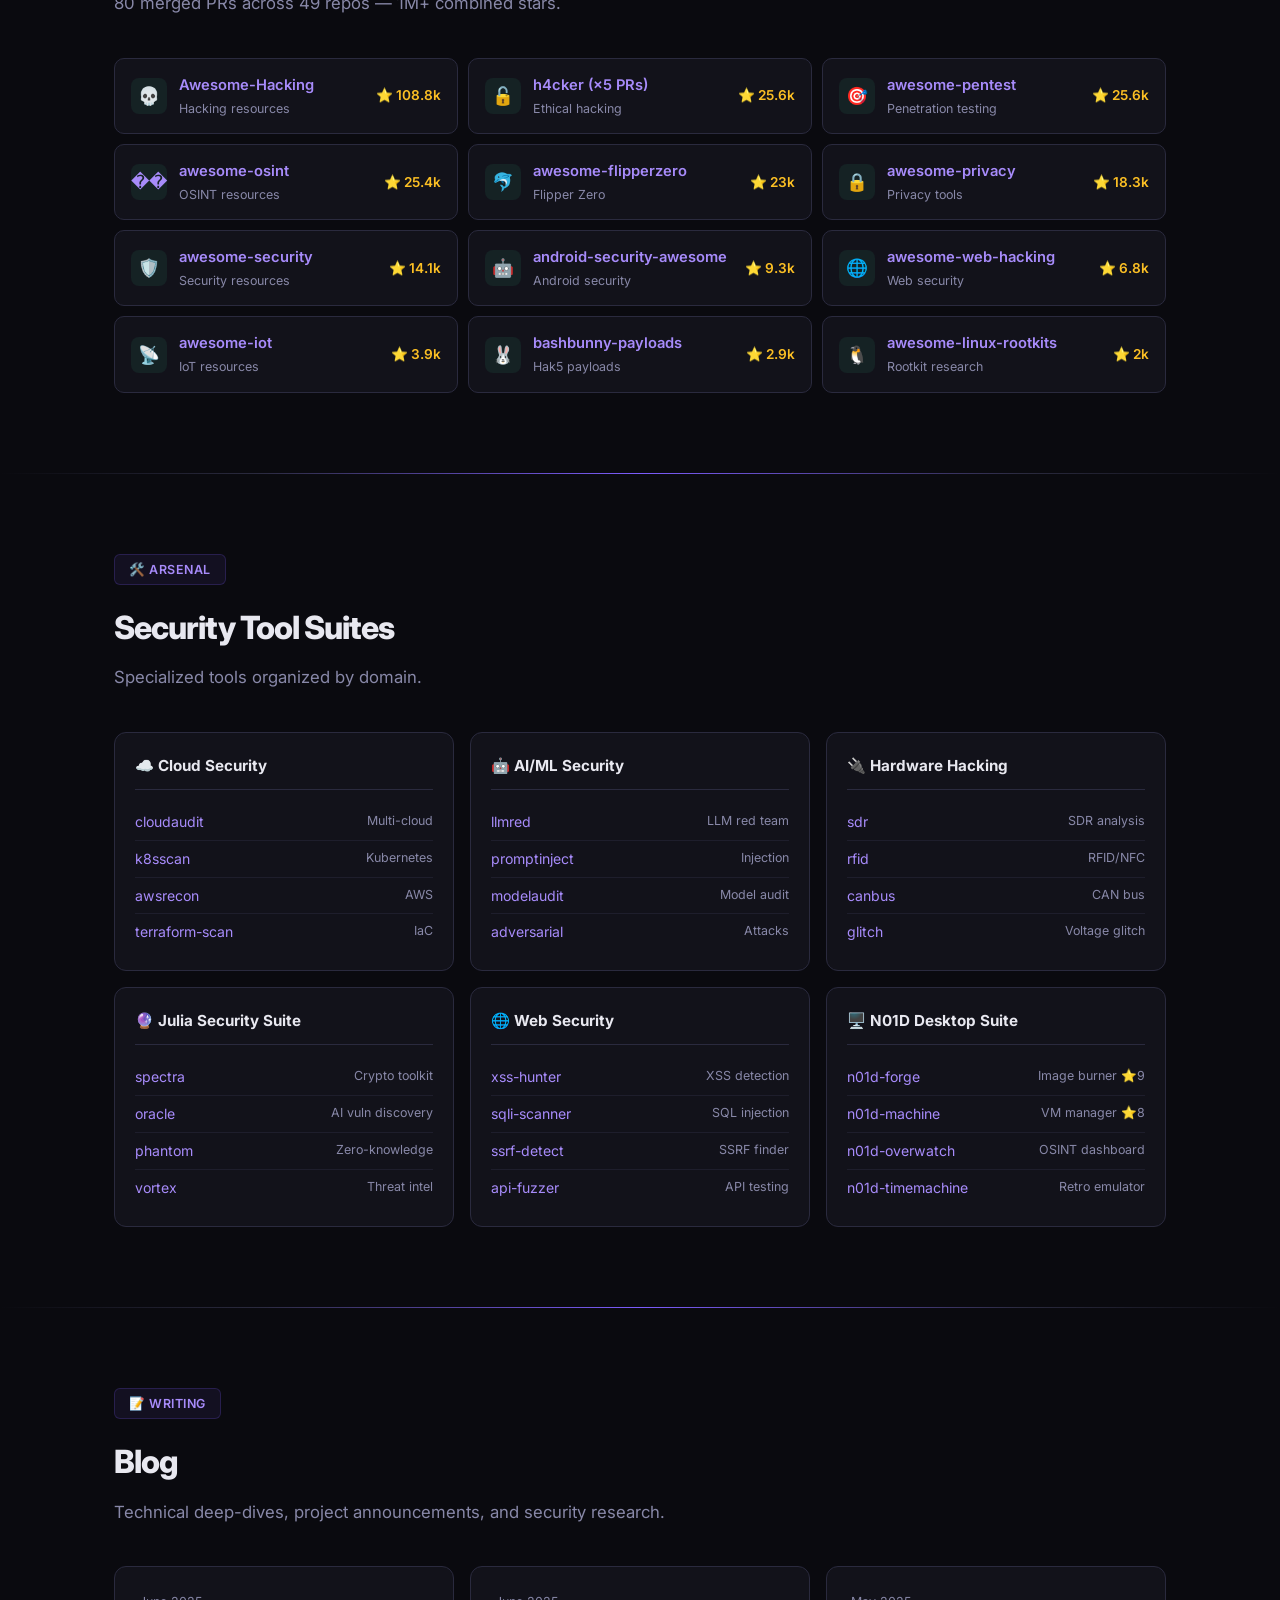
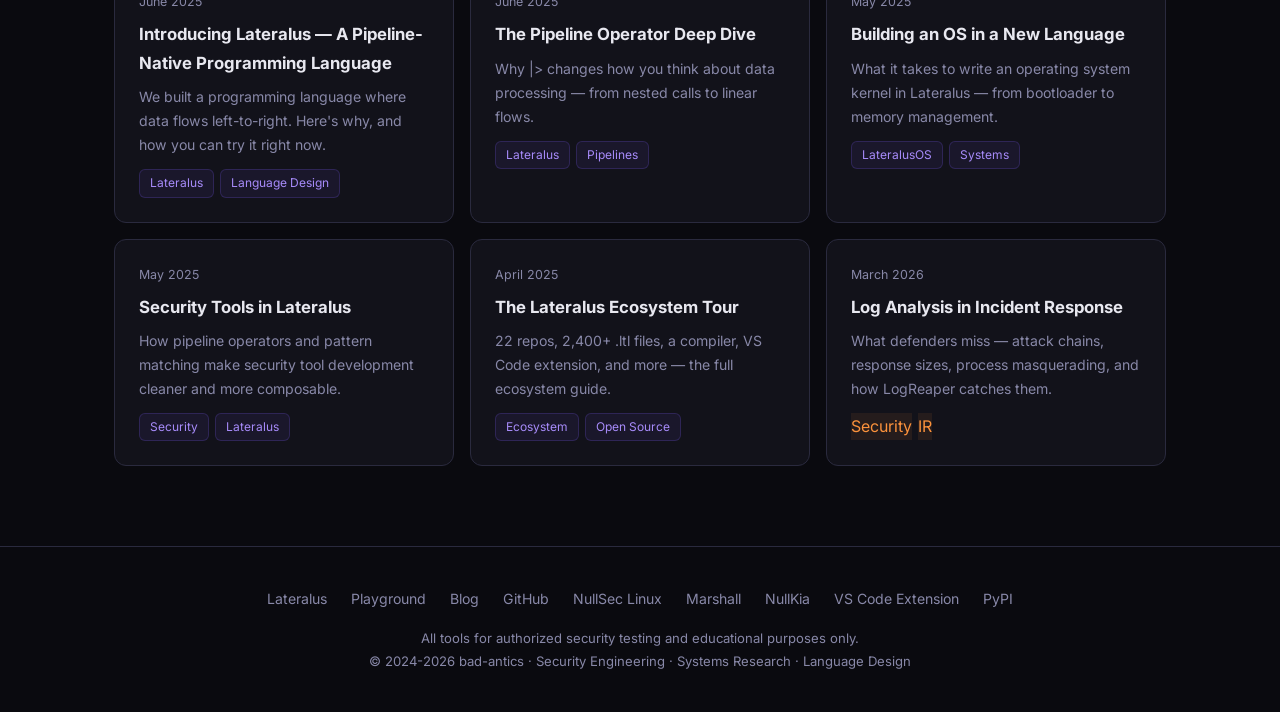
==== commit ae5f6f48: "docs: update merged PR count to 80 across 49 repos" ====
--- a/index.html
+++ b/index.html
@@ -190,7 +190,7 @@
         <div class="hero-stats">
             <div class="hero-stat"><span class="num" style="color:var(--accent)">732</span><span class="lbl">Repos</span></div>
             <div class="hero-stat"><span class="num" style="color:var(--cyan)">140+</span><span class="lbl">Tools</span></div>
-            <div class="hero-stat"><span class="num" style="color:var(--green)">60</span><span class="lbl">Merged PRs</span></div>
+            <div class="hero-stat"><span class="num" style="color:var(--green)">80</span><span class="lbl">Merged PRs</span></div>
             <div class="hero-stat"><span class="num" style="color:var(--orange)">1M+</span><span class="lbl">Reach</span></div>
         </div>
 
@@ -365,7 +365,7 @@
         <div class="stats-row">
             <div class="stat-card"><div class="stat-num">732</div><div class="stat-lbl">Repositories</div></div>
             <div class="stat-card"><div class="stat-num">140+</div><div class="stat-lbl">Security Tools</div></div>
-            <div class="stat-card"><div class="stat-num">60</div><div class="stat-lbl">PRs Merged</div></div>
+            <div class="stat-card"><div class="stat-num">80</div><div class="stat-lbl">PRs Merged</div></div>
             <div class="stat-card"><div class="stat-num">223</div><div class="stat-lbl">Followers</div></div>
             <div class="stat-card"><div class="stat-num">1M+</div><div class="stat-lbl">Reach</div></div>
             <div class="stat-card"><div class="stat-num">22</div><div class="stat-lbl">Lateralus Repos</div></div>
@@ -385,7 +385,7 @@
     <div class="container">
         <span class="section-label">✅ Open Source</span>
         <h2 class="section-title">Community Contributions</h2>
-        <p class="section-sub">60 merged PRs across 17 major security projects — 1M+ combined stars.</p>
+        <p class="section-sub">80 merged PRs across 49 repos — 1M+ combined stars.</p>
 
         <div class="contrib-grid">
             <a href="https://github.com/Hack-with-Github/Awesome-Hacking" class="contrib"><div class="contrib-icon">💀</div><div style="flex:1"><div class="contrib-name">Awesome-Hacking</div><div class="contrib-detail">Hacking resources</div></div><span class="contrib-stars">⭐ 108.8k</span></a>
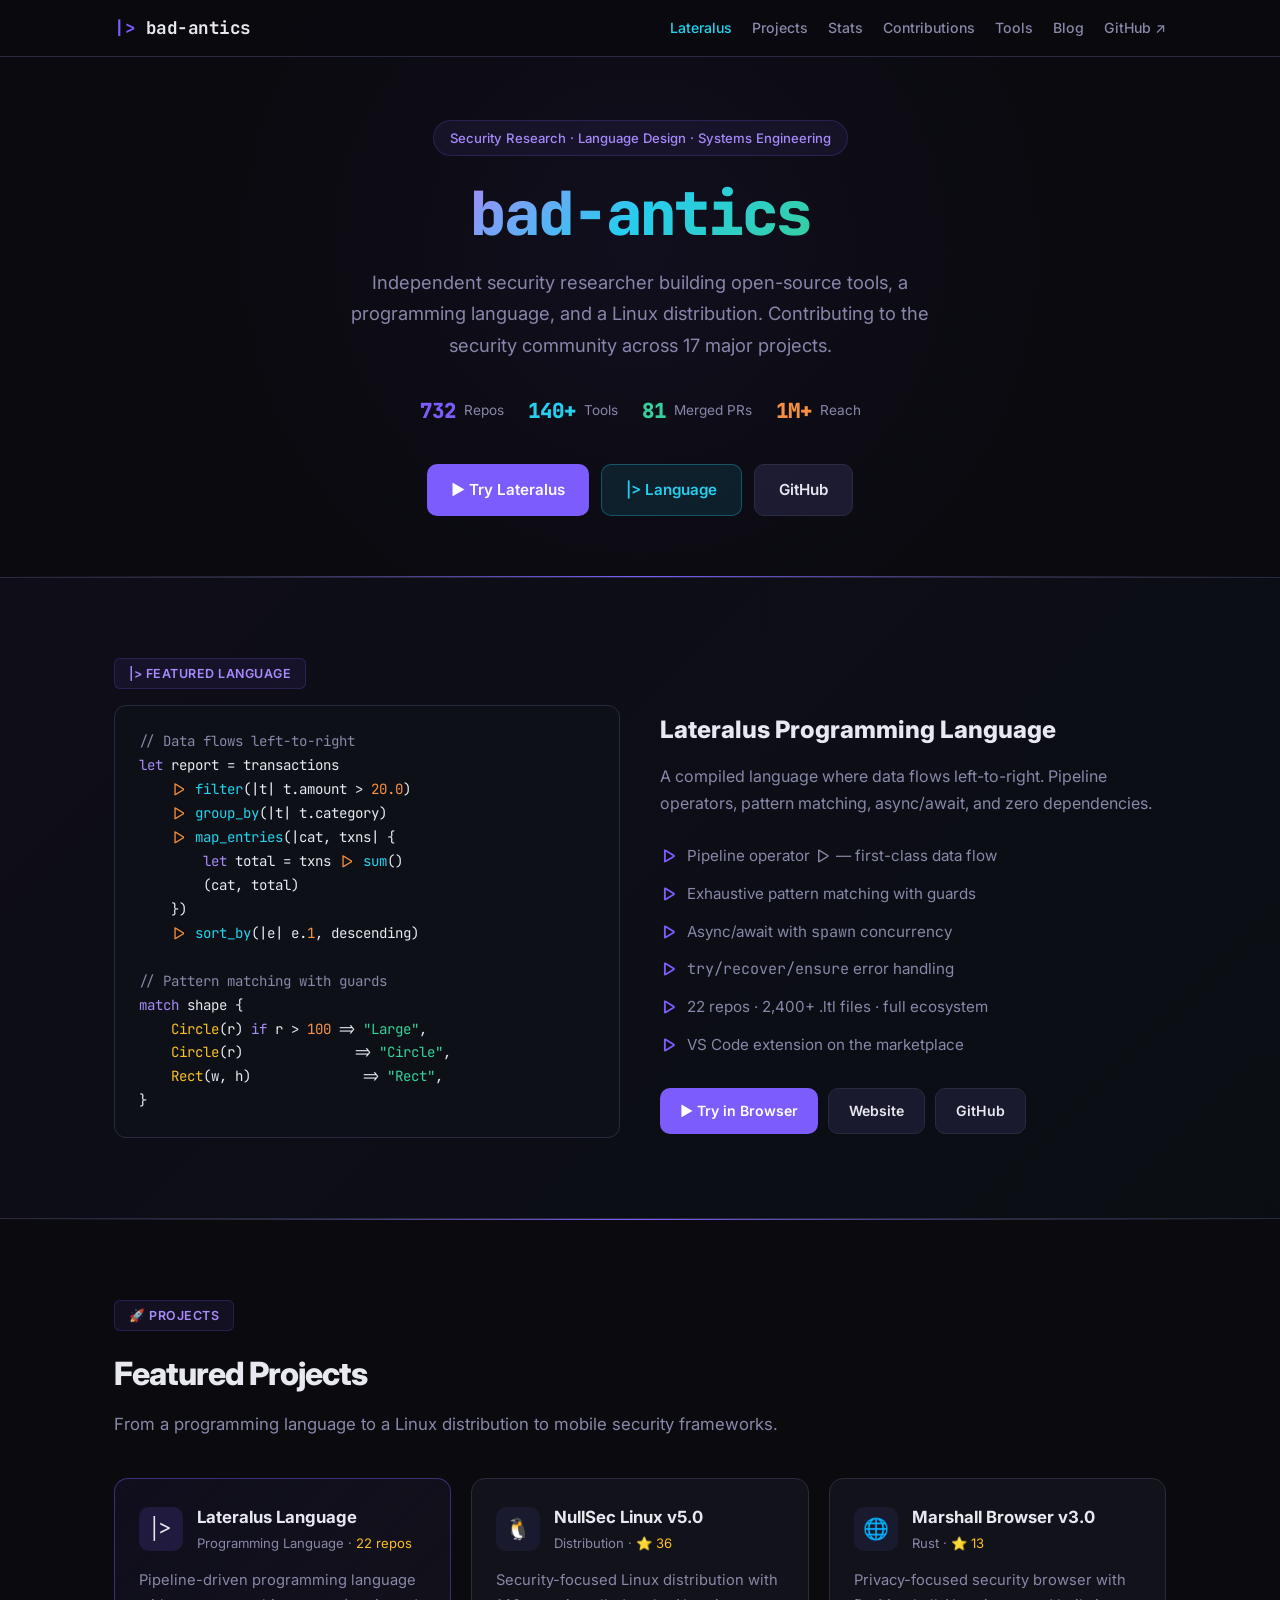
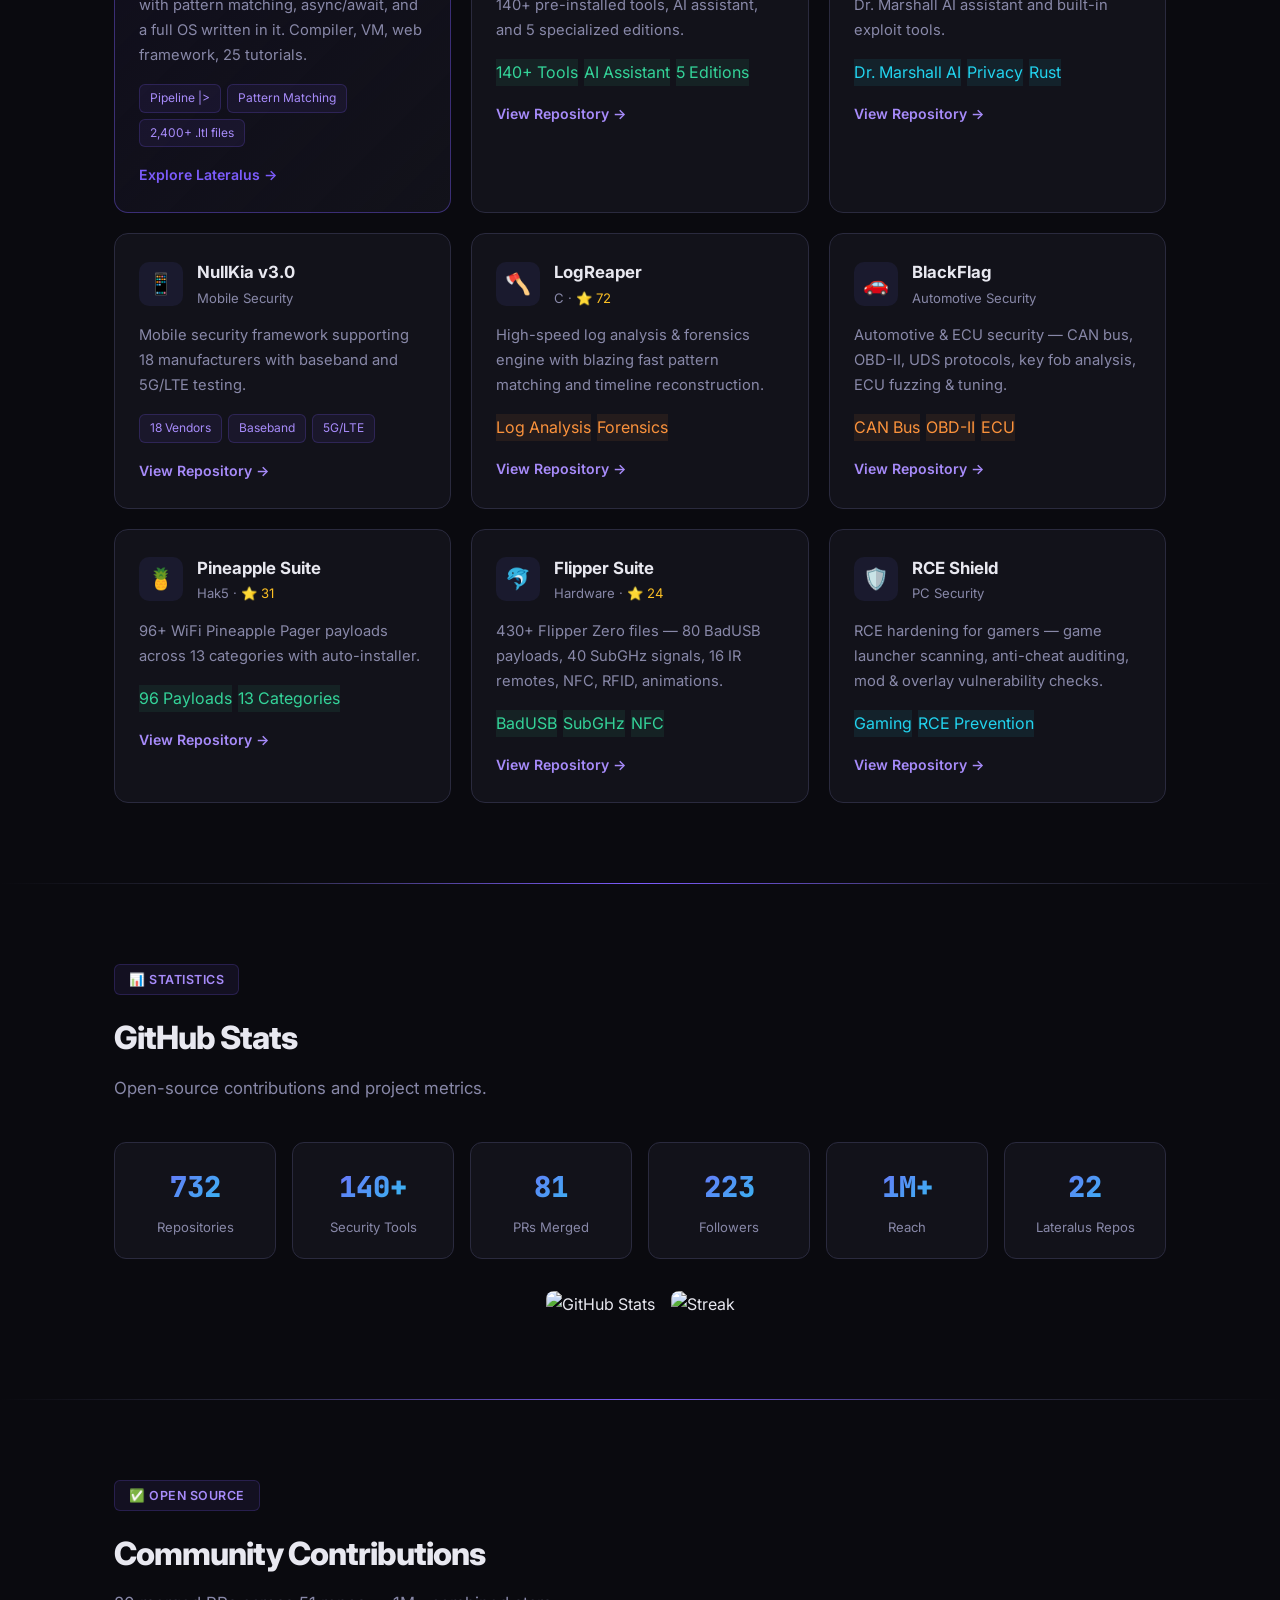
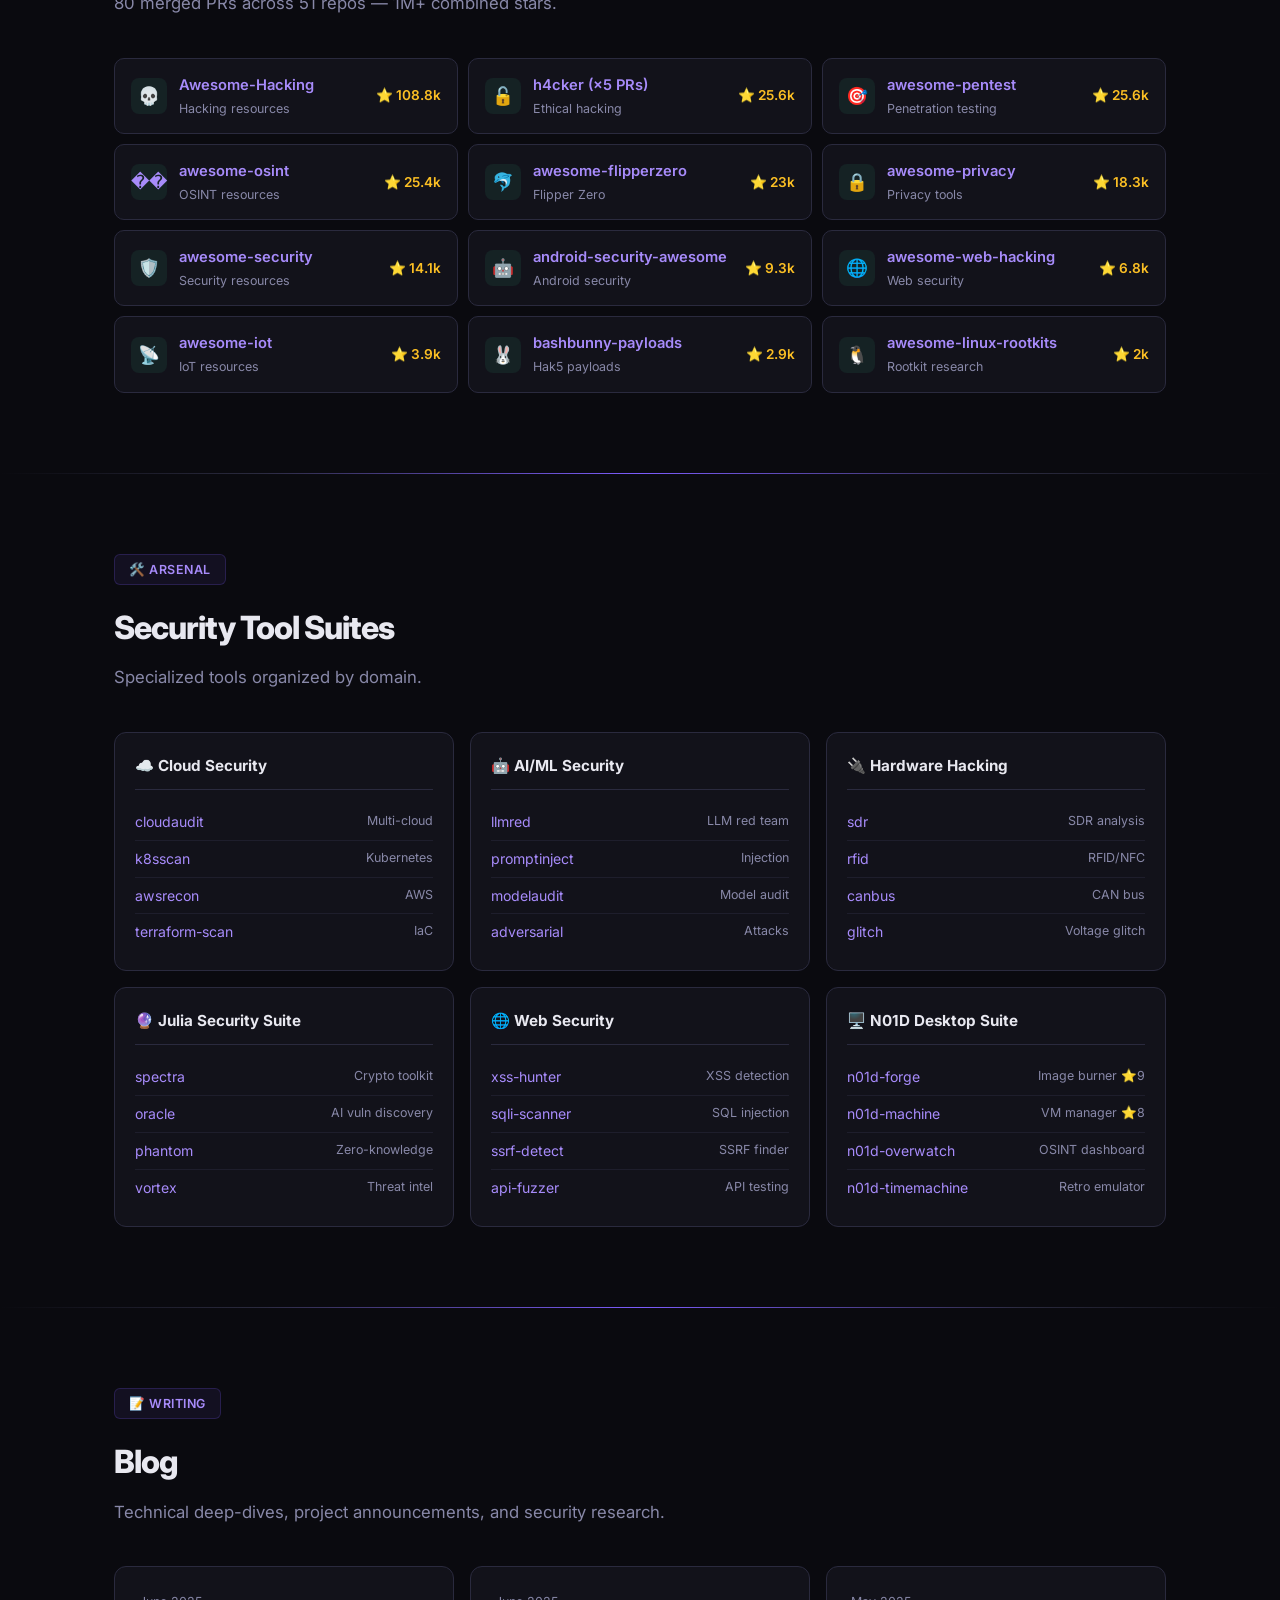
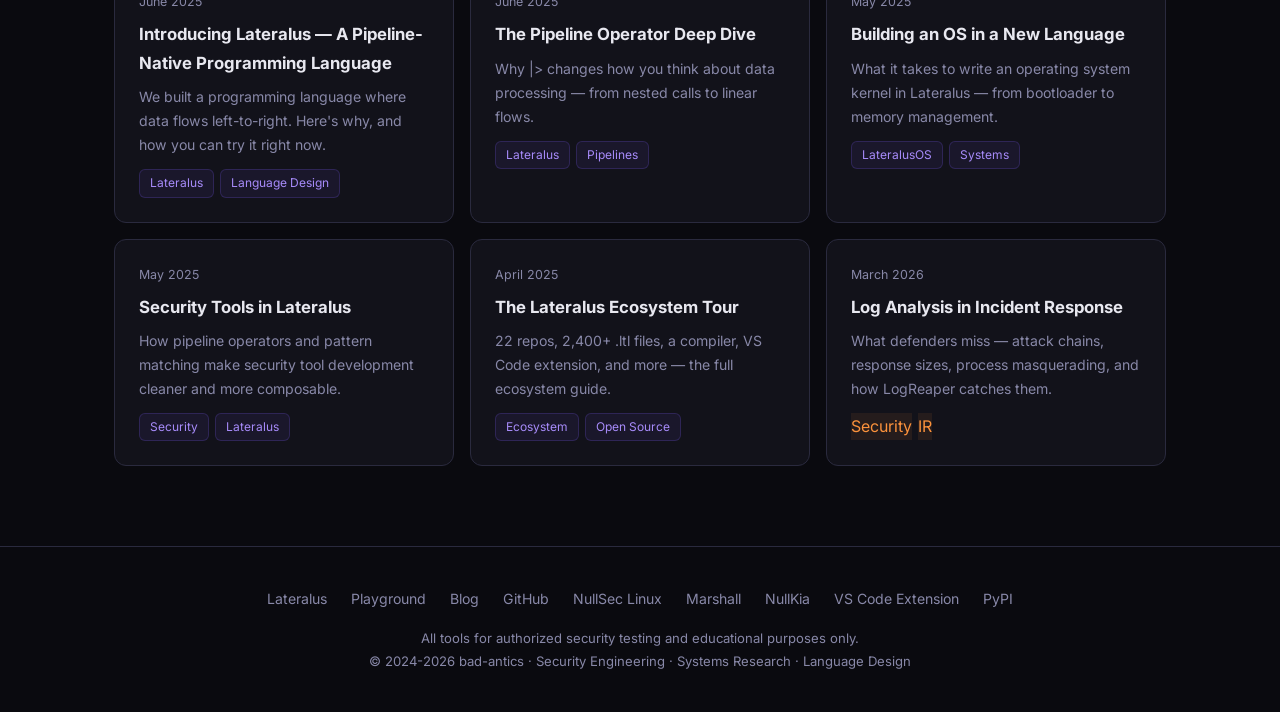
==== commit aba77a28: "stats: 81 merged PRs / 51 repos" ====
--- a/index.html
+++ b/index.html
@@ -190,7 +190,7 @@
         <div class="hero-stats">
             <div class="hero-stat"><span class="num" style="color:var(--accent)">732</span><span class="lbl">Repos</span></div>
             <div class="hero-stat"><span class="num" style="color:var(--cyan)">140+</span><span class="lbl">Tools</span></div>
-            <div class="hero-stat"><span class="num" style="color:var(--green)">80</span><span class="lbl">Merged PRs</span></div>
+            <div class="hero-stat"><span class="num" style="color:var(--green)">81</span><span class="lbl">Merged PRs</span></div>
             <div class="hero-stat"><span class="num" style="color:var(--orange)">1M+</span><span class="lbl">Reach</span></div>
         </div>
 
@@ -365,7 +365,7 @@
         <div class="stats-row">
             <div class="stat-card"><div class="stat-num">732</div><div class="stat-lbl">Repositories</div></div>
             <div class="stat-card"><div class="stat-num">140+</div><div class="stat-lbl">Security Tools</div></div>
-            <div class="stat-card"><div class="stat-num">80</div><div class="stat-lbl">PRs Merged</div></div>
+            <div class="stat-card"><div class="stat-num">81</div><div class="stat-lbl">PRs Merged</div></div>
             <div class="stat-card"><div class="stat-num">223</div><div class="stat-lbl">Followers</div></div>
             <div class="stat-card"><div class="stat-num">1M+</div><div class="stat-lbl">Reach</div></div>
             <div class="stat-card"><div class="stat-num">22</div><div class="stat-lbl">Lateralus Repos</div></div>
@@ -385,7 +385,7 @@
     <div class="container">
         <span class="section-label">✅ Open Source</span>
         <h2 class="section-title">Community Contributions</h2>
-        <p class="section-sub">80 merged PRs across 49 repos — 1M+ combined stars.</p>
+        <p class="section-sub">80 merged PRs across 51 repos — 1M+ combined stars.</p>
 
         <div class="contrib-grid">
             <a href="https://github.com/Hack-with-Github/Awesome-Hacking" class="contrib"><div class="contrib-icon">💀</div><div style="flex:1"><div class="contrib-name">Awesome-Hacking</div><div class="contrib-detail">Hacking resources</div></div><span class="contrib-stars">⭐ 108.8k</span></a>
